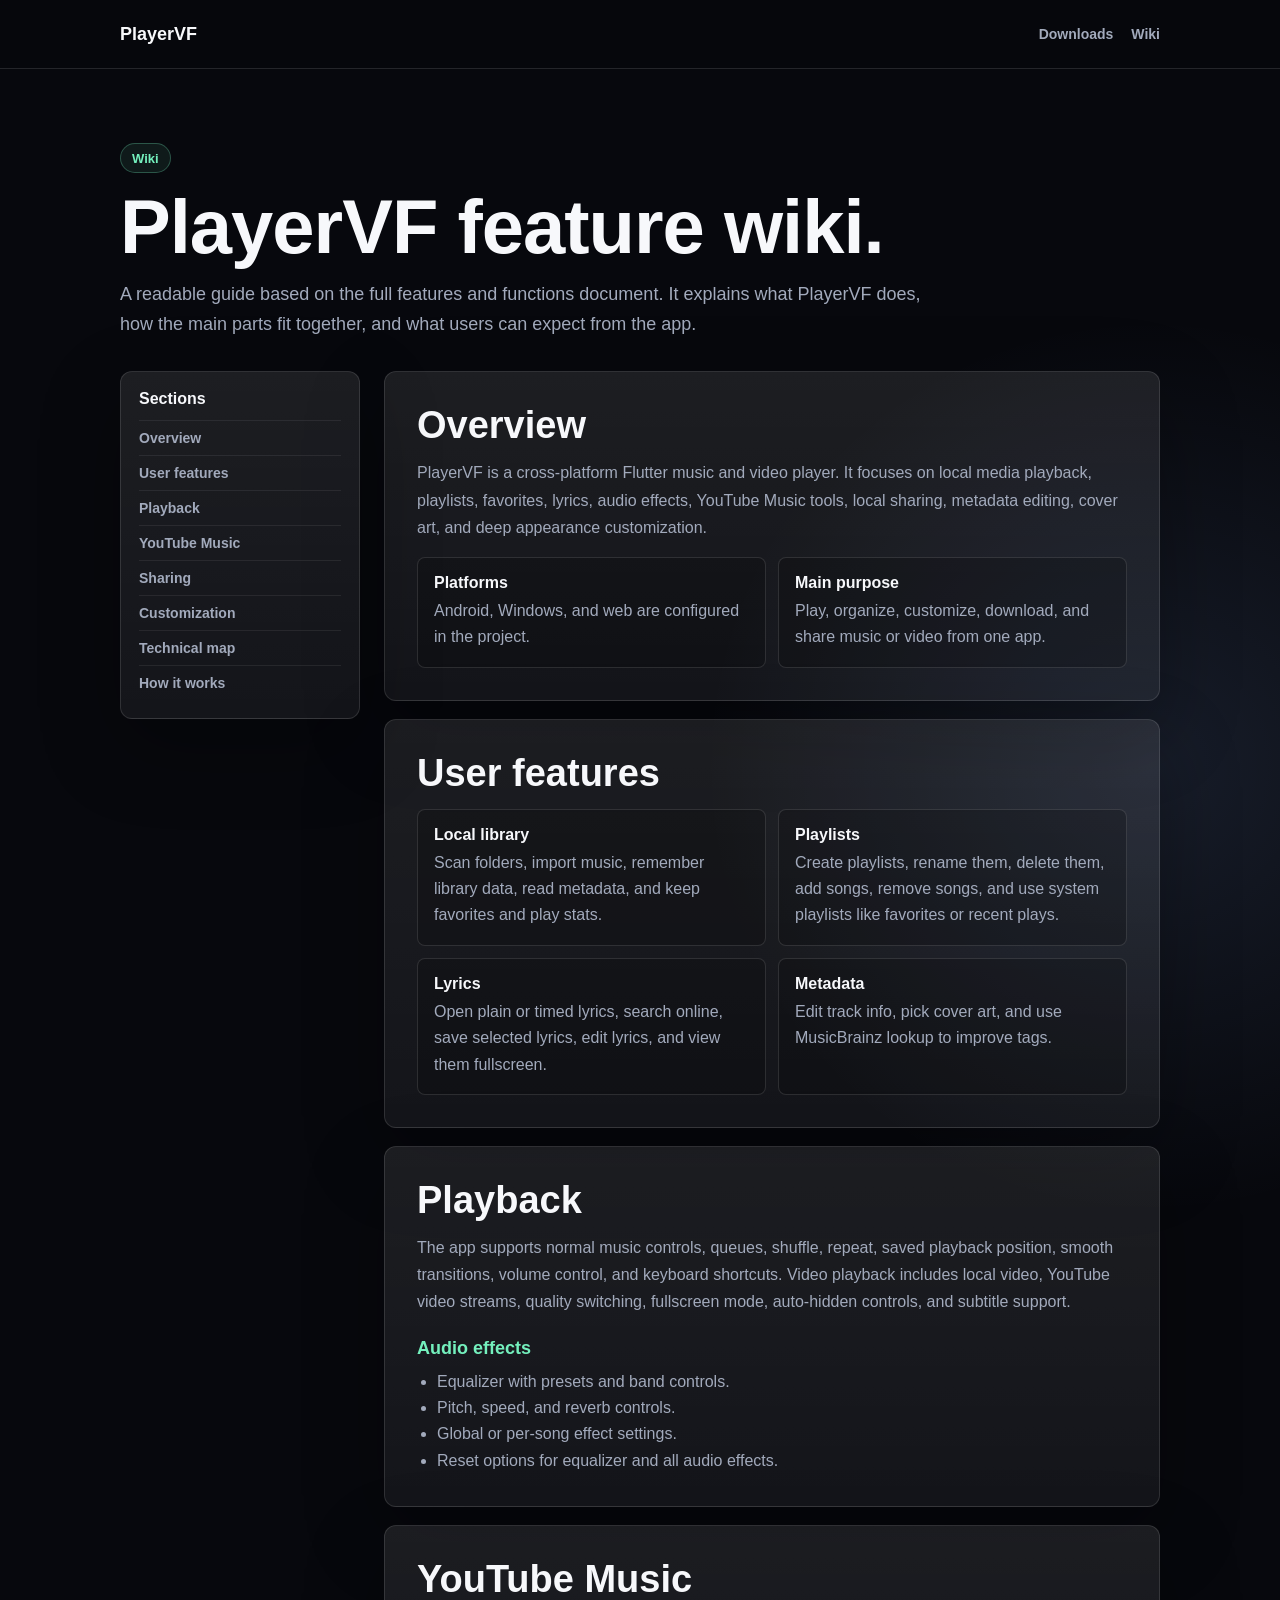
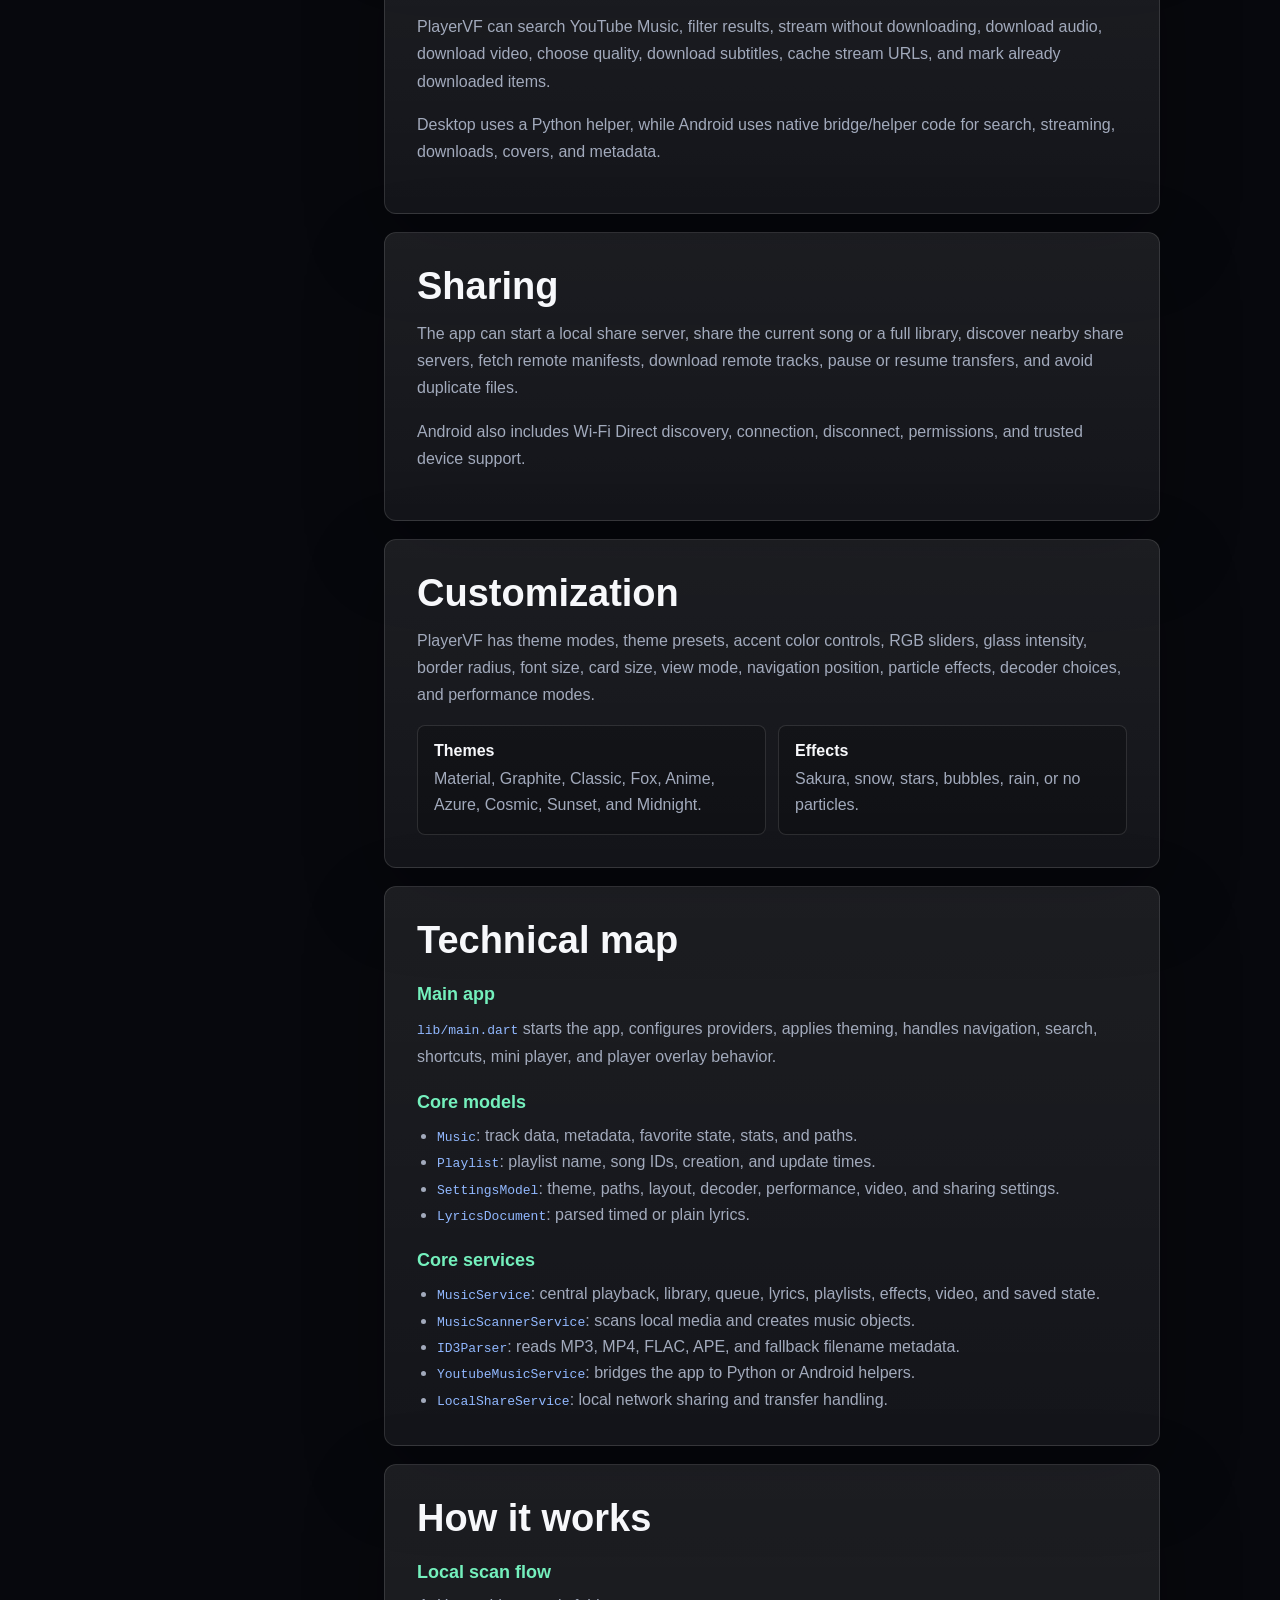
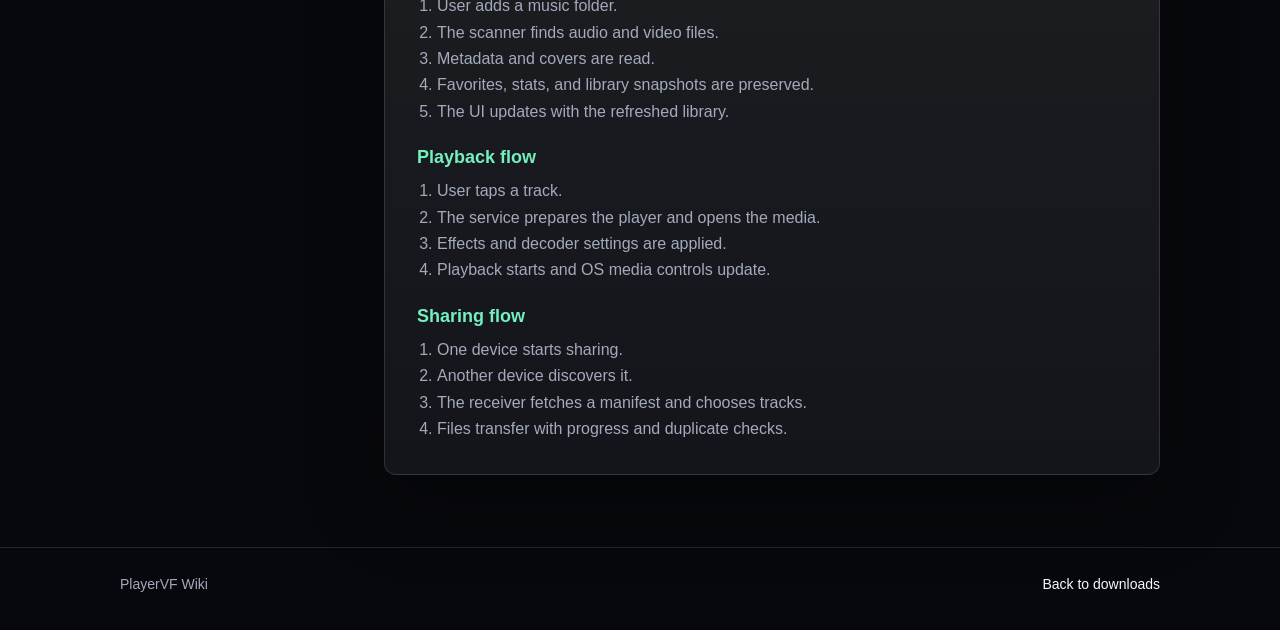
==== wiki.html @ b801ca3d "." ====
<!doctype html>
<html lang="en">
<head>
  <meta charset="utf-8">
  <meta name="viewport" content="width=device-width, initial-scale=1">
  <title>PlayerVF Wiki</title>
  <meta name="description" content="PlayerVF wiki with features, app areas, platform support, and project notes.">
  <meta name="theme-color" content="#07080d">
  <style>
    :root {
      color-scheme: dark;
      --bg: #07080d;
      --panel: rgba(255, 255, 255, .055);
      --panel-strong: rgba(255, 255, 255, .09);
      --text: #f7f8fb;
      --muted: #a2aabc;
      --line: rgba(255, 255, 255, .12);
      --accent: #74f0bd;
      --accent-2: #91b8ff;
      --shadow: 0 28px 80px rgba(0, 0, 0, .3);
      --radius: 8px;
      font-family: Arial, Helvetica, sans-serif;
    }

    * {
      box-sizing: border-box;
    }

    html {
      scroll-behavior: smooth;
    }

    body {
      margin: 0;
      min-height: 100vh;
      background:
        radial-gradient(circle at 50% -18%, rgba(116, 240, 189, .16), transparent 34rem),
        radial-gradient(circle at 90% 20%, rgba(145, 184, 255, .12), transparent 28rem),
        var(--bg);
      color: var(--text);
    }

    a {
      color: inherit;
      text-decoration: none;
    }

    .wrap {
      width: min(1040px, calc(100% - 32px));
      margin: 0 auto;
    }

    header {
      position: sticky;
      top: 0;
      z-index: 20;
      border-bottom: 1px solid var(--line);
      background: rgba(7, 8, 13, .78);
      backdrop-filter: blur(18px);
    }

    .nav {
      min-height: 68px;
      display: flex;
      align-items: center;
      justify-content: space-between;
      gap: 16px;
    }

    .brand {
      font-size: 18px;
      font-weight: 800;
    }

    .links {
      display: flex;
      gap: 18px;
    }

    .links a {
      color: var(--muted);
      font-size: 14px;
      font-weight: 800;
      transition: color .2s ease;
    }

    .links a:hover {
      color: var(--text);
    }

    main {
      padding: 74px 0 72px;
    }

    .hero {
      max-width: 820px;
      margin-bottom: 32px;
    }

    .label {
      display: inline-flex;
      align-items: center;
      min-height: 30px;
      padding: 0 11px;
      border: 1px solid rgba(116, 240, 189, .28);
      border-radius: 999px;
      background: rgba(116, 240, 189, .08);
      color: var(--accent);
      font-size: 13px;
      font-weight: 800;
    }

    h1,
    h2,
    h3,
    p {
      margin-top: 0;
    }

    h1 {
      margin: 18px 0 16px;
      font-size: clamp(42px, 8vw, 76px);
      line-height: .96;
      letter-spacing: -1px;
    }

    .lead {
      color: var(--muted);
      font-size: 18px;
      line-height: 1.65;
    }

    .layout {
      display: grid;
      grid-template-columns: 240px 1fr;
      gap: 24px;
      align-items: start;
    }

    .toc,
    .card {
      border: 1px solid var(--line);
      border-radius: 12px;
      background: linear-gradient(180deg, var(--panel-strong), var(--panel));
      box-shadow: var(--shadow);
    }

    .toc {
      position: sticky;
      top: 92px;
      padding: 18px;
    }

    .toc strong {
      display: block;
      margin-bottom: 12px;
    }

    .toc a {
      display: block;
      padding: 9px 0;
      color: var(--muted);
      font-size: 14px;
      font-weight: 700;
      border-top: 1px solid rgba(255, 255, 255, .07);
    }

    .toc a:hover {
      color: var(--text);
    }

    .content {
      display: grid;
      gap: 18px;
    }

    .card {
      padding: clamp(22px, 4vw, 32px);
    }

    .card h2 {
      margin-bottom: 12px;
      font-size: clamp(26px, 4vw, 38px);
    }

    .card h3 {
      margin: 22px 0 10px;
      color: var(--accent);
      font-size: 18px;
    }

    .card p {
      color: var(--muted);
      line-height: 1.7;
    }

    .grid {
      display: grid;
      grid-template-columns: repeat(2, 1fr);
      gap: 12px;
      margin-top: 14px;
    }

    .mini {
      padding: 16px;
      border: 1px solid var(--line);
      border-radius: var(--radius);
      background: rgba(0, 0, 0, .2);
    }

    .mini strong {
      display: block;
      margin-bottom: 6px;
    }

    .mini span,
    li {
      color: var(--muted);
      line-height: 1.65;
    }

    ul,
    ol {
      margin: 10px 0 0;
      padding-left: 20px;
    }

    code {
      color: var(--accent-2);
    }

    footer {
      padding: 28px 0 38px;
      border-top: 1px solid var(--line);
      color: var(--muted);
      font-size: 14px;
    }

    .footer-row {
      display: flex;
      justify-content: space-between;
      gap: 16px;
      flex-wrap: wrap;
    }

    .footer-row a {
      color: var(--text);
    }

    @media (max-width: 900px) {
      .layout,
      .grid {
        grid-template-columns: 1fr;
      }

      .toc {
        position: static;
      }
    }

    @media (max-width: 560px) {
      .wrap {
        width: min(100% - 28px, 1040px);
      }

      .links {
        gap: 12px;
      }
    }
  </style>
</head>
<body>
  <header>
    <div class="wrap nav">
      <a class="brand" href="index.html">PlayerVF</a>
      <nav class="links" aria-label="Main navigation">
        <a href="index.html">Downloads</a>
        <a href="wiki.html">Wiki</a>
      </nav>
    </div>
  </header>

  <main class="wrap">
    <section class="hero">
      <span class="label">Wiki</span>
      <h1>PlayerVF feature wiki.</h1>
      <p class="lead">A readable guide based on the full features and functions document. It explains what PlayerVF does, how the main parts fit together, and what users can expect from the app.</p>
    </section>

    <div class="layout">
      <aside class="toc" aria-label="Wiki sections">
        <strong>Sections</strong>
        <a href="#overview">Overview</a>
        <a href="#features">User features</a>
        <a href="#playback">Playback</a>
        <a href="#youtube">YouTube Music</a>
        <a href="#sharing">Sharing</a>
        <a href="#customization">Customization</a>
        <a href="#technical">Technical map</a>
        <a href="#flows">How it works</a>
      </aside>

      <div class="content">
        <section id="overview" class="card">
          <h2>Overview</h2>
          <p>PlayerVF is a cross-platform Flutter music and video player. It focuses on local media playback, playlists, favorites, lyrics, audio effects, YouTube Music tools, local sharing, metadata editing, cover art, and deep appearance customization.</p>
          <div class="grid">
            <div class="mini"><strong>Platforms</strong><span>Android, Windows, and web are configured in the project.</span></div>
            <div class="mini"><strong>Main purpose</strong><span>Play, organize, customize, download, and share music or video from one app.</span></div>
          </div>
        </section>

        <section id="features" class="card">
          <h2>User features</h2>
          <div class="grid">
            <div class="mini"><strong>Local library</strong><span>Scan folders, import music, remember library data, read metadata, and keep favorites and play stats.</span></div>
            <div class="mini"><strong>Playlists</strong><span>Create playlists, rename them, delete them, add songs, remove songs, and use system playlists like favorites or recent plays.</span></div>
            <div class="mini"><strong>Lyrics</strong><span>Open plain or timed lyrics, search online, save selected lyrics, edit lyrics, and view them fullscreen.</span></div>
            <div class="mini"><strong>Metadata</strong><span>Edit track info, pick cover art, and use MusicBrainz lookup to improve tags.</span></div>
          </div>
        </section>

        <section id="playback" class="card">
          <h2>Playback</h2>
          <p>The app supports normal music controls, queues, shuffle, repeat, saved playback position, smooth transitions, volume control, and keyboard shortcuts. Video playback includes local video, YouTube video streams, quality switching, fullscreen mode, auto-hidden controls, and subtitle support.</p>
          <h3>Audio effects</h3>
          <ul>
            <li>Equalizer with presets and band controls.</li>
            <li>Pitch, speed, and reverb controls.</li>
            <li>Global or per-song effect settings.</li>
            <li>Reset options for equalizer and all audio effects.</li>
          </ul>
        </section>

        <section id="youtube" class="card">
          <h2>YouTube Music</h2>
          <p>PlayerVF can search YouTube Music, filter results, stream without downloading, download audio, download video, choose quality, download subtitles, cache stream URLs, and mark already downloaded items.</p>
          <p>Desktop uses a Python helper, while Android uses native bridge/helper code for search, streaming, downloads, covers, and metadata.</p>
        </section>

        <section id="sharing" class="card">
          <h2>Sharing</h2>
          <p>The app can start a local share server, share the current song or a full library, discover nearby share servers, fetch remote manifests, download remote tracks, pause or resume transfers, and avoid duplicate files.</p>
          <p>Android also includes Wi-Fi Direct discovery, connection, disconnect, permissions, and trusted device support.</p>
        </section>

        <section id="customization" class="card">
          <h2>Customization</h2>
          <p>PlayerVF has theme modes, theme presets, accent color controls, RGB sliders, glass intensity, border radius, font size, card size, view mode, navigation position, particle effects, decoder choices, and performance modes.</p>
          <div class="grid">
            <div class="mini"><strong>Themes</strong><span>Material, Graphite, Classic, Fox, Anime, Azure, Cosmic, Sunset, and Midnight.</span></div>
            <div class="mini"><strong>Effects</strong><span>Sakura, snow, stars, bubbles, rain, or no particles.</span></div>
          </div>
        </section>

        <section id="technical" class="card">
          <h2>Technical map</h2>
          <h3>Main app</h3>
          <p><code>lib/main.dart</code> starts the app, configures providers, applies theming, handles navigation, search, shortcuts, mini player, and player overlay behavior.</p>
          <h3>Core models</h3>
          <ul>
            <li><code>Music</code>: track data, metadata, favorite state, stats, and paths.</li>
            <li><code>Playlist</code>: playlist name, song IDs, creation, and update times.</li>
            <li><code>SettingsModel</code>: theme, paths, layout, decoder, performance, video, and sharing settings.</li>
            <li><code>LyricsDocument</code>: parsed timed or plain lyrics.</li>
          </ul>
          <h3>Core services</h3>
          <ul>
            <li><code>MusicService</code>: central playback, library, queue, lyrics, playlists, effects, video, and saved state.</li>
            <li><code>MusicScannerService</code>: scans local media and creates music objects.</li>
            <li><code>ID3Parser</code>: reads MP3, MP4, FLAC, APE, and fallback filename metadata.</li>
            <li><code>YoutubeMusicService</code>: bridges the app to Python or Android helpers.</li>
            <li><code>LocalShareService</code>: local network sharing and transfer handling.</li>
          </ul>
        </section>

        <section id="flows" class="card">
          <h2>How it works</h2>
          <h3>Local scan flow</h3>
          <ol>
            <li>User adds a music folder.</li>
            <li>The scanner finds audio and video files.</li>
            <li>Metadata and covers are read.</li>
            <li>Favorites, stats, and library snapshots are preserved.</li>
            <li>The UI updates with the refreshed library.</li>
          </ol>
          <h3>Playback flow</h3>
          <ol>
            <li>User taps a track.</li>
            <li>The service prepares the player and opens the media.</li>
            <li>Effects and decoder settings are applied.</li>
            <li>Playback starts and OS media controls update.</li>
          </ol>
          <h3>Sharing flow</h3>
          <ol>
            <li>One device starts sharing.</li>
            <li>Another device discovers it.</li>
            <li>The receiver fetches a manifest and chooses tracks.</li>
            <li>Files transfer with progress and duplicate checks.</li>
          </ol>
        </section>
      </div>
    </div>
  </main>

  <footer>
    <div class="wrap footer-row">
      <span>PlayerVF Wiki</span>
      <a href="index.html">Back to downloads</a>
    </div>
  </footer>
</body>
</html>
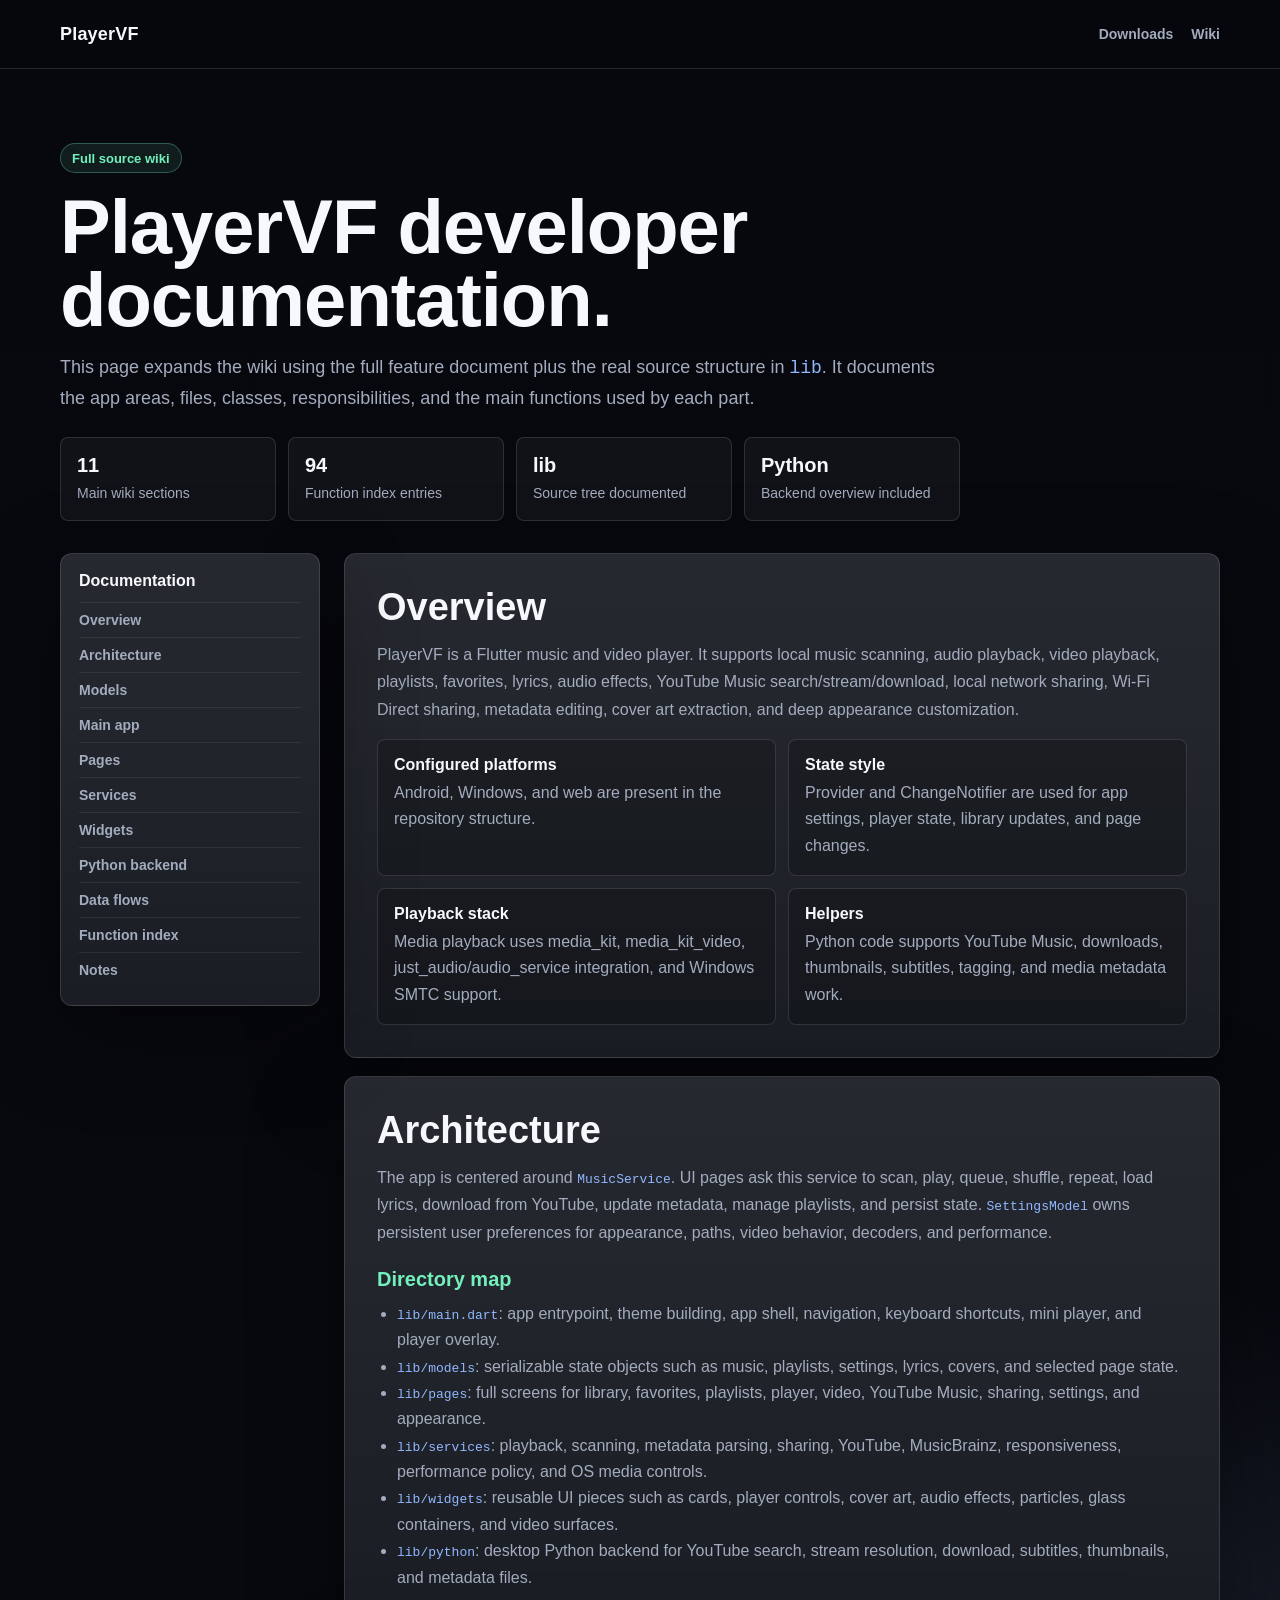
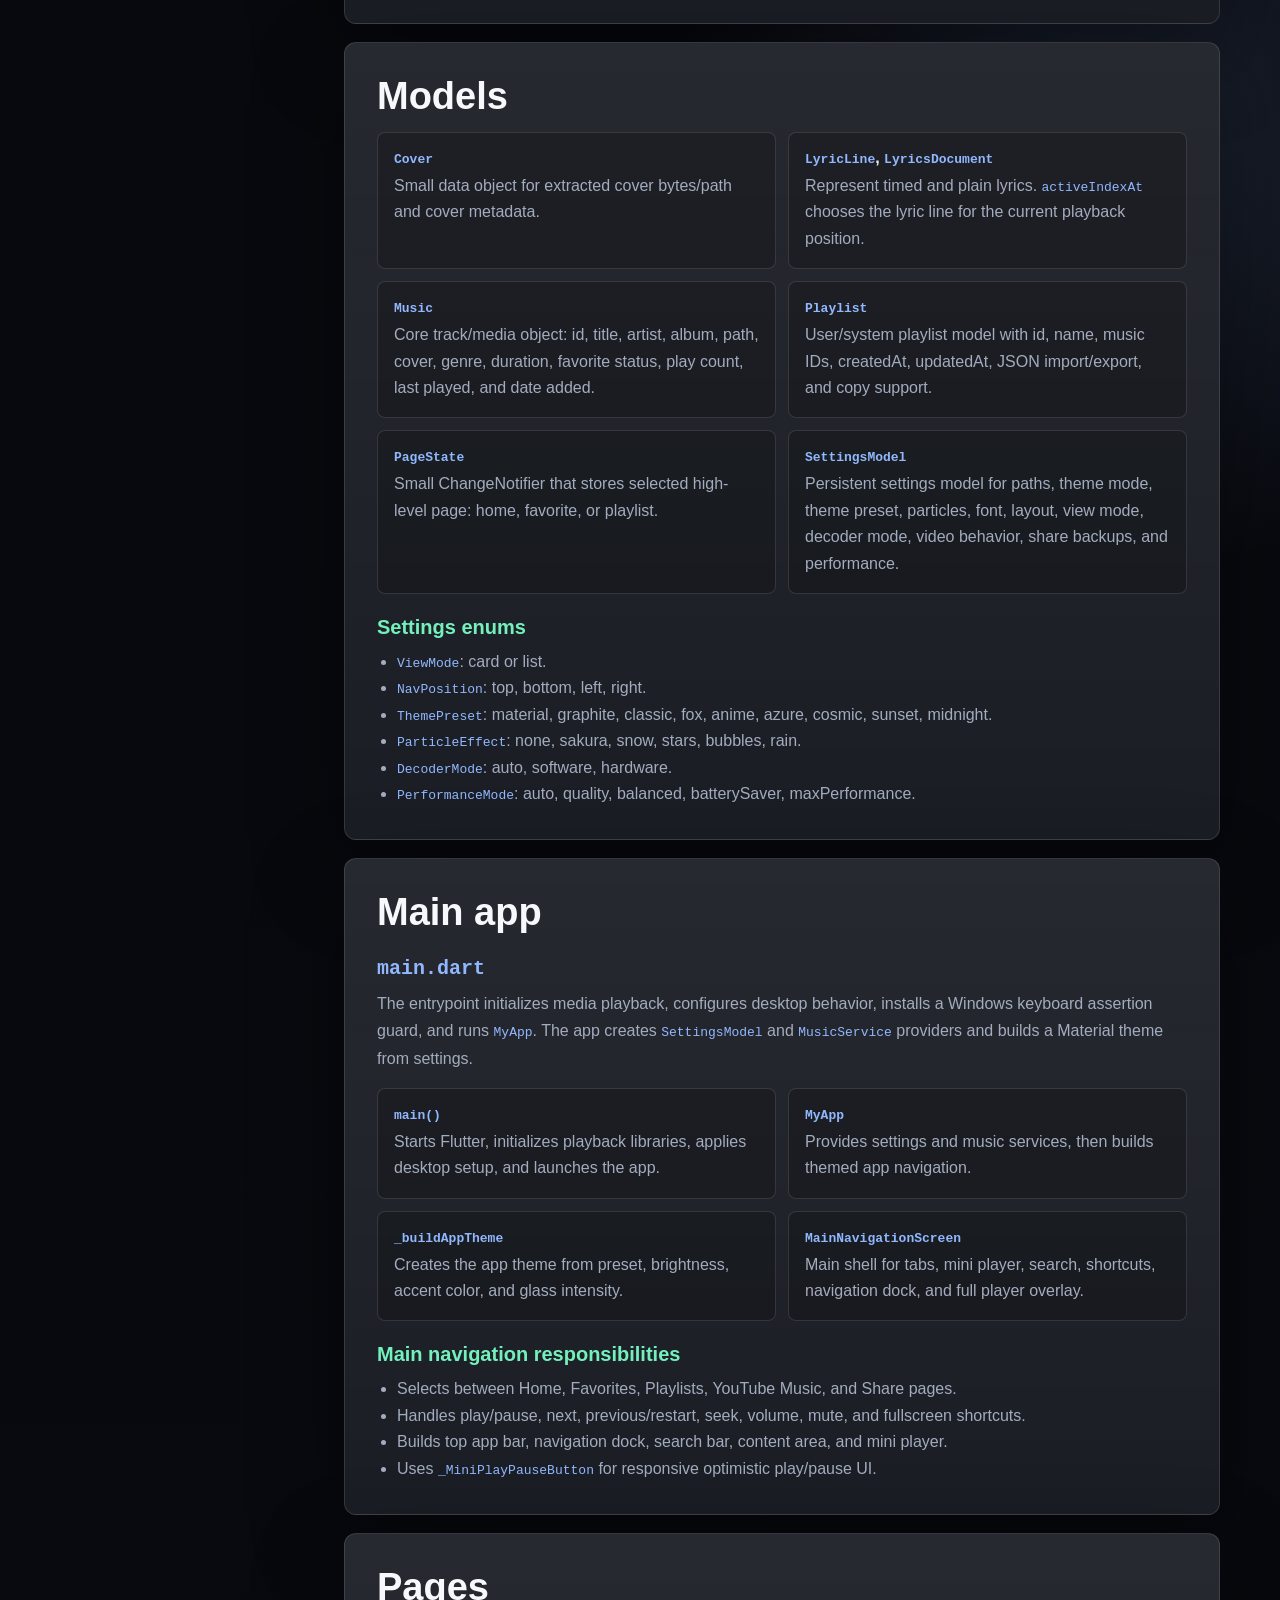
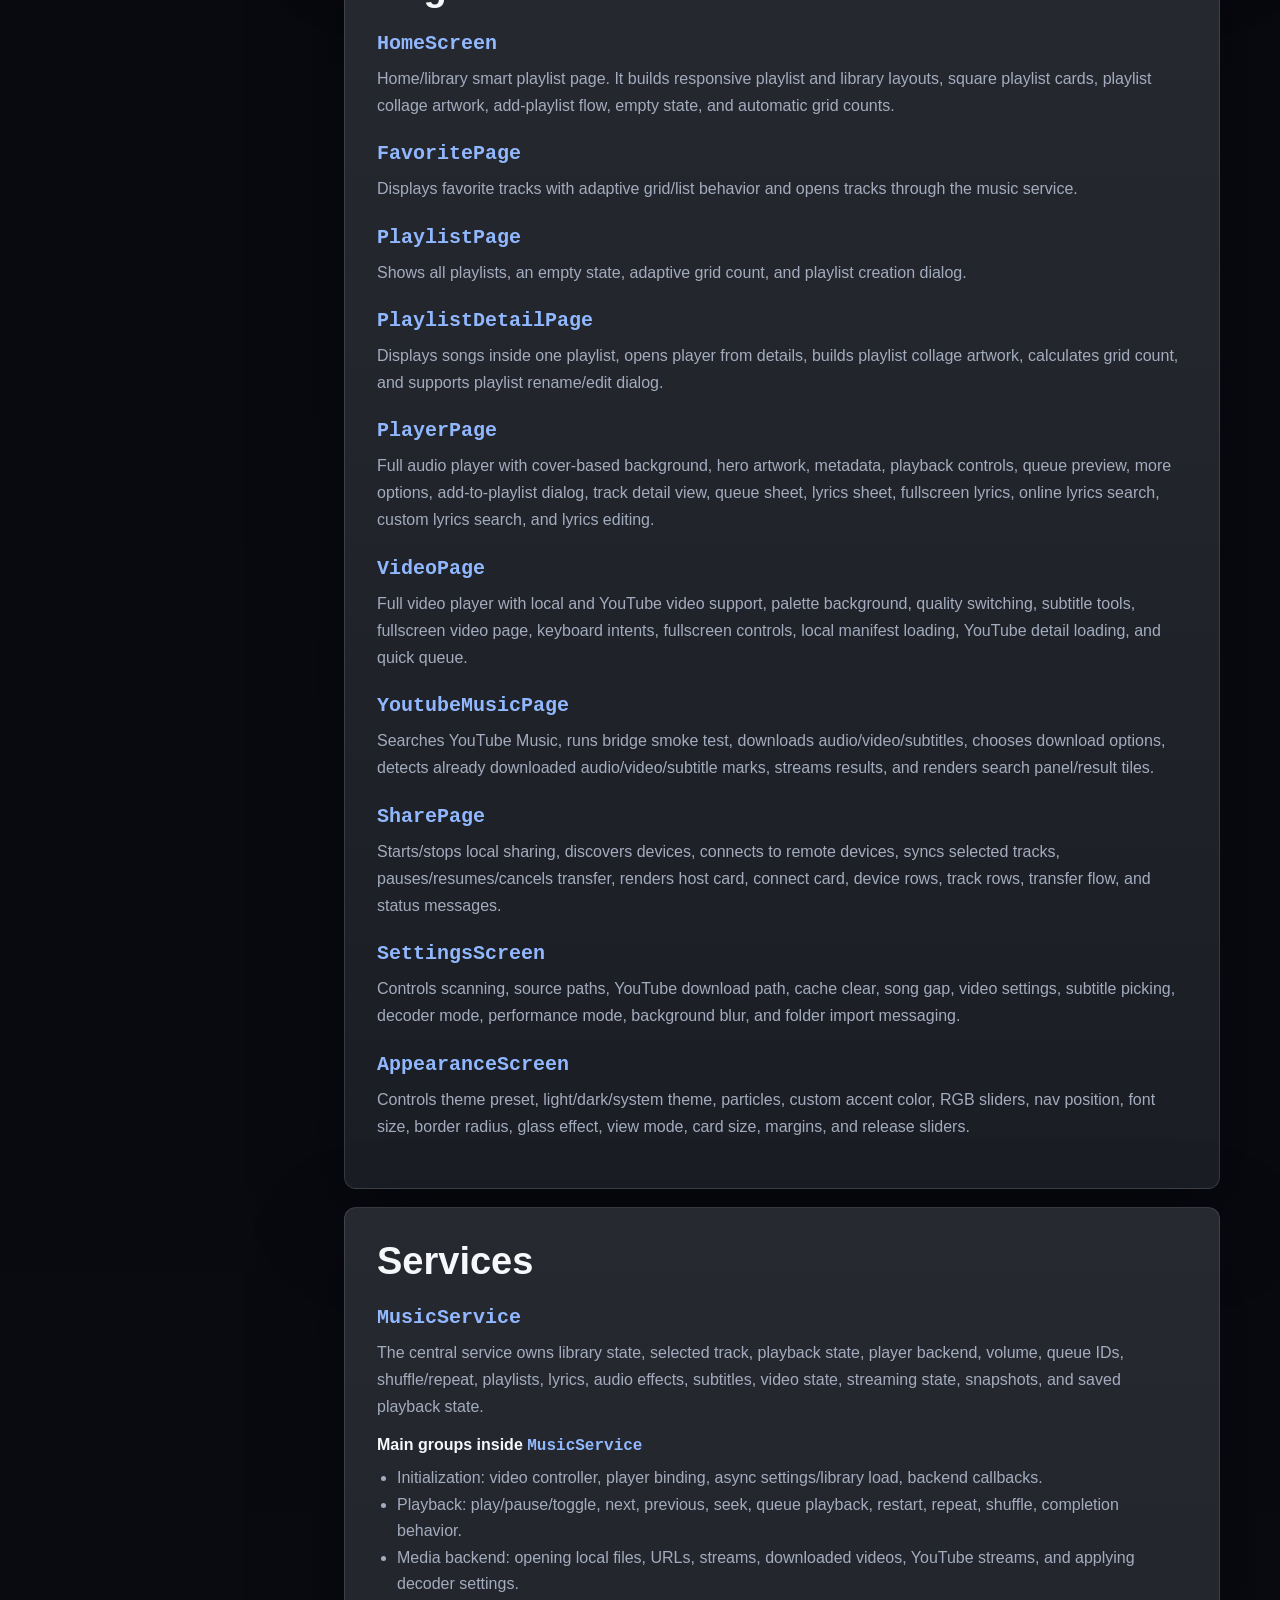
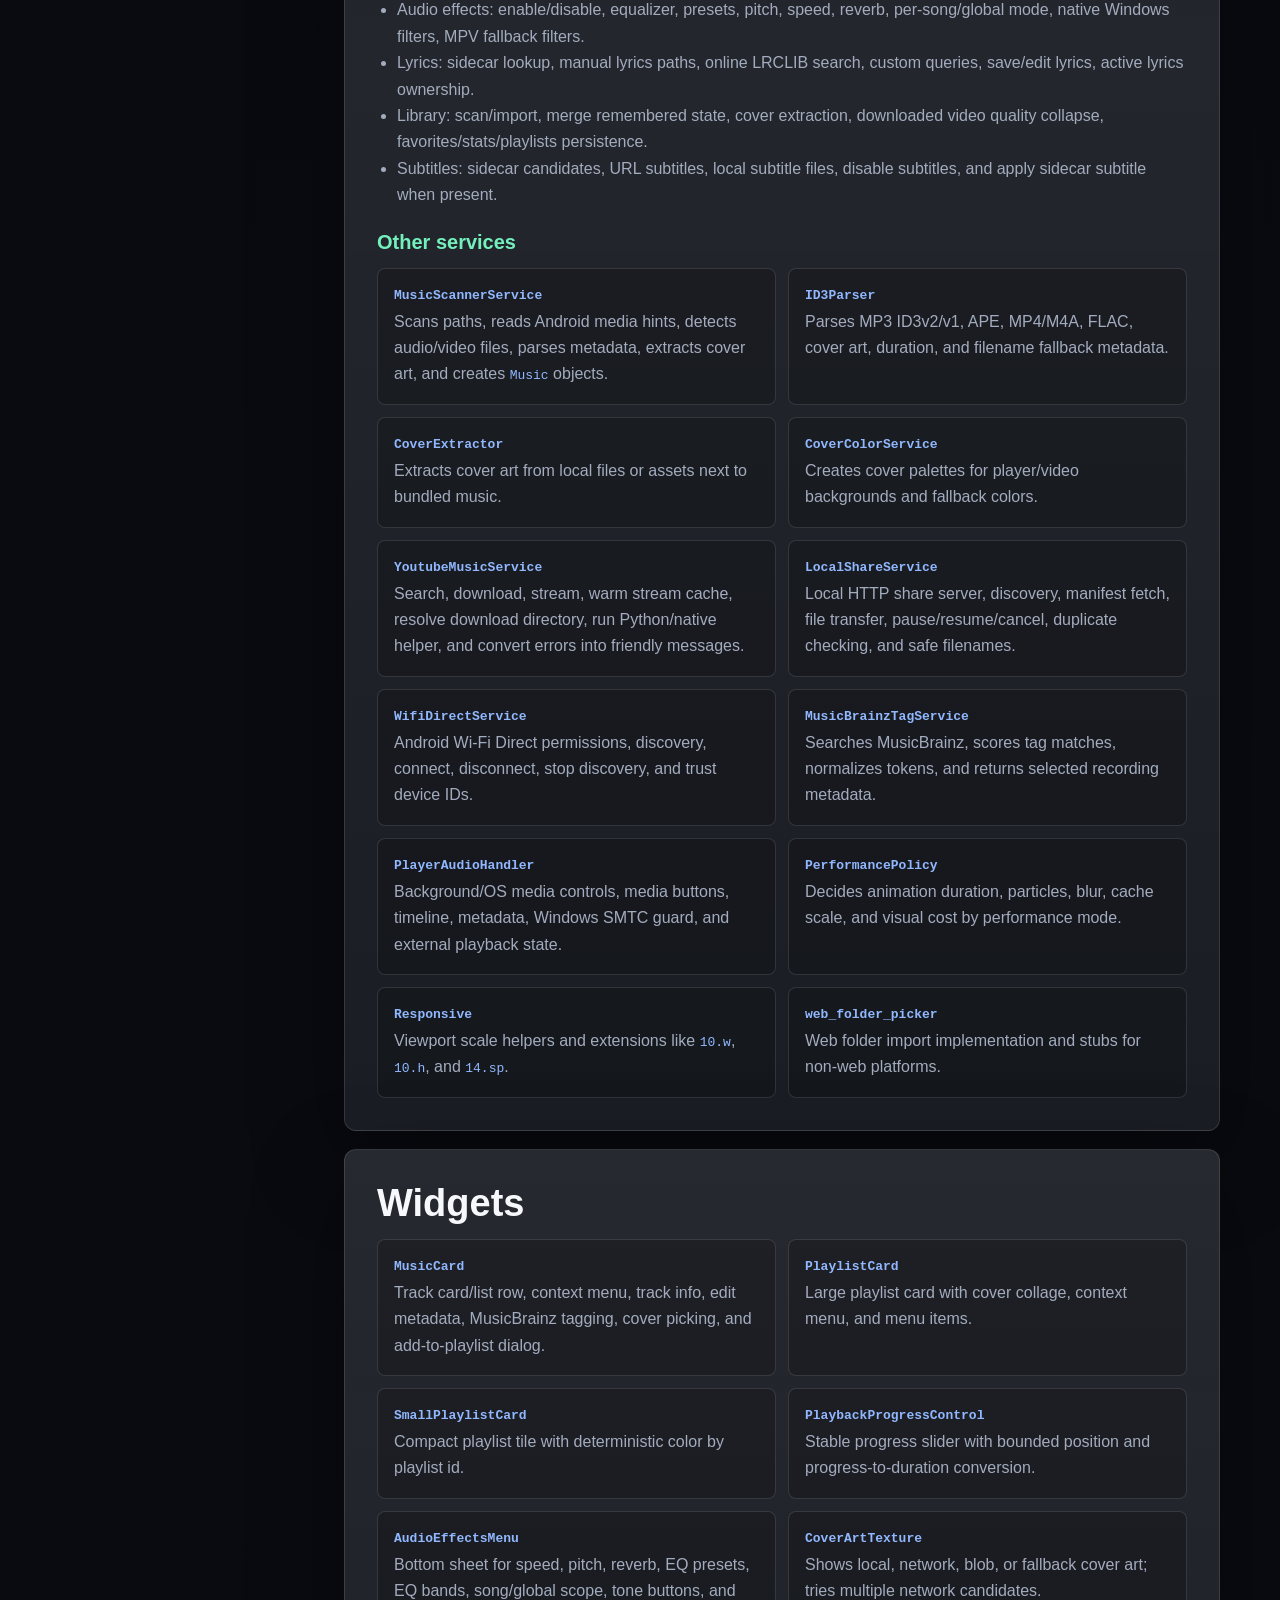
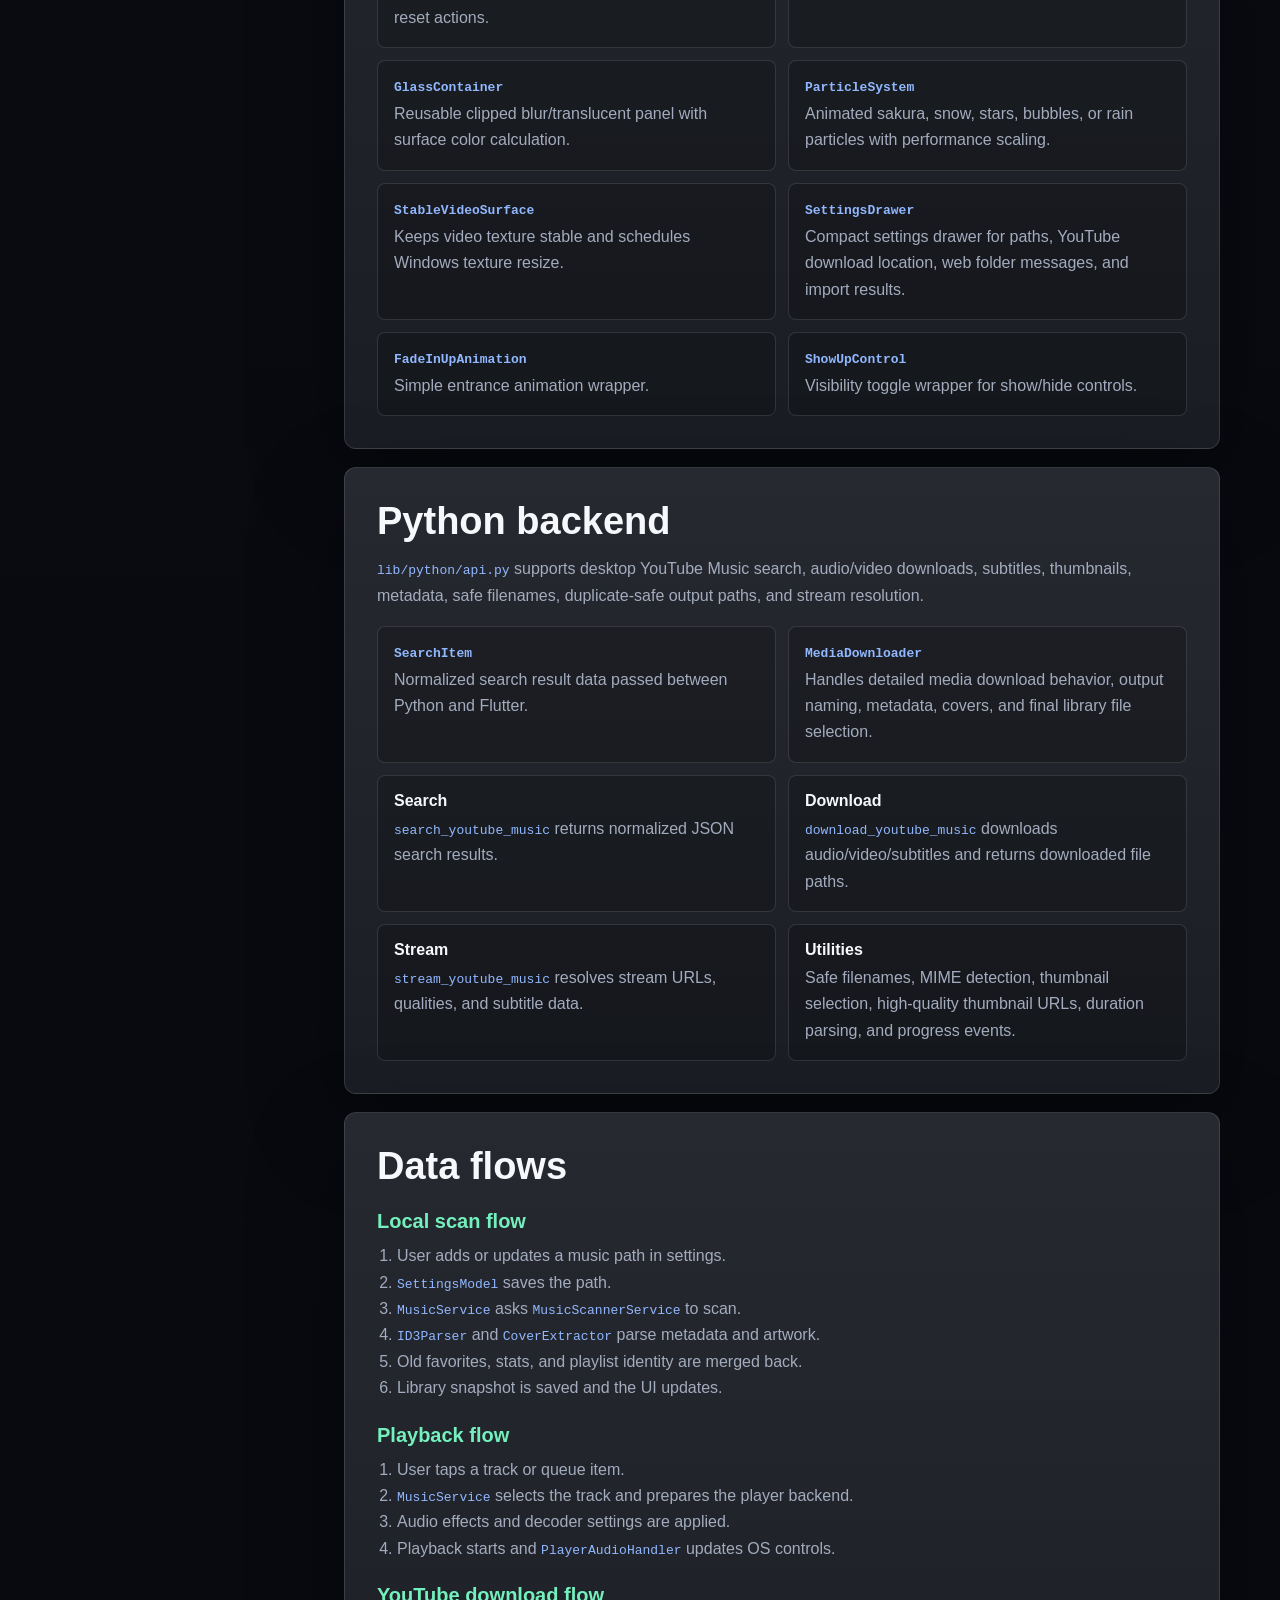
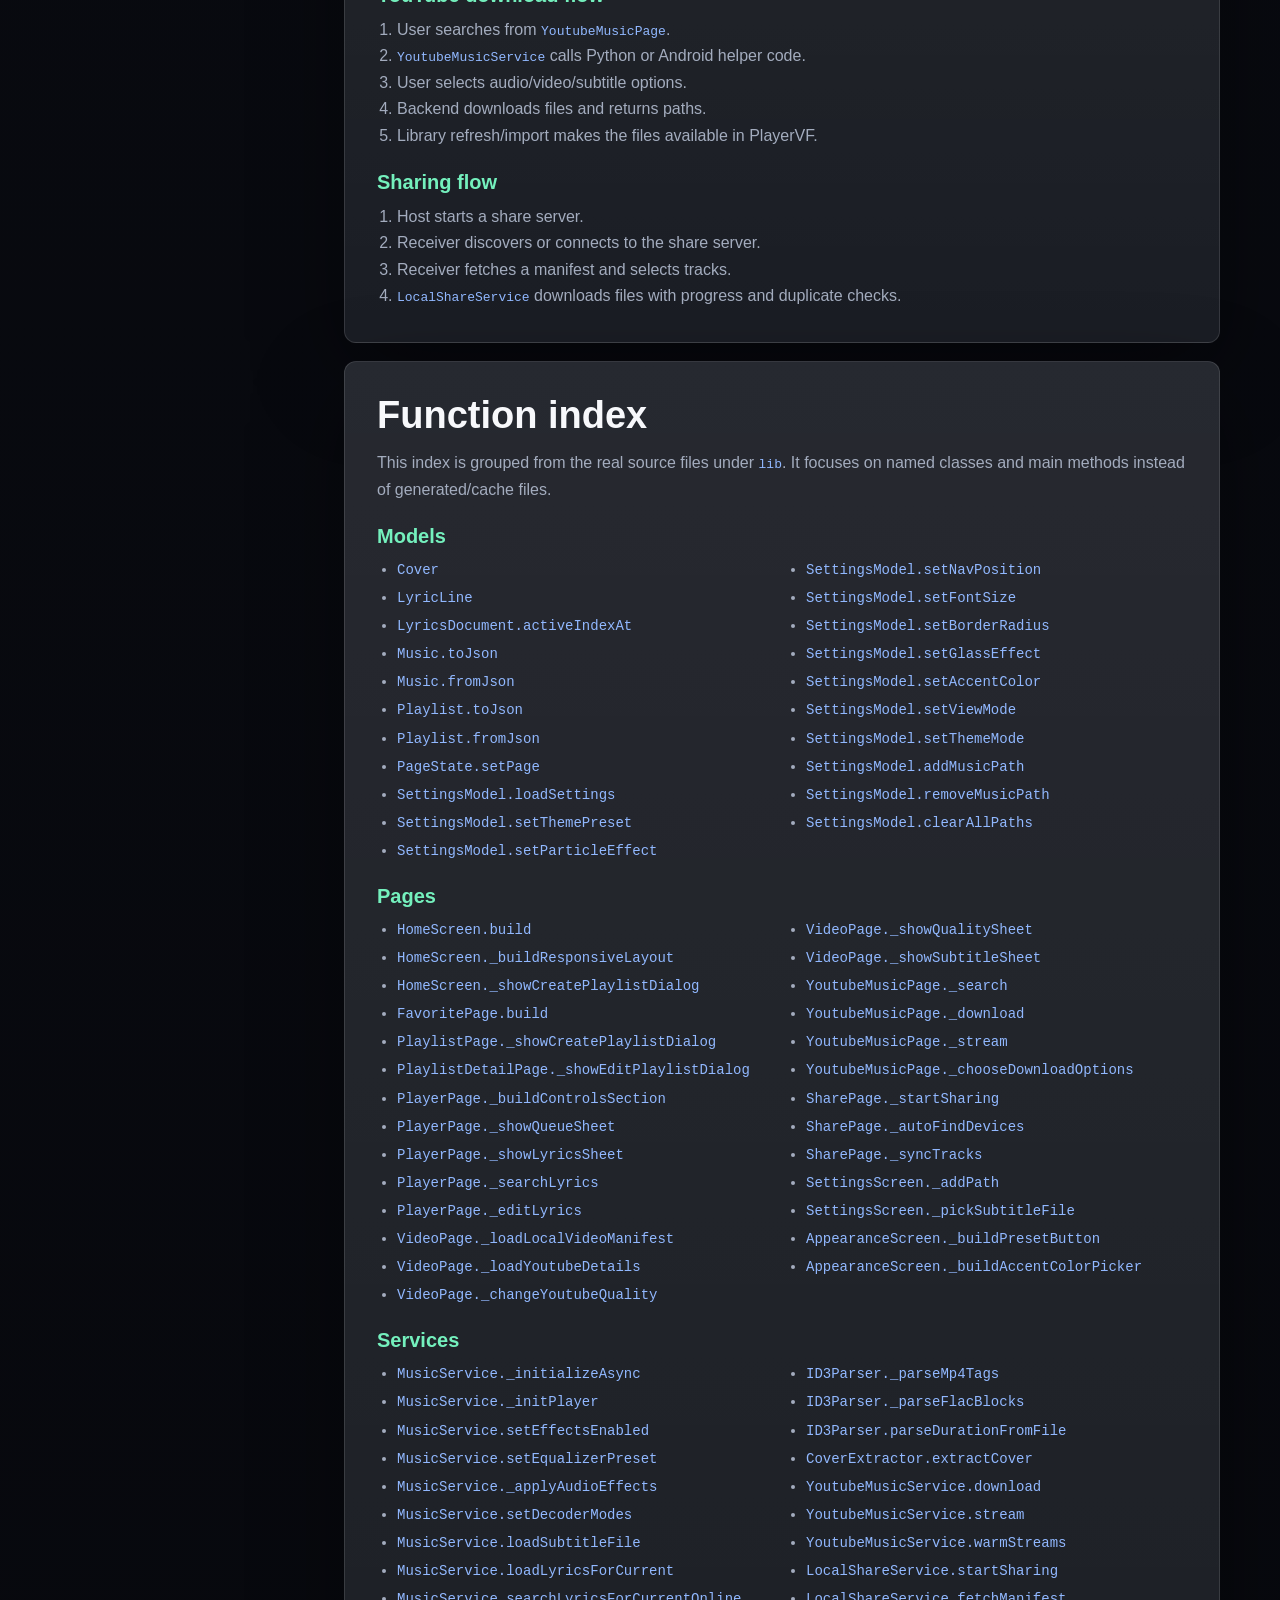
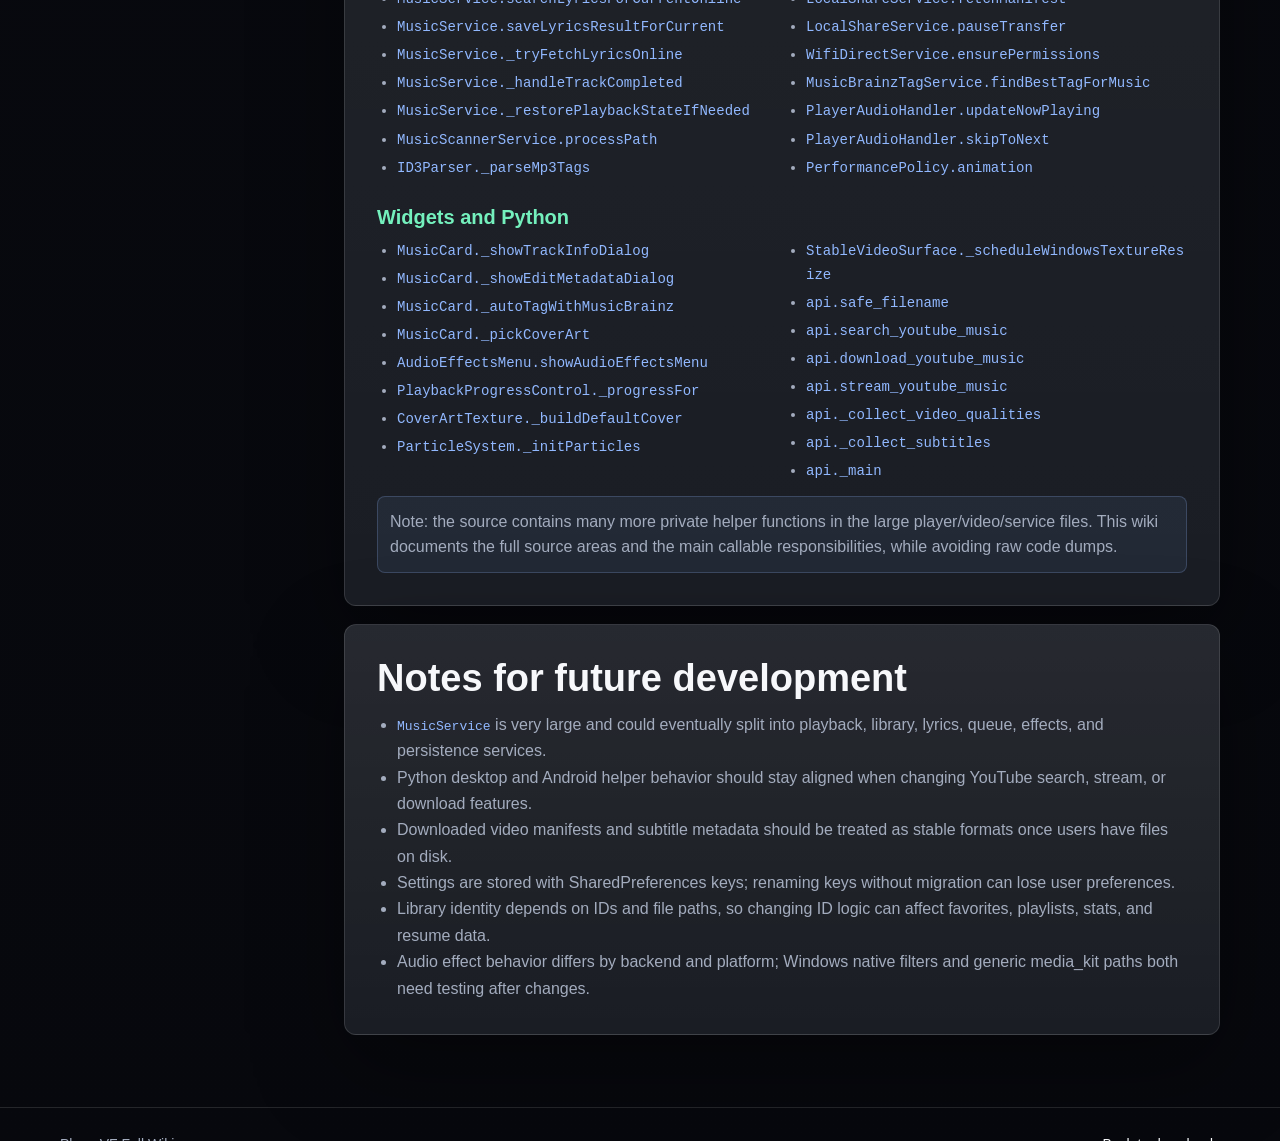
==== commit ecd45035: "." ====
--- a/wiki.html
+++ b/wiki.html
@@ -3,275 +3,15 @@
 <head>
   <meta charset="utf-8">
   <meta name="viewport" content="width=device-width, initial-scale=1">
-  <title>PlayerVF Wiki</title>
-  <meta name="description" content="PlayerVF wiki with features, app areas, platform support, and project notes.">
+  <title>PlayerVF Full Wiki</title>
+  <meta name="description" content="Full PlayerVF documentation generated from the feature document and lib source tree.">
   <meta name="theme-color" content="#07080d">
-  <style>
-    :root {
-      color-scheme: dark;
-      --bg: #07080d;
-      --panel: rgba(255, 255, 255, .055);
-      --panel-strong: rgba(255, 255, 255, .09);
-      --text: #f7f8fb;
-      --muted: #a2aabc;
-      --line: rgba(255, 255, 255, .12);
-      --accent: #74f0bd;
-      --accent-2: #91b8ff;
-      --shadow: 0 28px 80px rgba(0, 0, 0, .3);
-      --radius: 8px;
-      font-family: Arial, Helvetica, sans-serif;
-    }
-
-    * {
-      box-sizing: border-box;
-    }
-
-    html {
-      scroll-behavior: smooth;
-    }
-
-    body {
-      margin: 0;
-      min-height: 100vh;
-      background:
-        radial-gradient(circle at 50% -18%, rgba(116, 240, 189, .16), transparent 34rem),
-        radial-gradient(circle at 90% 20%, rgba(145, 184, 255, .12), transparent 28rem),
-        var(--bg);
-      color: var(--text);
-    }
-
-    a {
-      color: inherit;
-      text-decoration: none;
-    }
-
-    .wrap {
-      width: min(1040px, calc(100% - 32px));
-      margin: 0 auto;
-    }
-
-    header {
-      position: sticky;
-      top: 0;
-      z-index: 20;
-      border-bottom: 1px solid var(--line);
-      background: rgba(7, 8, 13, .78);
-      backdrop-filter: blur(18px);
-    }
-
-    .nav {
-      min-height: 68px;
-      display: flex;
-      align-items: center;
-      justify-content: space-between;
-      gap: 16px;
-    }
-
-    .brand {
-      font-size: 18px;
-      font-weight: 800;
-    }
-
-    .links {
-      display: flex;
-      gap: 18px;
-    }
-
-    .links a {
-      color: var(--muted);
-      font-size: 14px;
-      font-weight: 800;
-      transition: color .2s ease;
-    }
-
-    .links a:hover {
-      color: var(--text);
-    }
-
-    main {
-      padding: 74px 0 72px;
-    }
-
-    .hero {
-      max-width: 820px;
-      margin-bottom: 32px;
-    }
-
-    .label {
-      display: inline-flex;
-      align-items: center;
-      min-height: 30px;
-      padding: 0 11px;
-      border: 1px solid rgba(116, 240, 189, .28);
-      border-radius: 999px;
-      background: rgba(116, 240, 189, .08);
-      color: var(--accent);
-      font-size: 13px;
-      font-weight: 800;
-    }
-
-    h1,
-    h2,
-    h3,
-    p {
-      margin-top: 0;
-    }
-
-    h1 {
-      margin: 18px 0 16px;
-      font-size: clamp(42px, 8vw, 76px);
-      line-height: .96;
-      letter-spacing: -1px;
-    }
-
-    .lead {
-      color: var(--muted);
-      font-size: 18px;
-      line-height: 1.65;
-    }
-
-    .layout {
-      display: grid;
-      grid-template-columns: 240px 1fr;
-      gap: 24px;
-      align-items: start;
-    }
-
-    .toc,
-    .card {
-      border: 1px solid var(--line);
-      border-radius: 12px;
-      background: linear-gradient(180deg, var(--panel-strong), var(--panel));
-      box-shadow: var(--shadow);
-    }
-
-    .toc {
-      position: sticky;
-      top: 92px;
-      padding: 18px;
-    }
-
-    .toc strong {
-      display: block;
-      margin-bottom: 12px;
-    }
-
-    .toc a {
-      display: block;
-      padding: 9px 0;
-      color: var(--muted);
-      font-size: 14px;
-      font-weight: 700;
-      border-top: 1px solid rgba(255, 255, 255, .07);
-    }
-
-    .toc a:hover {
-      color: var(--text);
-    }
-
-    .content {
-      display: grid;
-      gap: 18px;
-    }
-
-    .card {
-      padding: clamp(22px, 4vw, 32px);
-    }
-
-    .card h2 {
-      margin-bottom: 12px;
-      font-size: clamp(26px, 4vw, 38px);
-    }
-
-    .card h3 {
-      margin: 22px 0 10px;
-      color: var(--accent);
-      font-size: 18px;
-    }
-
-    .card p {
-      color: var(--muted);
-      line-height: 1.7;
-    }
-
-    .grid {
-      display: grid;
-      grid-template-columns: repeat(2, 1fr);
-      gap: 12px;
-      margin-top: 14px;
-    }
-
-    .mini {
-      padding: 16px;
-      border: 1px solid var(--line);
-      border-radius: var(--radius);
-      background: rgba(0, 0, 0, .2);
-    }
-
-    .mini strong {
-      display: block;
-      margin-bottom: 6px;
-    }
-
-    .mini span,
-    li {
-      color: var(--muted);
-      line-height: 1.65;
-    }
-
-    ul,
-    ol {
-      margin: 10px 0 0;
-      padding-left: 20px;
-    }
-
-    code {
-      color: var(--accent-2);
-    }
-
-    footer {
-      padding: 28px 0 38px;
-      border-top: 1px solid var(--line);
-      color: var(--muted);
-      font-size: 14px;
-    }
-
-    .footer-row {
-      display: flex;
-      justify-content: space-between;
-      gap: 16px;
-      flex-wrap: wrap;
-    }
-
-    .footer-row a {
-      color: var(--text);
-    }
-
-    @media (max-width: 900px) {
-      .layout,
-      .grid {
-        grid-template-columns: 1fr;
-      }
-
-      .toc {
-        position: static;
-      }
-    }
-
-    @media (max-width: 560px) {
-      .wrap {
-        width: min(100% - 28px, 1040px);
-      }
-
-      .links {
-        gap: 12px;
-      }
-    }
-  </style>
+  <link rel="stylesheet" href="assets/css/base.css">
+  <link rel="stylesheet" href="assets/css/wiki.css">
 </head>
 <body>
-  <header>
-    <div class="wrap nav">
+  <header class="site-header">
+    <div class="wide-wrap nav">
       <a class="brand" href="index.html">PlayerVF</a>
       <nav class="links" aria-label="Main navigation">
         <a href="index.html">Downloads</a>
@@ -280,132 +20,367 @@
     </div>
   </header>
 
-  <main class="wrap">
+  <main class="wide-wrap">
     <section class="hero">
-      <span class="label">Wiki</span>
-      <h1>PlayerVF feature wiki.</h1>
-      <p class="lead">A readable guide based on the full features and functions document. It explains what PlayerVF does, how the main parts fit together, and what users can expect from the app.</p>
+      <span class="label">Full source wiki</span>
+      <h1>PlayerVF developer documentation.</h1>
+      <p class="lead">This page expands the wiki using the full feature document plus the real source structure in <code>lib</code>. It documents the app areas, files, classes, responsibilities, and the main functions used by each part.</p>
+      <div class="doc-stats" aria-label="Documentation summary">
+        <div class="doc-stat">
+          <strong>11</strong>
+          <span>Main wiki sections</span>
+        </div>
+        <div class="doc-stat">
+          <strong>94</strong>
+          <span>Function index entries</span>
+        </div>
+        <div class="doc-stat">
+          <strong>lib</strong>
+          <span>Source tree documented</span>
+        </div>
+        <div class="doc-stat">
+          <strong>Python</strong>
+          <span>Backend overview included</span>
+        </div>
+      </div>
     </section>
 
     <div class="layout">
       <aside class="toc" aria-label="Wiki sections">
-        <strong>Sections</strong>
+        <strong>Documentation</strong>
         <a href="#overview">Overview</a>
-        <a href="#features">User features</a>
-        <a href="#playback">Playback</a>
-        <a href="#youtube">YouTube Music</a>
-        <a href="#sharing">Sharing</a>
-        <a href="#customization">Customization</a>
-        <a href="#technical">Technical map</a>
-        <a href="#flows">How it works</a>
+        <a href="#architecture">Architecture</a>
+        <a href="#models">Models</a>
+        <a href="#main">Main app</a>
+        <a href="#pages">Pages</a>
+        <a href="#services">Services</a>
+        <a href="#widgets">Widgets</a>
+        <a href="#python">Python backend</a>
+        <a href="#flows">Data flows</a>
+        <a href="#function-index">Function index</a>
+        <a href="#future">Notes</a>
       </aside>
 
       <div class="content">
         <section id="overview" class="card">
           <h2>Overview</h2>
-          <p>PlayerVF is a cross-platform Flutter music and video player. It focuses on local media playback, playlists, favorites, lyrics, audio effects, YouTube Music tools, local sharing, metadata editing, cover art, and deep appearance customization.</p>
-          <div class="grid">
-            <div class="mini"><strong>Platforms</strong><span>Android, Windows, and web are configured in the project.</span></div>
-            <div class="mini"><strong>Main purpose</strong><span>Play, organize, customize, download, and share music or video from one app.</span></div>
-          </div>
-        </section>
-
-        <section id="features" class="card">
-          <h2>User features</h2>
-          <div class="grid">
-            <div class="mini"><strong>Local library</strong><span>Scan folders, import music, remember library data, read metadata, and keep favorites and play stats.</span></div>
-            <div class="mini"><strong>Playlists</strong><span>Create playlists, rename them, delete them, add songs, remove songs, and use system playlists like favorites or recent plays.</span></div>
-            <div class="mini"><strong>Lyrics</strong><span>Open plain or timed lyrics, search online, save selected lyrics, edit lyrics, and view them fullscreen.</span></div>
-            <div class="mini"><strong>Metadata</strong><span>Edit track info, pick cover art, and use MusicBrainz lookup to improve tags.</span></div>
-          </div>
-        </section>
-
-        <section id="playback" class="card">
-          <h2>Playback</h2>
-          <p>The app supports normal music controls, queues, shuffle, repeat, saved playback position, smooth transitions, volume control, and keyboard shortcuts. Video playback includes local video, YouTube video streams, quality switching, fullscreen mode, auto-hidden controls, and subtitle support.</p>
-          <h3>Audio effects</h3>
-          <ul>
-            <li>Equalizer with presets and band controls.</li>
-            <li>Pitch, speed, and reverb controls.</li>
-            <li>Global or per-song effect settings.</li>
-            <li>Reset options for equalizer and all audio effects.</li>
-          </ul>
-        </section>
-
-        <section id="youtube" class="card">
-          <h2>YouTube Music</h2>
-          <p>PlayerVF can search YouTube Music, filter results, stream without downloading, download audio, download video, choose quality, download subtitles, cache stream URLs, and mark already downloaded items.</p>
-          <p>Desktop uses a Python helper, while Android uses native bridge/helper code for search, streaming, downloads, covers, and metadata.</p>
-        </section>
-
-        <section id="sharing" class="card">
-          <h2>Sharing</h2>
-          <p>The app can start a local share server, share the current song or a full library, discover nearby share servers, fetch remote manifests, download remote tracks, pause or resume transfers, and avoid duplicate files.</p>
-          <p>Android also includes Wi-Fi Direct discovery, connection, disconnect, permissions, and trusted device support.</p>
-        </section>
-
-        <section id="customization" class="card">
-          <h2>Customization</h2>
-          <p>PlayerVF has theme modes, theme presets, accent color controls, RGB sliders, glass intensity, border radius, font size, card size, view mode, navigation position, particle effects, decoder choices, and performance modes.</p>
-          <div class="grid">
-            <div class="mini"><strong>Themes</strong><span>Material, Graphite, Classic, Fox, Anime, Azure, Cosmic, Sunset, and Midnight.</span></div>
-            <div class="mini"><strong>Effects</strong><span>Sakura, snow, stars, bubbles, rain, or no particles.</span></div>
-          </div>
-        </section>
-
-        <section id="technical" class="card">
-          <h2>Technical map</h2>
-          <h3>Main app</h3>
-          <p><code>lib/main.dart</code> starts the app, configures providers, applies theming, handles navigation, search, shortcuts, mini player, and player overlay behavior.</p>
-          <h3>Core models</h3>
-          <ul>
-            <li><code>Music</code>: track data, metadata, favorite state, stats, and paths.</li>
-            <li><code>Playlist</code>: playlist name, song IDs, creation, and update times.</li>
-            <li><code>SettingsModel</code>: theme, paths, layout, decoder, performance, video, and sharing settings.</li>
-            <li><code>LyricsDocument</code>: parsed timed or plain lyrics.</li>
-          </ul>
-          <h3>Core services</h3>
-          <ul>
-            <li><code>MusicService</code>: central playback, library, queue, lyrics, playlists, effects, video, and saved state.</li>
-            <li><code>MusicScannerService</code>: scans local media and creates music objects.</li>
-            <li><code>ID3Parser</code>: reads MP3, MP4, FLAC, APE, and fallback filename metadata.</li>
-            <li><code>YoutubeMusicService</code>: bridges the app to Python or Android helpers.</li>
-            <li><code>LocalShareService</code>: local network sharing and transfer handling.</li>
-          </ul>
+          <p>PlayerVF is a Flutter music and video player. It supports local music scanning, audio playback, video playback, playlists, favorites, lyrics, audio effects, YouTube Music search/stream/download, local network sharing, Wi-Fi Direct sharing, metadata editing, cover art extraction, and deep appearance customization.</p>
+          <div class="grid">
+            <div class="mini"><strong>Configured platforms</strong><span>Android, Windows, and web are present in the repository structure.</span></div>
+            <div class="mini"><strong>State style</strong><span>Provider and ChangeNotifier are used for app settings, player state, library updates, and page changes.</span></div>
+            <div class="mini"><strong>Playback stack</strong><span>Media playback uses media_kit, media_kit_video, just_audio/audio_service integration, and Windows SMTC support.</span></div>
+            <div class="mini"><strong>Helpers</strong><span>Python code supports YouTube Music, downloads, thumbnails, subtitles, tagging, and media metadata work.</span></div>
+          </div>
+        </section>
+
+        <section id="architecture" class="card">
+          <h2>Architecture</h2>
+          <p>The app is centered around <code>MusicService</code>. UI pages ask this service to scan, play, queue, shuffle, repeat, load lyrics, download from YouTube, update metadata, manage playlists, and persist state. <code>SettingsModel</code> owns persistent user preferences for appearance, paths, video behavior, decoders, and performance.</p>
+          <h3>Directory map</h3>
+          <ul>
+            <li><code>lib/main.dart</code>: app entrypoint, theme building, app shell, navigation, keyboard shortcuts, mini player, and player overlay.</li>
+            <li><code>lib/models</code>: serializable state objects such as music, playlists, settings, lyrics, covers, and selected page state.</li>
+            <li><code>lib/pages</code>: full screens for library, favorites, playlists, player, video, YouTube Music, sharing, settings, and appearance.</li>
+            <li><code>lib/services</code>: playback, scanning, metadata parsing, sharing, YouTube, MusicBrainz, responsiveness, performance policy, and OS media controls.</li>
+            <li><code>lib/widgets</code>: reusable UI pieces such as cards, player controls, cover art, audio effects, particles, glass containers, and video surfaces.</li>
+            <li><code>lib/python</code>: desktop Python backend for YouTube search, stream resolution, download, subtitles, thumbnails, and metadata files.</li>
+          </ul>
+        </section>
+
+        <section id="models" class="card">
+          <h2>Models</h2>
+          <div class="grid">
+            <div class="mini"><strong><code>Cover</code></strong><span>Small data object for extracted cover bytes/path and cover metadata.</span></div>
+            <div class="mini"><strong><code>LyricLine</code>, <code>LyricsDocument</code></strong><span>Represent timed and plain lyrics. <code>activeIndexAt</code> chooses the lyric line for the current playback position.</span></div>
+            <div class="mini"><strong><code>Music</code></strong><span>Core track/media object: id, title, artist, album, path, cover, genre, duration, favorite status, play count, last played, and date added.</span></div>
+            <div class="mini"><strong><code>Playlist</code></strong><span>User/system playlist model with id, name, music IDs, createdAt, updatedAt, JSON import/export, and copy support.</span></div>
+            <div class="mini"><strong><code>PageState</code></strong><span>Small ChangeNotifier that stores selected high-level page: home, favorite, or playlist.</span></div>
+            <div class="mini"><strong><code>SettingsModel</code></strong><span>Persistent settings model for paths, theme mode, theme preset, particles, font, layout, view mode, decoder mode, video behavior, share backups, and performance.</span></div>
+          </div>
+          <h3>Settings enums</h3>
+          <ul>
+            <li><code>ViewMode</code>: card or list.</li>
+            <li><code>NavPosition</code>: top, bottom, left, right.</li>
+            <li><code>ThemePreset</code>: material, graphite, classic, fox, anime, azure, cosmic, sunset, midnight.</li>
+            <li><code>ParticleEffect</code>: none, sakura, snow, stars, bubbles, rain.</li>
+            <li><code>DecoderMode</code>: auto, software, hardware.</li>
+            <li><code>PerformanceMode</code>: auto, quality, balanced, batterySaver, maxPerformance.</li>
+          </ul>
+        </section>
+
+        <section id="main" class="card">
+          <h2>Main app</h2>
+          <h3><code>main.dart</code></h3>
+          <p>The entrypoint initializes media playback, configures desktop behavior, installs a Windows keyboard assertion guard, and runs <code>MyApp</code>. The app creates <code>SettingsModel</code> and <code>MusicService</code> providers and builds a Material theme from settings.</p>
+          <div class="grid">
+            <div class="mini"><strong><code>main()</code></strong><span>Starts Flutter, initializes playback libraries, applies desktop setup, and launches the app.</span></div>
+            <div class="mini"><strong><code>MyApp</code></strong><span>Provides settings and music services, then builds themed app navigation.</span></div>
+            <div class="mini"><strong><code>_buildAppTheme</code></strong><span>Creates the app theme from preset, brightness, accent color, and glass intensity.</span></div>
+            <div class="mini"><strong><code>MainNavigationScreen</code></strong><span>Main shell for tabs, mini player, search, shortcuts, navigation dock, and full player overlay.</span></div>
+          </div>
+          <h3>Main navigation responsibilities</h3>
+          <ul>
+            <li>Selects between Home, Favorites, Playlists, YouTube Music, and Share pages.</li>
+            <li>Handles play/pause, next, previous/restart, seek, volume, mute, and fullscreen shortcuts.</li>
+            <li>Builds top app bar, navigation dock, search bar, content area, and mini player.</li>
+            <li>Uses <code>_MiniPlayPauseButton</code> for responsive optimistic play/pause UI.</li>
+          </ul>
+        </section>
+
+        <section id="pages" class="card">
+          <h2>Pages</h2>
+          <h3><code>HomeScreen</code></h3>
+          <p>Home/library smart playlist page. It builds responsive playlist and library layouts, square playlist cards, playlist collage artwork, add-playlist flow, empty state, and automatic grid counts.</p>
+          <h3><code>FavoritePage</code></h3>
+          <p>Displays favorite tracks with adaptive grid/list behavior and opens tracks through the music service.</p>
+          <h3><code>PlaylistPage</code></h3>
+          <p>Shows all playlists, an empty state, adaptive grid count, and playlist creation dialog.</p>
+          <h3><code>PlaylistDetailPage</code></h3>
+          <p>Displays songs inside one playlist, opens player from details, builds playlist collage artwork, calculates grid count, and supports playlist rename/edit dialog.</p>
+          <h3><code>PlayerPage</code></h3>
+          <p>Full audio player with cover-based background, hero artwork, metadata, playback controls, queue preview, more options, add-to-playlist dialog, track detail view, queue sheet, lyrics sheet, fullscreen lyrics, online lyrics search, custom lyrics search, and lyrics editing.</p>
+          <h3><code>VideoPage</code></h3>
+          <p>Full video player with local and YouTube video support, palette background, quality switching, subtitle tools, fullscreen video page, keyboard intents, fullscreen controls, local manifest loading, YouTube detail loading, and quick queue.</p>
+          <h3><code>YoutubeMusicPage</code></h3>
+          <p>Searches YouTube Music, runs bridge smoke test, downloads audio/video/subtitles, chooses download options, detects already downloaded audio/video/subtitle marks, streams results, and renders search panel/result tiles.</p>
+          <h3><code>SharePage</code></h3>
+          <p>Starts/stops local sharing, discovers devices, connects to remote devices, syncs selected tracks, pauses/resumes/cancels transfer, renders host card, connect card, device rows, track rows, transfer flow, and status messages.</p>
+          <h3><code>SettingsScreen</code></h3>
+          <p>Controls scanning, source paths, YouTube download path, cache clear, song gap, video settings, subtitle picking, decoder mode, performance mode, background blur, and folder import messaging.</p>
+          <h3><code>AppearanceScreen</code></h3>
+          <p>Controls theme preset, light/dark/system theme, particles, custom accent color, RGB sliders, nav position, font size, border radius, glass effect, view mode, card size, margins, and release sliders.</p>
+        </section>
+
+        <section id="services" class="card">
+          <h2>Services</h2>
+          <h3><code>MusicService</code></h3>
+          <p>The central service owns library state, selected track, playback state, player backend, volume, queue IDs, shuffle/repeat, playlists, lyrics, audio effects, subtitles, video state, streaming state, snapshots, and saved playback state.</p>
+          <h4>Main groups inside <code>MusicService</code></h4>
+          <ul>
+            <li>Initialization: video controller, player binding, async settings/library load, backend callbacks.</li>
+            <li>Playback: play/pause/toggle, next, previous, seek, queue playback, restart, repeat, shuffle, completion behavior.</li>
+            <li>Media backend: opening local files, URLs, streams, downloaded videos, YouTube streams, and applying decoder settings.</li>
+            <li>Audio effects: enable/disable, equalizer, presets, pitch, speed, reverb, per-song/global mode, native Windows filters, MPV fallback filters.</li>
+            <li>Lyrics: sidecar lookup, manual lyrics paths, online LRCLIB search, custom queries, save/edit lyrics, active lyrics ownership.</li>
+            <li>Library: scan/import, merge remembered state, cover extraction, downloaded video quality collapse, favorites/stats/playlists persistence.</li>
+            <li>Subtitles: sidecar candidates, URL subtitles, local subtitle files, disable subtitles, and apply sidecar subtitle when present.</li>
+          </ul>
+          <h3>Other services</h3>
+          <div class="grid">
+            <div class="mini"><strong><code>MusicScannerService</code></strong><span>Scans paths, reads Android media hints, detects audio/video files, parses metadata, extracts cover art, and creates <code>Music</code> objects.</span></div>
+            <div class="mini"><strong><code>ID3Parser</code></strong><span>Parses MP3 ID3v2/v1, APE, MP4/M4A, FLAC, cover art, duration, and filename fallback metadata.</span></div>
+            <div class="mini"><strong><code>CoverExtractor</code></strong><span>Extracts cover art from local files or assets next to bundled music.</span></div>
+            <div class="mini"><strong><code>CoverColorService</code></strong><span>Creates cover palettes for player/video backgrounds and fallback colors.</span></div>
+            <div class="mini"><strong><code>YoutubeMusicService</code></strong><span>Search, download, stream, warm stream cache, resolve download directory, run Python/native helper, and convert errors into friendly messages.</span></div>
+            <div class="mini"><strong><code>LocalShareService</code></strong><span>Local HTTP share server, discovery, manifest fetch, file transfer, pause/resume/cancel, duplicate checking, and safe filenames.</span></div>
+            <div class="mini"><strong><code>WifiDirectService</code></strong><span>Android Wi-Fi Direct permissions, discovery, connect, disconnect, stop discovery, and trust device IDs.</span></div>
+            <div class="mini"><strong><code>MusicBrainzTagService</code></strong><span>Searches MusicBrainz, scores tag matches, normalizes tokens, and returns selected recording metadata.</span></div>
+            <div class="mini"><strong><code>PlayerAudioHandler</code></strong><span>Background/OS media controls, media buttons, timeline, metadata, Windows SMTC guard, and external playback state.</span></div>
+            <div class="mini"><strong><code>PerformancePolicy</code></strong><span>Decides animation duration, particles, blur, cache scale, and visual cost by performance mode.</span></div>
+            <div class="mini"><strong><code>Responsive</code></strong><span>Viewport scale helpers and extensions like <code>10.w</code>, <code>10.h</code>, and <code>14.sp</code>.</span></div>
+            <div class="mini"><strong><code>web_folder_picker</code></strong><span>Web folder import implementation and stubs for non-web platforms.</span></div>
+          </div>
+        </section>
+
+        <section id="widgets" class="card">
+          <h2>Widgets</h2>
+          <div class="grid">
+            <div class="mini"><strong><code>MusicCard</code></strong><span>Track card/list row, context menu, track info, edit metadata, MusicBrainz tagging, cover picking, and add-to-playlist dialog.</span></div>
+            <div class="mini"><strong><code>PlaylistCard</code></strong><span>Large playlist card with cover collage, context menu, and menu items.</span></div>
+            <div class="mini"><strong><code>SmallPlaylistCard</code></strong><span>Compact playlist tile with deterministic color by playlist id.</span></div>
+            <div class="mini"><strong><code>PlaybackProgressControl</code></strong><span>Stable progress slider with bounded position and progress-to-duration conversion.</span></div>
+            <div class="mini"><strong><code>AudioEffectsMenu</code></strong><span>Bottom sheet for speed, pitch, reverb, EQ presets, EQ bands, song/global scope, tone buttons, and reset actions.</span></div>
+            <div class="mini"><strong><code>CoverArtTexture</code></strong><span>Shows local, network, blob, or fallback cover art; tries multiple network candidates.</span></div>
+            <div class="mini"><strong><code>GlassContainer</code></strong><span>Reusable clipped blur/translucent panel with surface color calculation.</span></div>
+            <div class="mini"><strong><code>ParticleSystem</code></strong><span>Animated sakura, snow, stars, bubbles, or rain particles with performance scaling.</span></div>
+            <div class="mini"><strong><code>StableVideoSurface</code></strong><span>Keeps video texture stable and schedules Windows texture resize.</span></div>
+            <div class="mini"><strong><code>SettingsDrawer</code></strong><span>Compact settings drawer for paths, YouTube download location, web folder messages, and import results.</span></div>
+            <div class="mini"><strong><code>FadeInUpAnimation</code></strong><span>Simple entrance animation wrapper.</span></div>
+            <div class="mini"><strong><code>ShowUpControl</code></strong><span>Visibility toggle wrapper for show/hide controls.</span></div>
+          </div>
+        </section>
+
+        <section id="python" class="card">
+          <h2>Python backend</h2>
+          <p><code>lib/python/api.py</code> supports desktop YouTube Music search, audio/video downloads, subtitles, thumbnails, metadata, safe filenames, duplicate-safe output paths, and stream resolution.</p>
+          <div class="grid">
+            <div class="mini"><strong><code>SearchItem</code></strong><span>Normalized search result data passed between Python and Flutter.</span></div>
+            <div class="mini"><strong><code>MediaDownloader</code></strong><span>Handles detailed media download behavior, output naming, metadata, covers, and final library file selection.</span></div>
+            <div class="mini"><strong>Search</strong><span><code>search_youtube_music</code> returns normalized JSON search results.</span></div>
+            <div class="mini"><strong>Download</strong><span><code>download_youtube_music</code> downloads audio/video/subtitles and returns downloaded file paths.</span></div>
+            <div class="mini"><strong>Stream</strong><span><code>stream_youtube_music</code> resolves stream URLs, qualities, and subtitle data.</span></div>
+            <div class="mini"><strong>Utilities</strong><span>Safe filenames, MIME detection, thumbnail selection, high-quality thumbnail URLs, duration parsing, and progress events.</span></div>
+          </div>
         </section>
 
         <section id="flows" class="card">
-          <h2>How it works</h2>
+          <h2>Data flows</h2>
           <h3>Local scan flow</h3>
           <ol>
-            <li>User adds a music folder.</li>
-            <li>The scanner finds audio and video files.</li>
-            <li>Metadata and covers are read.</li>
-            <li>Favorites, stats, and library snapshots are preserved.</li>
-            <li>The UI updates with the refreshed library.</li>
+            <li>User adds or updates a music path in settings.</li>
+            <li><code>SettingsModel</code> saves the path.</li>
+            <li><code>MusicService</code> asks <code>MusicScannerService</code> to scan.</li>
+            <li><code>ID3Parser</code> and <code>CoverExtractor</code> parse metadata and artwork.</li>
+            <li>Old favorites, stats, and playlist identity are merged back.</li>
+            <li>Library snapshot is saved and the UI updates.</li>
           </ol>
           <h3>Playback flow</h3>
           <ol>
-            <li>User taps a track.</li>
-            <li>The service prepares the player and opens the media.</li>
-            <li>Effects and decoder settings are applied.</li>
-            <li>Playback starts and OS media controls update.</li>
+            <li>User taps a track or queue item.</li>
+            <li><code>MusicService</code> selects the track and prepares the player backend.</li>
+            <li>Audio effects and decoder settings are applied.</li>
+            <li>Playback starts and <code>PlayerAudioHandler</code> updates OS controls.</li>
+          </ol>
+          <h3>YouTube download flow</h3>
+          <ol>
+            <li>User searches from <code>YoutubeMusicPage</code>.</li>
+            <li><code>YoutubeMusicService</code> calls Python or Android helper code.</li>
+            <li>User selects audio/video/subtitle options.</li>
+            <li>Backend downloads files and returns paths.</li>
+            <li>Library refresh/import makes the files available in PlayerVF.</li>
           </ol>
           <h3>Sharing flow</h3>
           <ol>
-            <li>One device starts sharing.</li>
-            <li>Another device discovers it.</li>
-            <li>The receiver fetches a manifest and chooses tracks.</li>
-            <li>Files transfer with progress and duplicate checks.</li>
+            <li>Host starts a share server.</li>
+            <li>Receiver discovers or connects to the share server.</li>
+            <li>Receiver fetches a manifest and selects tracks.</li>
+            <li><code>LocalShareService</code> downloads files with progress and duplicate checks.</li>
           </ol>
+        </section>
+
+        <section id="function-index" class="card">
+          <h2>Function index</h2>
+          <p>This index is grouped from the real source files under <code>lib</code>. It focuses on named classes and main methods instead of generated/cache files.</p>
+          <h3>Models</h3>
+          <ul class="function-list">
+            <li><code>Cover</code></li>
+            <li><code>LyricLine</code></li>
+            <li><code>LyricsDocument.activeIndexAt</code></li>
+            <li><code>Music.toJson</code></li>
+            <li><code>Music.fromJson</code></li>
+            <li><code>Playlist.toJson</code></li>
+            <li><code>Playlist.fromJson</code></li>
+            <li><code>PageState.setPage</code></li>
+            <li><code>SettingsModel.loadSettings</code></li>
+            <li><code>SettingsModel.setThemePreset</code></li>
+            <li><code>SettingsModel.setParticleEffect</code></li>
+            <li><code>SettingsModel.setNavPosition</code></li>
+            <li><code>SettingsModel.setFontSize</code></li>
+            <li><code>SettingsModel.setBorderRadius</code></li>
+            <li><code>SettingsModel.setGlassEffect</code></li>
+            <li><code>SettingsModel.setAccentColor</code></li>
+            <li><code>SettingsModel.setViewMode</code></li>
+            <li><code>SettingsModel.setThemeMode</code></li>
+            <li><code>SettingsModel.addMusicPath</code></li>
+            <li><code>SettingsModel.removeMusicPath</code></li>
+            <li><code>SettingsModel.clearAllPaths</code></li>
+          </ul>
+
+          <h3>Pages</h3>
+          <ul class="function-list">
+            <li><code>HomeScreen.build</code></li>
+            <li><code>HomeScreen._buildResponsiveLayout</code></li>
+            <li><code>HomeScreen._showCreatePlaylistDialog</code></li>
+            <li><code>FavoritePage.build</code></li>
+            <li><code>PlaylistPage._showCreatePlaylistDialog</code></li>
+            <li><code>PlaylistDetailPage._showEditPlaylistDialog</code></li>
+            <li><code>PlayerPage._buildControlsSection</code></li>
+            <li><code>PlayerPage._showQueueSheet</code></li>
+            <li><code>PlayerPage._showLyricsSheet</code></li>
+            <li><code>PlayerPage._searchLyrics</code></li>
+            <li><code>PlayerPage._editLyrics</code></li>
+            <li><code>VideoPage._loadLocalVideoManifest</code></li>
+            <li><code>VideoPage._loadYoutubeDetails</code></li>
+            <li><code>VideoPage._changeYoutubeQuality</code></li>
+            <li><code>VideoPage._showQualitySheet</code></li>
+            <li><code>VideoPage._showSubtitleSheet</code></li>
+            <li><code>YoutubeMusicPage._search</code></li>
+            <li><code>YoutubeMusicPage._download</code></li>
+            <li><code>YoutubeMusicPage._stream</code></li>
+            <li><code>YoutubeMusicPage._chooseDownloadOptions</code></li>
+            <li><code>SharePage._startSharing</code></li>
+            <li><code>SharePage._autoFindDevices</code></li>
+            <li><code>SharePage._syncTracks</code></li>
+            <li><code>SettingsScreen._addPath</code></li>
+            <li><code>SettingsScreen._pickSubtitleFile</code></li>
+            <li><code>AppearanceScreen._buildPresetButton</code></li>
+            <li><code>AppearanceScreen._buildAccentColorPicker</code></li>
+          </ul>
+
+          <h3>Services</h3>
+          <ul class="function-list">
+            <li><code>MusicService._initializeAsync</code></li>
+            <li><code>MusicService._initPlayer</code></li>
+            <li><code>MusicService.setEffectsEnabled</code></li>
+            <li><code>MusicService.setEqualizerPreset</code></li>
+            <li><code>MusicService._applyAudioEffects</code></li>
+            <li><code>MusicService.setDecoderModes</code></li>
+            <li><code>MusicService.loadSubtitleFile</code></li>
+            <li><code>MusicService.loadLyricsForCurrent</code></li>
+            <li><code>MusicService.searchLyricsForCurrentOnline</code></li>
+            <li><code>MusicService.saveLyricsResultForCurrent</code></li>
+            <li><code>MusicService._tryFetchLyricsOnline</code></li>
+            <li><code>MusicService._handleTrackCompleted</code></li>
+            <li><code>MusicService._restorePlaybackStateIfNeeded</code></li>
+            <li><code>MusicScannerService.processPath</code></li>
+            <li><code>ID3Parser._parseMp3Tags</code></li>
+            <li><code>ID3Parser._parseMp4Tags</code></li>
+            <li><code>ID3Parser._parseFlacBlocks</code></li>
+            <li><code>ID3Parser.parseDurationFromFile</code></li>
+            <li><code>CoverExtractor.extractCover</code></li>
+            <li><code>YoutubeMusicService.download</code></li>
+            <li><code>YoutubeMusicService.stream</code></li>
+            <li><code>YoutubeMusicService.warmStreams</code></li>
+            <li><code>LocalShareService.startSharing</code></li>
+            <li><code>LocalShareService.fetchManifest</code></li>
+            <li><code>LocalShareService.pauseTransfer</code></li>
+            <li><code>WifiDirectService.ensurePermissions</code></li>
+            <li><code>MusicBrainzTagService.findBestTagForMusic</code></li>
+            <li><code>PlayerAudioHandler.updateNowPlaying</code></li>
+            <li><code>PlayerAudioHandler.skipToNext</code></li>
+            <li><code>PerformancePolicy.animation</code></li>
+          </ul>
+
+          <h3>Widgets and Python</h3>
+          <ul class="function-list">
+            <li><code>MusicCard._showTrackInfoDialog</code></li>
+            <li><code>MusicCard._showEditMetadataDialog</code></li>
+            <li><code>MusicCard._autoTagWithMusicBrainz</code></li>
+            <li><code>MusicCard._pickCoverArt</code></li>
+            <li><code>AudioEffectsMenu.showAudioEffectsMenu</code></li>
+            <li><code>PlaybackProgressControl._progressFor</code></li>
+            <li><code>CoverArtTexture._buildDefaultCover</code></li>
+            <li><code>ParticleSystem._initParticles</code></li>
+            <li><code>StableVideoSurface._scheduleWindowsTextureResize</code></li>
+            <li><code>api.safe_filename</code></li>
+            <li><code>api.search_youtube_music</code></li>
+            <li><code>api.download_youtube_music</code></li>
+            <li><code>api.stream_youtube_music</code></li>
+            <li><code>api._collect_video_qualities</code></li>
+            <li><code>api._collect_subtitles</code></li>
+            <li><code>api._main</code></li>
+          </ul>
+          <div class="file-note">Note: the source contains many more private helper functions in the large player/video/service files. This wiki documents the full source areas and the main callable responsibilities, while avoiding raw code dumps.</div>
+        </section>
+
+        <section id="future" class="card">
+          <h2>Notes for future development</h2>
+          <ul>
+            <li><code>MusicService</code> is very large and could eventually split into playback, library, lyrics, queue, effects, and persistence services.</li>
+            <li>Python desktop and Android helper behavior should stay aligned when changing YouTube search, stream, or download features.</li>
+            <li>Downloaded video manifests and subtitle metadata should be treated as stable formats once users have files on disk.</li>
+            <li>Settings are stored with SharedPreferences keys; renaming keys without migration can lose user preferences.</li>
+            <li>Library identity depends on IDs and file paths, so changing ID logic can affect favorites, playlists, stats, and resume data.</li>
+            <li>Audio effect behavior differs by backend and platform; Windows native filters and generic media_kit paths both need testing after changes.</li>
+          </ul>
         </section>
       </div>
     </div>
   </main>
 
   <footer>
-    <div class="wrap footer-row">
-      <span>PlayerVF Wiki</span>
+    <div class="wide-wrap footer-row">
+      <span>PlayerVF Full Wiki</span>
       <a href="index.html">Back to downloads</a>
     </div>
   </footer>
--- a/assets/css/base.css
+++ b/assets/css/base.css
@@ -0,0 +1,193 @@
+:root {
+  color-scheme: dark;
+  --bg: #07080d;
+  --surface: #10131a;
+  --surface-2: #151924;
+  --text: #f7f8fb;
+  --muted: #a3acbe;
+  --line: rgba(255, 255, 255, .12);
+  --line-strong: rgba(255, 255, 255, .22);
+  --accent: #74f0bd;
+  --accent-2: #91b8ff;
+  --shadow: 0 30px 90px rgba(0, 0, 0, .38);
+  --radius: 8px;
+  font-family: Arial, Helvetica, sans-serif;
+}
+
+* {
+  box-sizing: border-box;
+}
+
+html {
+  scroll-behavior: smooth;
+}
+
+body {
+  margin: 0;
+  min-height: 100vh;
+  background:
+    radial-gradient(circle at 50% -20%, rgba(116, 240, 189, .2), transparent 33rem),
+    radial-gradient(circle at 88% 16%, rgba(145, 184, 255, .14), transparent 28rem),
+    linear-gradient(180deg, #07080d 0%, #090b11 54%, #07080d 100%);
+  color: var(--text);
+}
+
+a {
+  color: inherit;
+  text-decoration: none;
+}
+
+a:focus-visible,
+.button:focus-visible {
+  outline: 2px solid var(--accent);
+  outline-offset: 4px;
+}
+
+.wrap {
+  width: min(1040px, calc(100% - 32px));
+  margin: 0 auto;
+}
+
+.wide-wrap {
+  width: min(1160px, calc(100% - 32px));
+  margin: 0 auto;
+}
+
+.site-header {
+  position: sticky;
+  top: 0;
+  z-index: 20;
+  border-bottom: 1px solid var(--line);
+  background: rgba(7, 8, 13, .82);
+  backdrop-filter: blur(18px);
+}
+
+.nav {
+  min-height: 68px;
+  display: flex;
+  align-items: center;
+  justify-content: space-between;
+  gap: 18px;
+}
+
+.brand {
+  font-size: 18px;
+  font-weight: 800;
+  letter-spacing: .2px;
+}
+
+.links {
+  display: flex;
+  align-items: center;
+  gap: 18px;
+}
+
+.links a {
+  color: var(--muted);
+  font-size: 14px;
+  font-weight: 800;
+  transition: color .2s ease;
+}
+
+.links a:hover {
+  color: var(--text);
+}
+
+.button {
+  min-height: 50px;
+  display: inline-flex;
+  align-items: center;
+  justify-content: center;
+  padding: 0 18px;
+  border: 1px solid transparent;
+  border-radius: var(--radius);
+  background: var(--text);
+  color: var(--bg);
+  font-weight: 800;
+  white-space: nowrap;
+  transition: transform .2s ease, box-shadow .2s ease, background .2s ease, border-color .2s ease;
+}
+
+.button:hover {
+  transform: translateY(-2px);
+  box-shadow: 0 16px 34px rgba(116, 240, 189, .16);
+}
+
+.button.secondary {
+  background: transparent;
+  border-color: var(--line);
+  color: var(--text);
+}
+
+.button.secondary:hover {
+  background: rgba(255, 255, 255, .07);
+  border-color: var(--line-strong);
+}
+
+.panel {
+  border: 1px solid var(--line);
+  border-radius: 12px;
+  background:
+    linear-gradient(180deg, rgba(255, 255, 255, .095), rgba(255, 255, 255, .045)),
+    var(--surface);
+  box-shadow: var(--shadow);
+}
+
+.label {
+  display: inline-flex;
+  align-items: center;
+  min-height: 30px;
+  padding: 0 11px;
+  border: 1px solid rgba(116, 240, 189, .3);
+  border-radius: 999px;
+  background: rgba(116, 240, 189, .09);
+  color: var(--accent);
+  font-size: 13px;
+  font-weight: 800;
+}
+
+h1,
+h2,
+h3,
+h4,
+p {
+  margin-top: 0;
+}
+
+footer {
+  padding: 28px 0 38px;
+  border-top: 1px solid var(--line);
+  color: var(--muted);
+  font-size: 14px;
+}
+
+.footer-row {
+  display: flex;
+  justify-content: space-between;
+  gap: 16px;
+  flex-wrap: wrap;
+}
+
+.footer-row a {
+  color: var(--text);
+}
+
+@media (prefers-reduced-motion: reduce) {
+  *,
+  *::before,
+  *::after {
+    scroll-behavior: auto !important;
+    transition-duration: .001ms !important;
+  }
+}
+
+@media (max-width: 560px) {
+  .wrap,
+  .wide-wrap {
+    width: min(100% - 28px, 1160px);
+  }
+
+  .links {
+    gap: 12px;
+  }
+}
--- a/assets/css/wiki.css
+++ b/assets/css/wiki.css
@@ -0,0 +1,215 @@
+main {
+  padding: 74px 0 72px;
+}
+
+.hero {
+  max-width: 900px;
+  margin-bottom: 32px;
+}
+
+h1 {
+  margin: 18px 0 16px;
+  font-size: clamp(42px, 8vw, 76px);
+  line-height: .96;
+  letter-spacing: -1px;
+}
+
+.lead {
+  color: var(--muted);
+  font-size: 18px;
+  line-height: 1.65;
+}
+
+.doc-stats {
+  display: grid;
+  grid-template-columns: repeat(4, 1fr);
+  gap: 12px;
+  margin-top: 24px;
+}
+
+.doc-stat {
+  padding: 16px;
+  border: 1px solid var(--line);
+  border-radius: var(--radius);
+  background: rgba(255, 255, 255, .045);
+}
+
+.doc-stat strong {
+  display: block;
+  margin-bottom: 6px;
+  color: var(--text);
+  font-size: 20px;
+}
+
+.doc-stat span {
+  color: var(--muted);
+  font-size: 14px;
+  line-height: 1.5;
+}
+
+.layout {
+  display: grid;
+  grid-template-columns: 260px 1fr;
+  gap: 24px;
+  align-items: start;
+}
+
+.toc,
+.card {
+  border: 1px solid var(--line);
+  border-radius: 12px;
+  background:
+    linear-gradient(180deg, rgba(255, 255, 255, .095), rgba(255, 255, 255, .045)),
+    var(--surface);
+  box-shadow: var(--shadow);
+}
+
+.toc {
+  position: sticky;
+  top: 92px;
+  max-height: calc(100vh - 116px);
+  overflow: auto;
+  padding: 18px;
+}
+
+.toc strong {
+  display: block;
+  margin-bottom: 12px;
+}
+
+.toc a {
+  display: block;
+  padding: 9px 0;
+  color: var(--muted);
+  font-size: 14px;
+  font-weight: 700;
+  border-top: 1px solid rgba(255, 255, 255, .07);
+  transition: color .2s ease, padding-left .2s ease;
+}
+
+.toc a:hover {
+  color: var(--text);
+  padding-left: 4px;
+}
+
+.content {
+  display: grid;
+  gap: 18px;
+  min-width: 0;
+}
+
+.card {
+  padding: clamp(22px, 4vw, 32px);
+  overflow: hidden;
+  transition: border-color .2s ease, background .2s ease;
+  scroll-margin-top: 92px;
+}
+
+.card:hover {
+  border-color: var(--line-strong);
+  background: linear-gradient(180deg, rgba(255, 255, 255, .105), rgba(255, 255, 255, .055));
+}
+
+.card h2 {
+  margin-bottom: 12px;
+  font-size: clamp(26px, 4vw, 38px);
+}
+
+.card h3 {
+  margin: 22px 0 10px;
+  color: var(--accent);
+  font-size: 20px;
+}
+
+.card h4 {
+  margin: 16px 0 8px;
+  color: var(--text);
+  font-size: 16px;
+}
+
+.card p {
+  color: var(--muted);
+  line-height: 1.7;
+}
+
+.grid {
+  display: grid;
+  grid-template-columns: repeat(2, 1fr);
+  gap: 12px;
+  margin-top: 14px;
+}
+
+.mini {
+  padding: 16px;
+  border: 1px solid var(--line);
+  border-radius: var(--radius);
+  background: rgba(0, 0, 0, .2);
+  transition: border-color .2s ease, background .2s ease;
+}
+
+.mini:hover {
+  border-color: var(--line-strong);
+  background: rgba(255, 255, 255, .05);
+}
+
+.mini strong {
+  display: block;
+  margin-bottom: 6px;
+}
+
+.mini span,
+li {
+  color: var(--muted);
+  line-height: 1.65;
+}
+
+ul,
+ol {
+  margin: 10px 0 0;
+  padding-left: 20px;
+}
+
+code {
+  color: var(--accent-2);
+  overflow-wrap: anywhere;
+}
+
+.function-list {
+  columns: 2;
+  column-gap: 28px;
+}
+
+.function-list li {
+  break-inside: avoid;
+  margin-bottom: 4px;
+  font-size: 14px;
+}
+
+.file-note {
+  margin-top: 12px;
+  padding: 12px;
+  border: 1px solid rgba(145, 184, 255, .22);
+  border-radius: var(--radius);
+  background: rgba(145, 184, 255, .08);
+  color: var(--muted);
+  line-height: 1.6;
+}
+
+@media (max-width: 980px) {
+  .layout,
+  .grid,
+  .doc-stats {
+    grid-template-columns: 1fr;
+  }
+
+  .toc {
+    position: static;
+    max-height: none;
+  }
+}
+
+@media (max-width: 640px) {
+  .function-list {
+    columns: 1;
+  }
+}
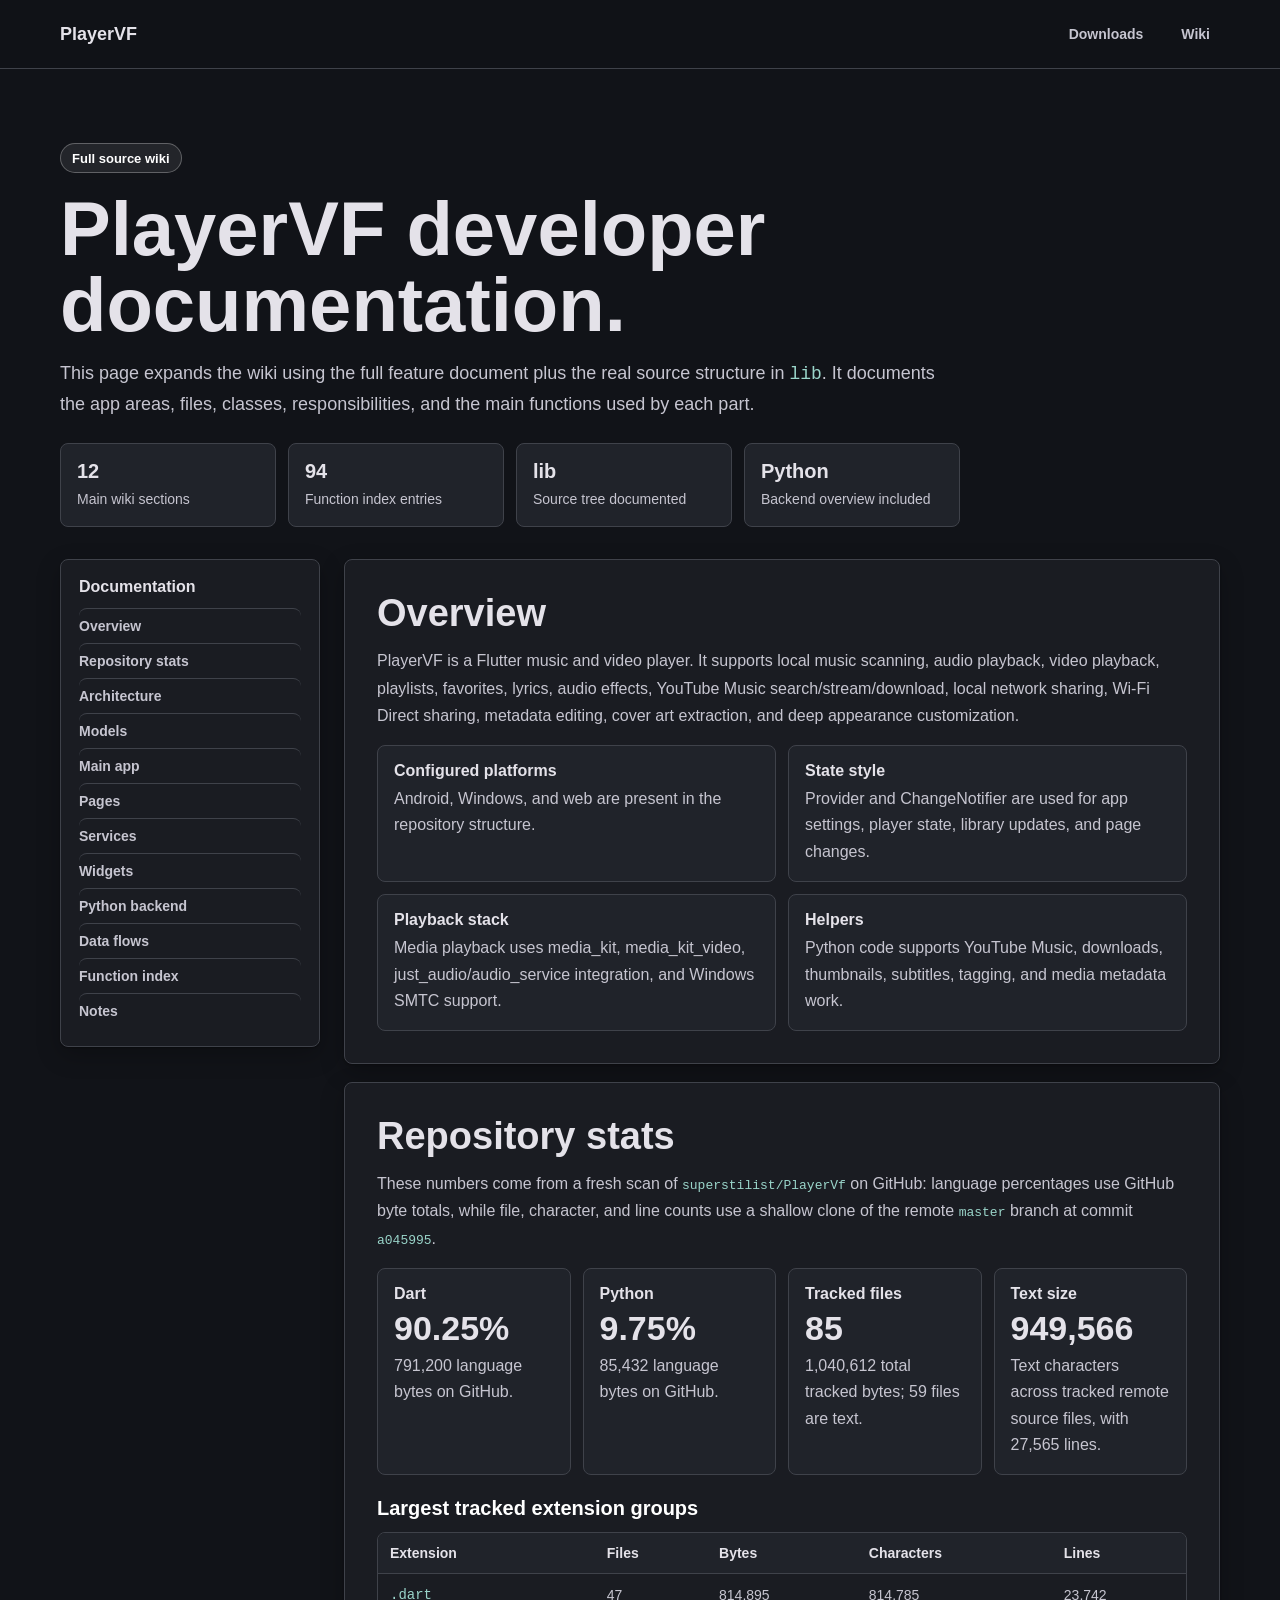
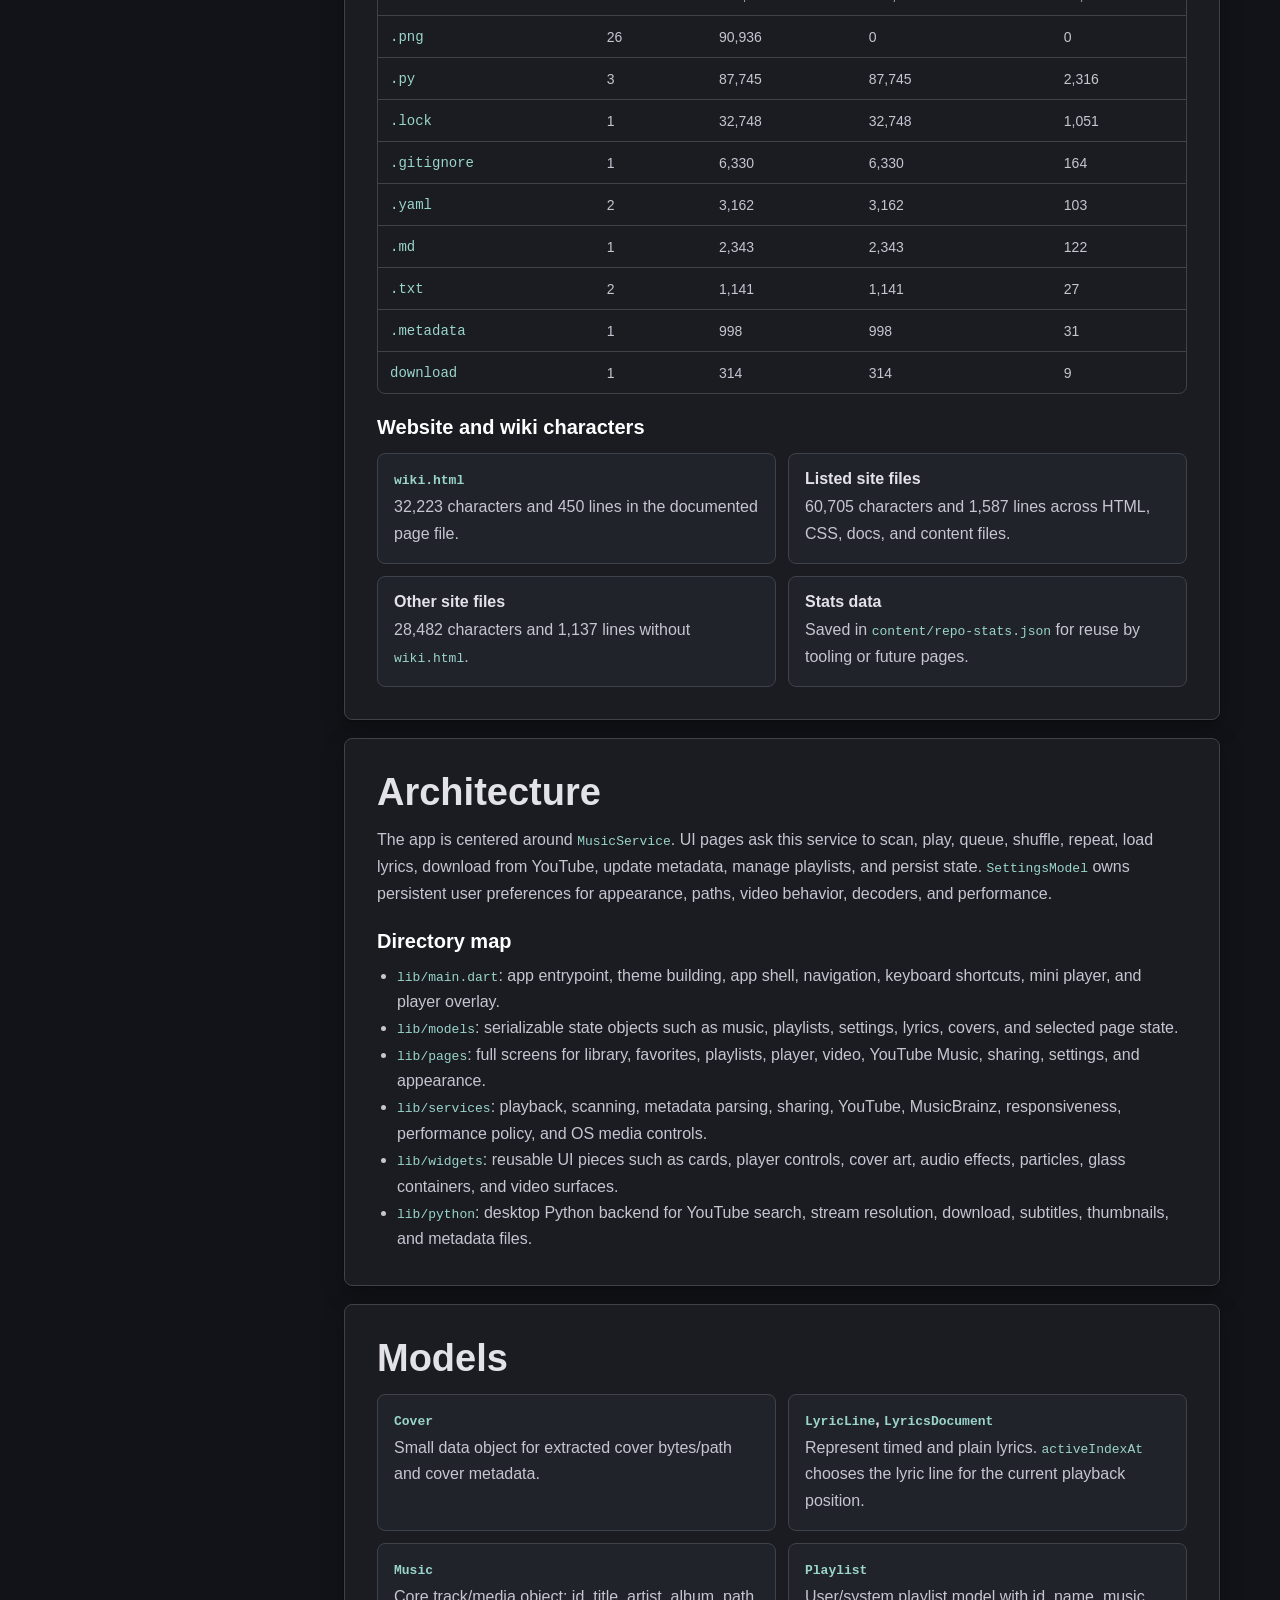
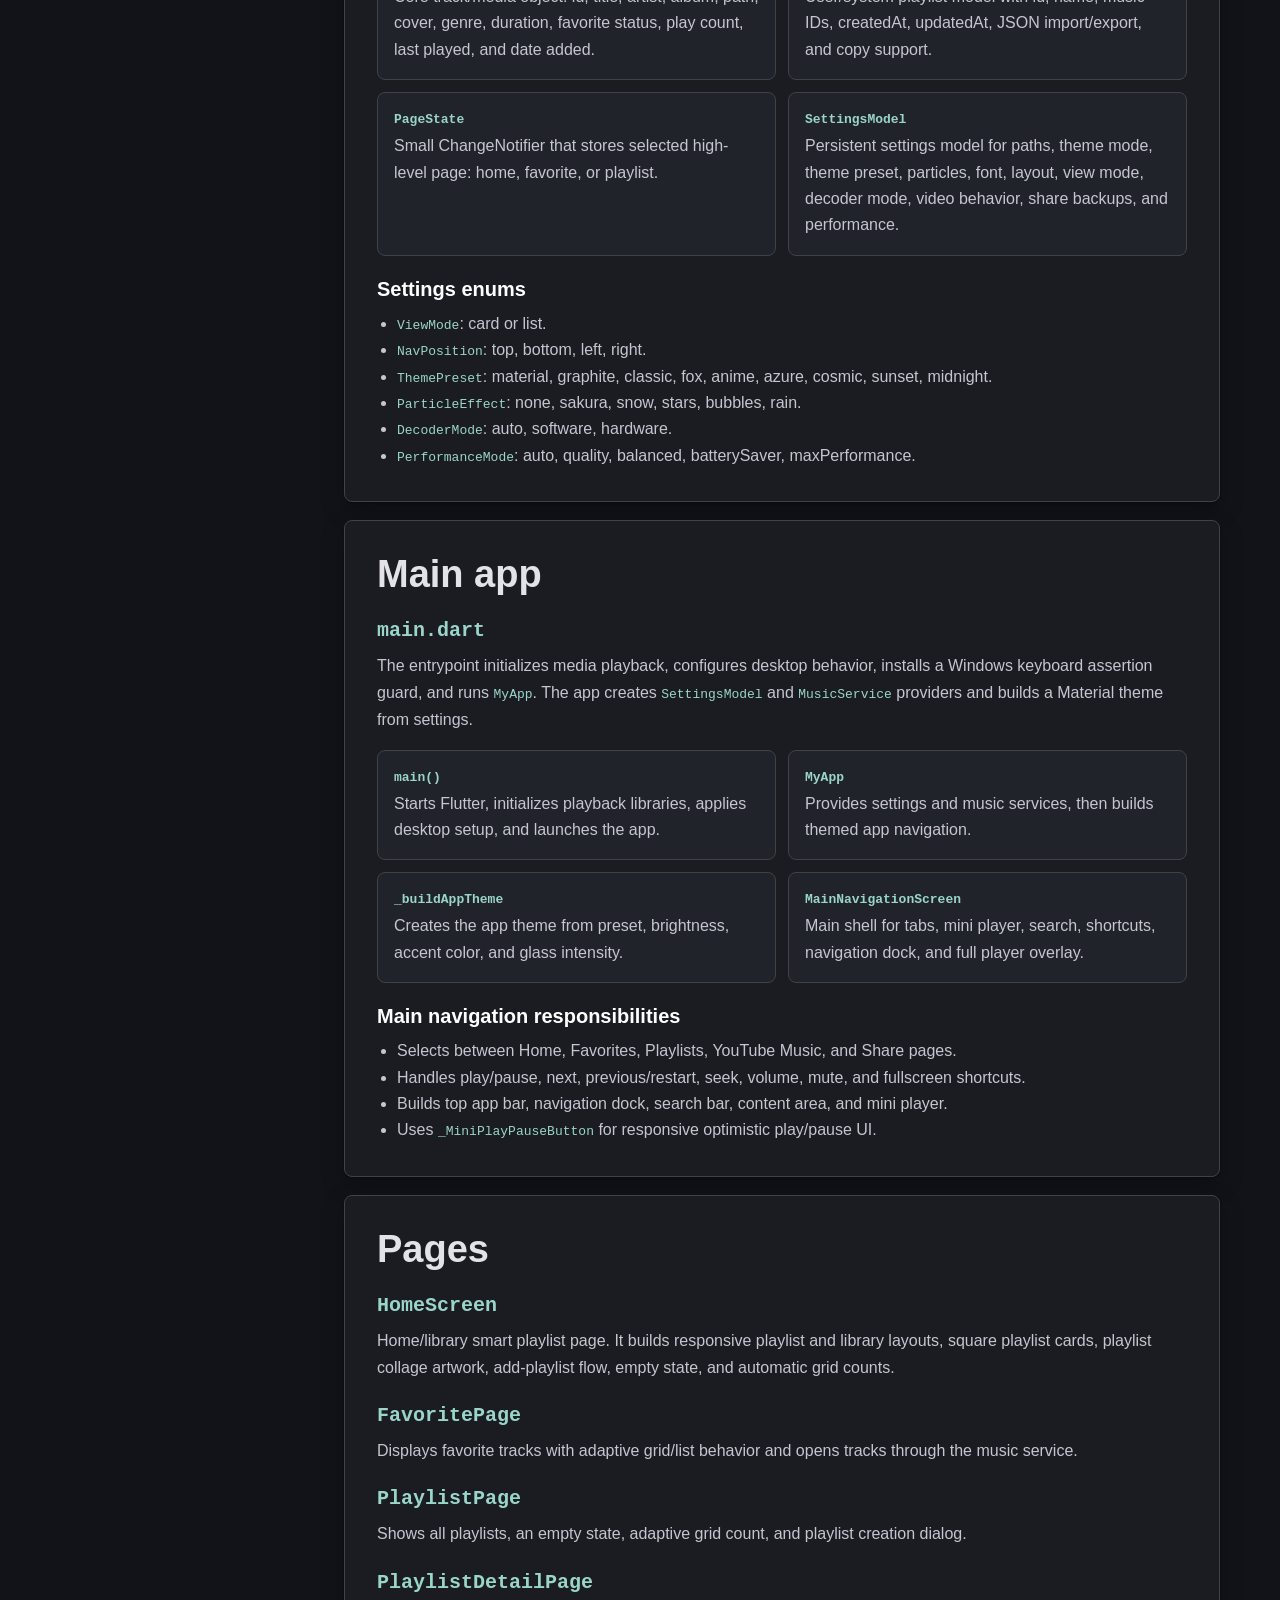
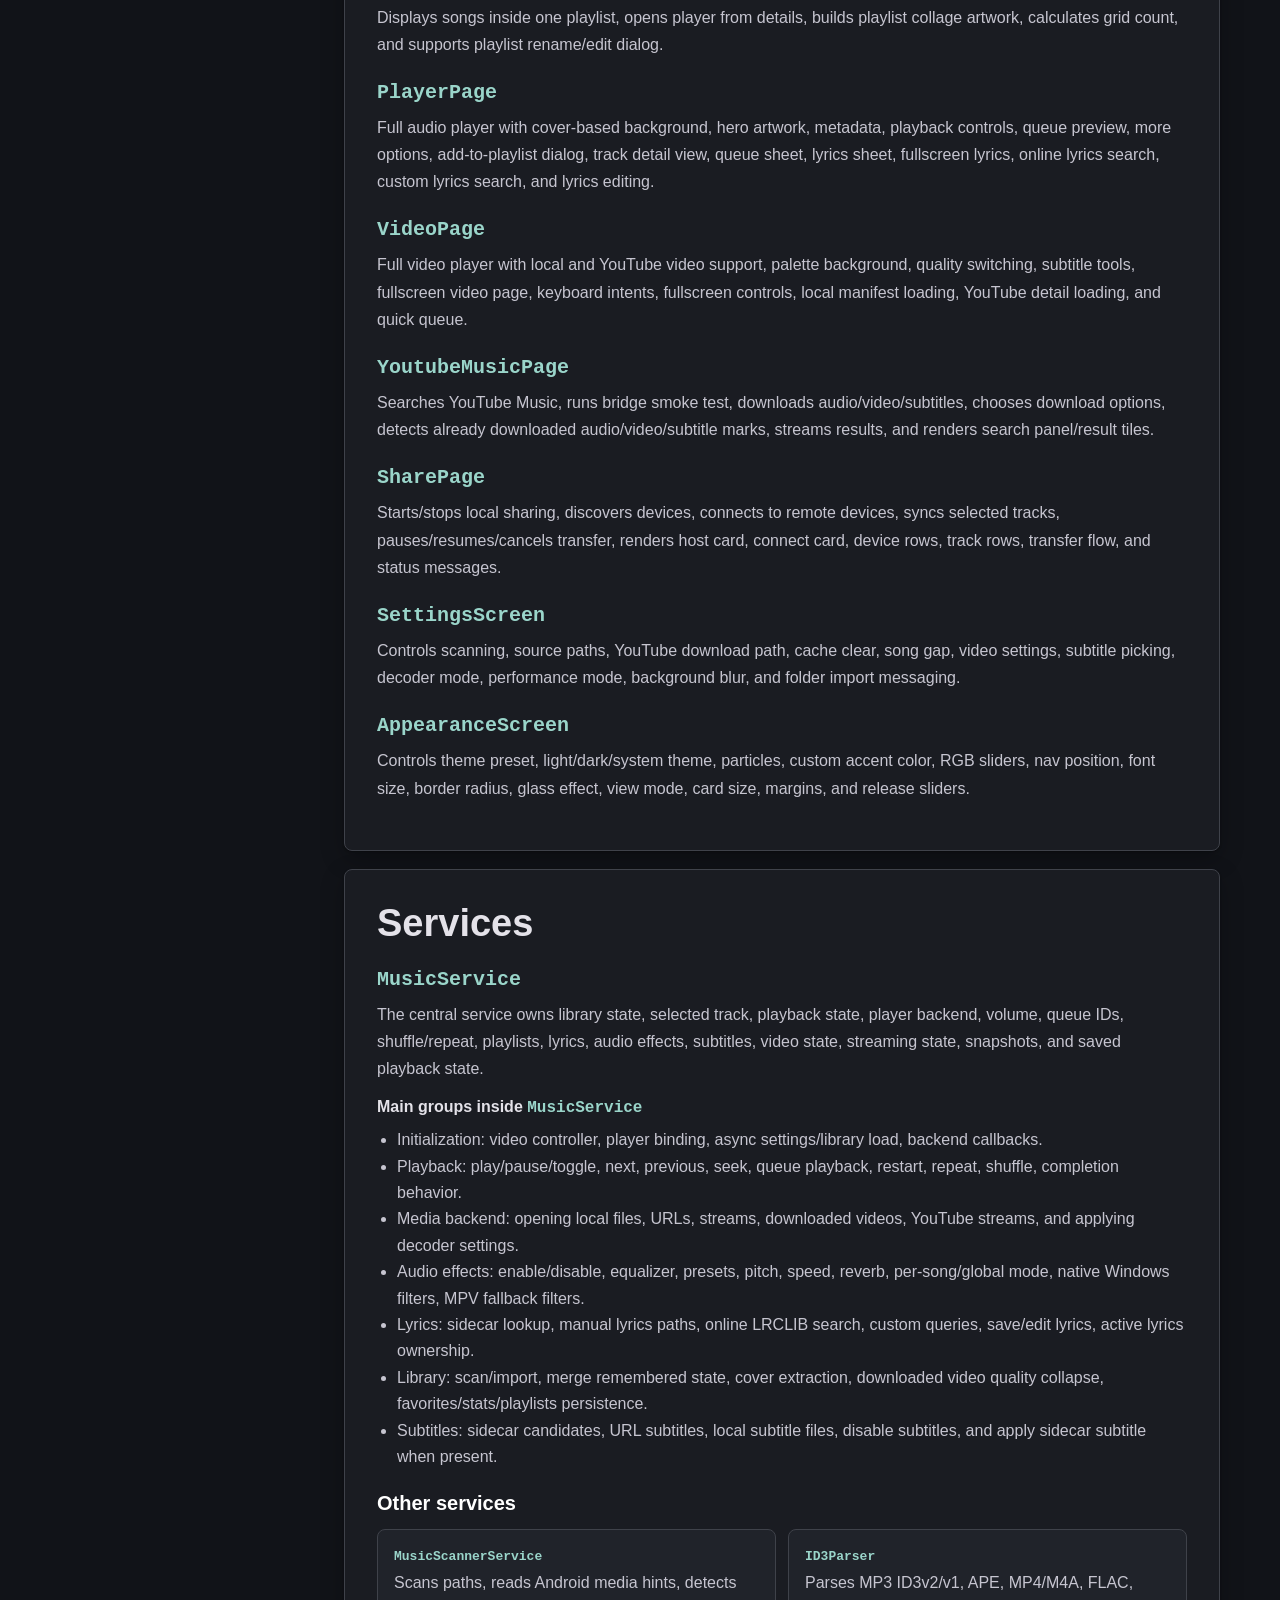
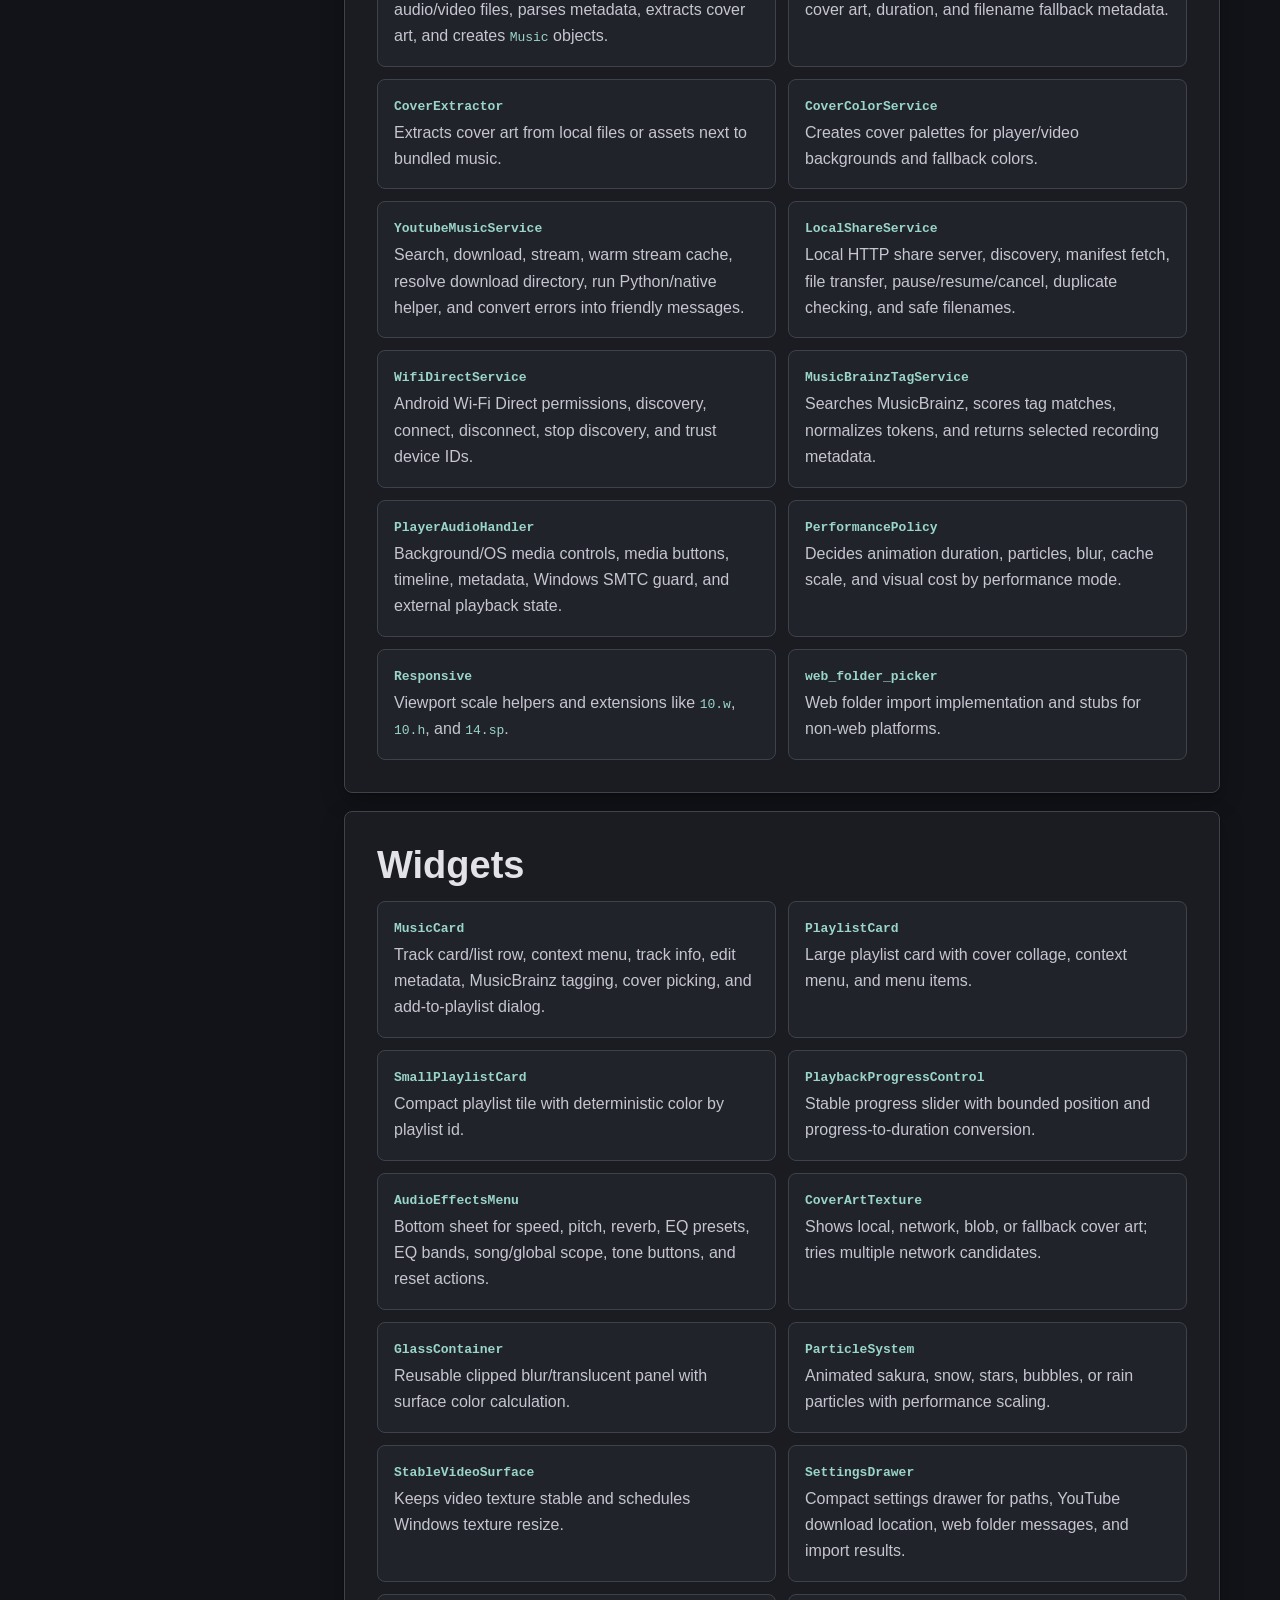
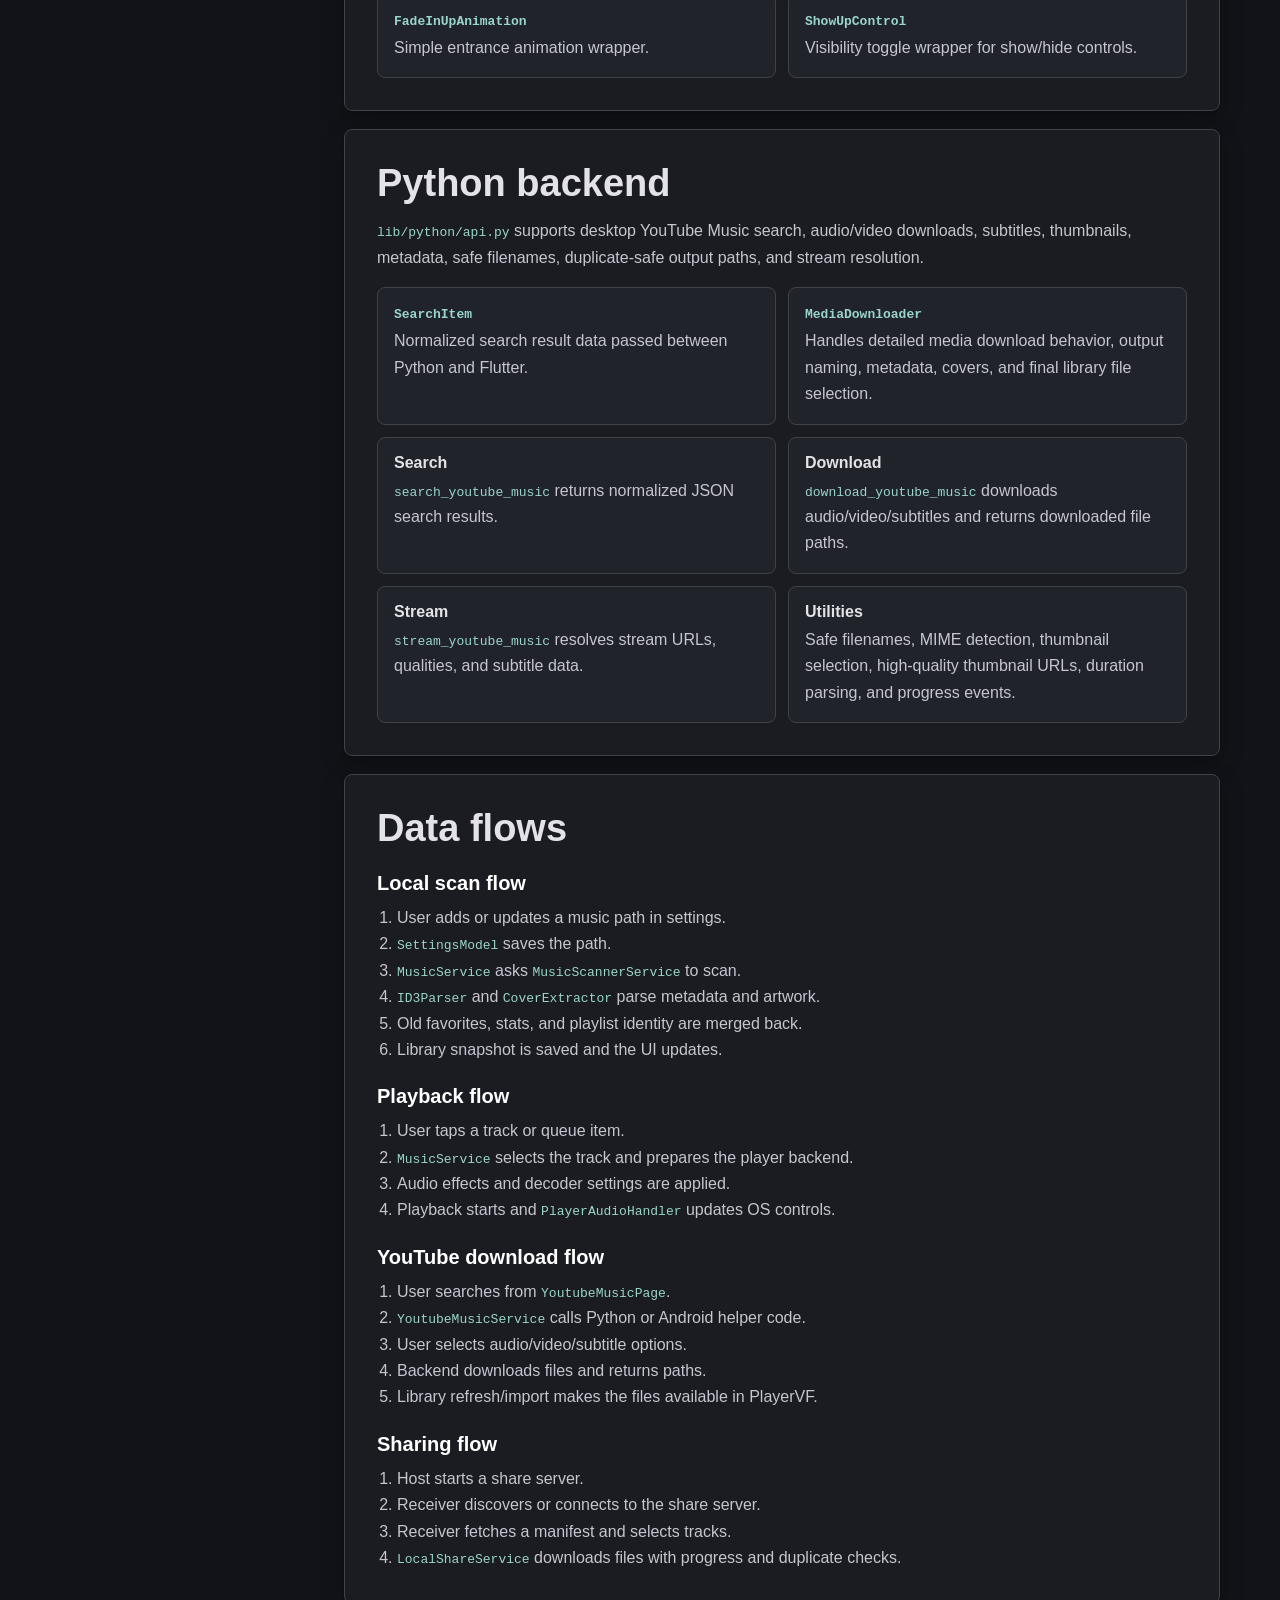
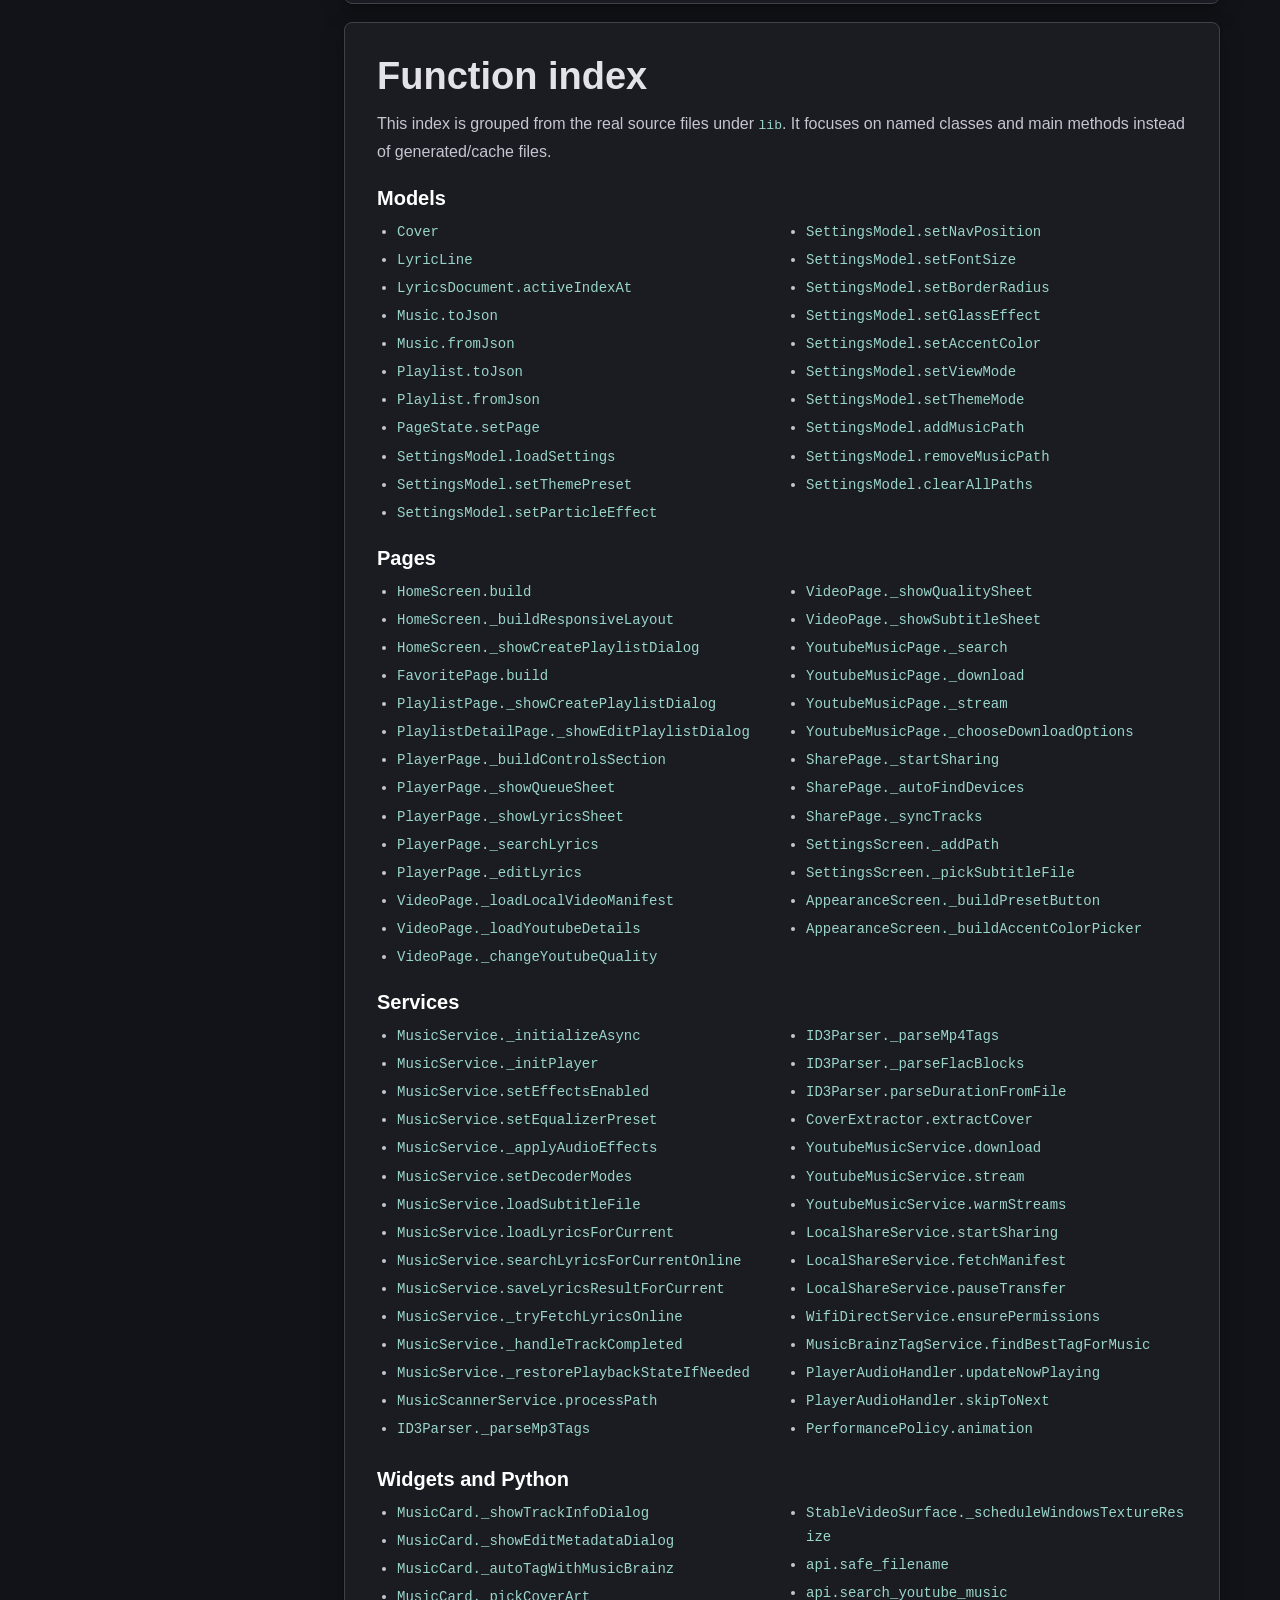
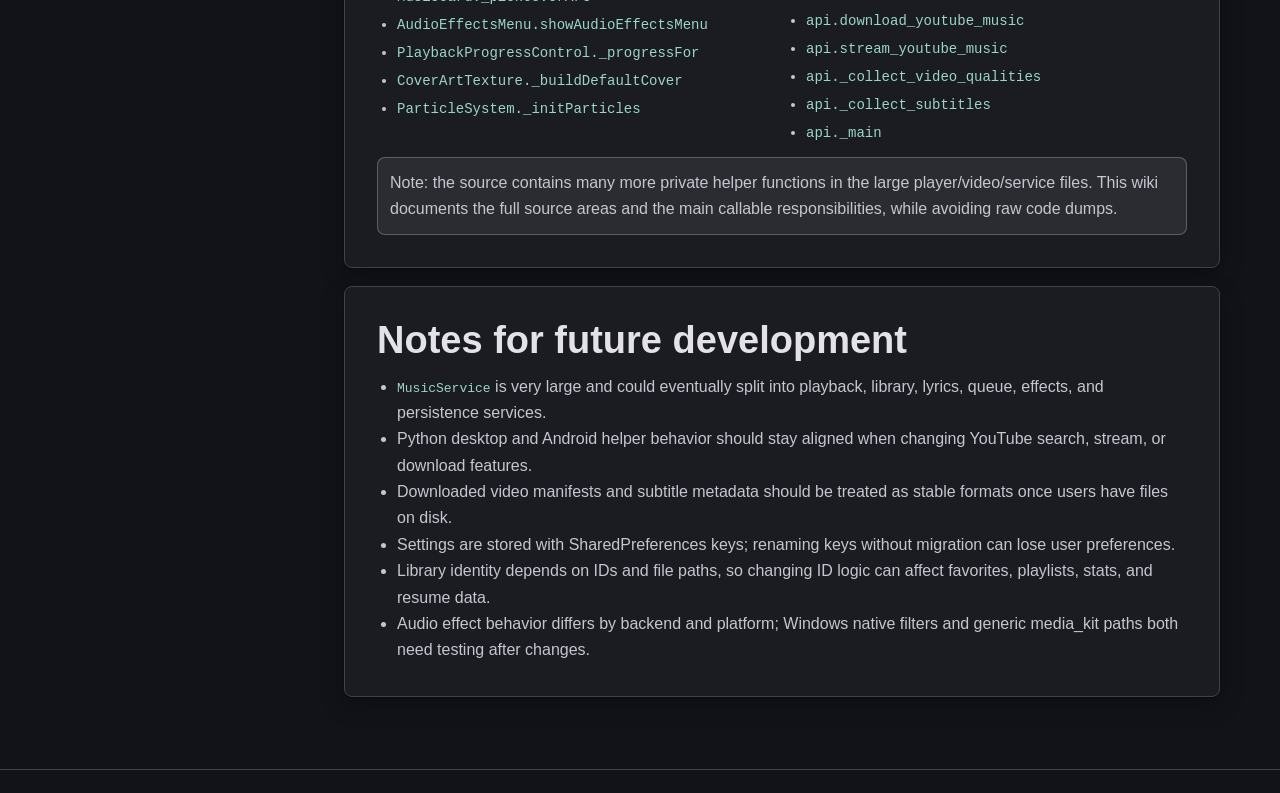
==== commit 0bc4c299: "." ====
--- a/wiki.html
+++ b/wiki.html
@@ -27,7 +27,7 @@
       <p class="lead">This page expands the wiki using the full feature document plus the real source structure in <code>lib</code>. It documents the app areas, files, classes, responsibilities, and the main functions used by each part.</p>
       <div class="doc-stats" aria-label="Documentation summary">
         <div class="doc-stat">
-          <strong>11</strong>
+          <strong>12</strong>
           <span>Main wiki sections</span>
         </div>
         <div class="doc-stat">
@@ -49,6 +49,7 @@
       <aside class="toc" aria-label="Wiki sections">
         <strong>Documentation</strong>
         <a href="#overview">Overview</a>
+        <a href="#repo-stats">Repository stats</a>
         <a href="#architecture">Architecture</a>
         <a href="#models">Models</a>
         <a href="#main">Main app</a>
@@ -70,6 +71,66 @@
             <div class="mini"><strong>State style</strong><span>Provider and ChangeNotifier are used for app settings, player state, library updates, and page changes.</span></div>
             <div class="mini"><strong>Playback stack</strong><span>Media playback uses media_kit, media_kit_video, just_audio/audio_service integration, and Windows SMTC support.</span></div>
             <div class="mini"><strong>Helpers</strong><span>Python code supports YouTube Music, downloads, thumbnails, subtitles, tagging, and media metadata work.</span></div>
+          </div>
+        </section>
+
+        <section id="repo-stats" class="card">
+          <h2>Repository stats</h2>
+          <p>These numbers come from a fresh scan of <code>superstilist/PlayerVf</code> on GitHub: language percentages use GitHub byte totals, while file, character, and line counts use a shallow clone of the remote <code>master</code> branch at commit <code>a045995</code>.</p>
+          <div class="grid stats-grid">
+            <div class="mini stat-tile">
+              <strong>Dart</strong>
+              <span class="stat-number">90.25%</span>
+              <span>791,200 language bytes on GitHub.</span>
+            </div>
+            <div class="mini stat-tile">
+              <strong>Python</strong>
+              <span class="stat-number">9.75%</span>
+              <span>85,432 language bytes on GitHub.</span>
+            </div>
+            <div class="mini stat-tile">
+              <strong>Tracked files</strong>
+              <span class="stat-number">85</span>
+              <span>1,040,612 total tracked bytes; 59 files are text.</span>
+            </div>
+            <div class="mini stat-tile">
+              <strong>Text size</strong>
+              <span class="stat-number">949,566</span>
+              <span>Text characters across tracked remote source files, with 27,565 lines.</span>
+            </div>
+          </div>
+          <h3>Largest tracked extension groups</h3>
+          <div class="table-wrap">
+            <table>
+              <thead>
+                <tr>
+                  <th>Extension</th>
+                  <th>Files</th>
+                  <th>Bytes</th>
+                  <th>Characters</th>
+                  <th>Lines</th>
+                </tr>
+              </thead>
+              <tbody>
+                <tr><td><code>.dart</code></td><td>47</td><td>814,895</td><td>814,785</td><td>23,742</td></tr>
+                <tr><td><code>.png</code></td><td>26</td><td>90,936</td><td>0</td><td>0</td></tr>
+                <tr><td><code>.py</code></td><td>3</td><td>87,745</td><td>87,745</td><td>2,316</td></tr>
+                <tr><td><code>.lock</code></td><td>1</td><td>32,748</td><td>32,748</td><td>1,051</td></tr>
+                <tr><td><code>.gitignore</code></td><td>1</td><td>6,330</td><td>6,330</td><td>164</td></tr>
+                <tr><td><code>.yaml</code></td><td>2</td><td>3,162</td><td>3,162</td><td>103</td></tr>
+                <tr><td><code>.md</code></td><td>1</td><td>2,343</td><td>2,343</td><td>122</td></tr>
+                <tr><td><code>.txt</code></td><td>2</td><td>1,141</td><td>1,141</td><td>27</td></tr>
+                <tr><td><code>.metadata</code></td><td>1</td><td>998</td><td>998</td><td>31</td></tr>
+                <tr><td><code>download</code></td><td>1</td><td>314</td><td>314</td><td>9</td></tr>
+              </tbody>
+            </table>
+          </div>
+          <h3>Website and wiki characters</h3>
+          <div class="grid">
+            <div class="mini"><strong><code>wiki.html</code></strong><span>32,223 characters and 450 lines in the documented page file.</span></div>
+            <div class="mini"><strong>Listed site files</strong><span>60,705 characters and 1,587 lines across HTML, CSS, docs, and content files.</span></div>
+            <div class="mini"><strong>Other site files</strong><span>28,482 characters and 1,137 lines without <code>wiki.html</code>.</span></div>
+            <div class="mini"><strong>Stats data</strong><span>Saved in <code>content/repo-stats.json</code> for reuse by tooling or future pages.</span></div>
           </div>
         </section>
 
--- a/assets/css/base.css
+++ b/assets/css/base.css
@@ -1,17 +1,21 @@
 :root {
   color-scheme: dark;
-  --bg: #07080d;
-  --surface: #10131a;
-  --surface-2: #151924;
-  --text: #f7f8fb;
-  --muted: #a3acbe;
-  --line: rgba(255, 255, 255, .12);
-  --line-strong: rgba(255, 255, 255, .22);
-  --accent: #74f0bd;
-  --accent-2: #91b8ff;
-  --shadow: 0 30px 90px rgba(0, 0, 0, .38);
+  --bg: #111318;
+  --surface: #1a1c22;
+  --surface-2: #20232a;
+  --surface-3: #2a2d35;
+  --text: #e4e2e9;
+  --muted: #c6c5d0;
+  --muted-2: #9294a0;
+  --line: #3f424a;
+  --line-strong: #5b5f6a;
+  --accent: #ffffff;
+  --accent-on: #111318;
+  --accent-2: #9ad5ca;
+  --danger: #ffb4ab;
+  --shadow: 0 1px 2px rgba(0, 0, 0, .32), 0 8px 24px rgba(0, 0, 0, .24);
   --radius: 8px;
-  font-family: Arial, Helvetica, sans-serif;
+  font-family: Inter, "Segoe UI", Roboto, Arial, Helvetica, sans-serif;
 }
 
 * {
@@ -25,11 +29,9 @@
 body {
   margin: 0;
   min-height: 100vh;
-  background:
-    radial-gradient(circle at 50% -20%, rgba(116, 240, 189, .2), transparent 33rem),
-    radial-gradient(circle at 88% 16%, rgba(145, 184, 255, .14), transparent 28rem),
-    linear-gradient(180deg, #07080d 0%, #090b11 54%, #07080d 100%);
+  background: var(--bg);
   color: var(--text);
+  text-rendering: optimizeLegibility;
 }
 
 a {
@@ -39,8 +41,8 @@
 
 a:focus-visible,
 .button:focus-visible {
-  outline: 2px solid var(--accent);
-  outline-offset: 4px;
+  outline: 3px solid rgba(255, 255, 255, .58);
+  outline-offset: 3px;
 }
 
 .wrap {
@@ -58,8 +60,8 @@
   top: 0;
   z-index: 20;
   border-bottom: 1px solid var(--line);
-  background: rgba(7, 8, 13, .82);
-  backdrop-filter: blur(18px);
+  background: rgba(17, 19, 24, .92);
+  backdrop-filter: blur(14px);
 }
 
 .nav {
@@ -72,8 +74,8 @@
 
 .brand {
   font-size: 18px;
-  font-weight: 800;
-  letter-spacing: .2px;
+  font-weight: 750;
+  letter-spacing: 0;
 }
 
 .links {
@@ -85,51 +87,55 @@
 .links a {
   color: var(--muted);
   font-size: 14px;
-  font-weight: 800;
-  transition: color .2s ease;
+  font-weight: 700;
+  transition: color .18s ease, background .18s ease;
+  padding: 9px 10px;
+  border-radius: var(--radius);
 }
 
 .links a:hover {
   color: var(--text);
+  background: var(--surface-2);
 }
 
 .button {
-  min-height: 50px;
+  min-height: 48px;
   display: inline-flex;
   align-items: center;
   justify-content: center;
   padding: 0 18px;
   border: 1px solid transparent;
   border-radius: var(--radius);
-  background: var(--text);
-  color: var(--bg);
-  font-weight: 800;
+  background: var(--accent);
+  color: var(--accent-on);
+  font-weight: 750;
   white-space: nowrap;
-  transition: transform .2s ease, box-shadow .2s ease, background .2s ease, border-color .2s ease;
+  box-shadow: 0 1px 2px rgba(0, 0, 0, .28);
+  transition: transform .18s ease, box-shadow .18s ease, background .18s ease, border-color .18s ease;
 }
 
 .button:hover {
-  transform: translateY(-2px);
-  box-shadow: 0 16px 34px rgba(116, 240, 189, .16);
+  transform: translateY(-1px);
+  box-shadow: 0 3px 10px rgba(0, 0, 0, .32);
+  background: #f3f4f7;
 }
 
 .button.secondary {
-  background: transparent;
+  background: var(--surface-2);
   border-color: var(--line);
   color: var(--text);
+  box-shadow: none;
 }
 
 .button.secondary:hover {
-  background: rgba(255, 255, 255, .07);
+  background: var(--surface-3);
   border-color: var(--line-strong);
 }
 
 .panel {
   border: 1px solid var(--line);
-  border-radius: 12px;
-  background:
-    linear-gradient(180deg, rgba(255, 255, 255, .095), rgba(255, 255, 255, .045)),
-    var(--surface);
+  border-radius: var(--radius);
+  background: var(--surface);
   box-shadow: var(--shadow);
 }
 
@@ -138,12 +144,12 @@
   align-items: center;
   min-height: 30px;
   padding: 0 11px;
-  border: 1px solid rgba(116, 240, 189, .3);
+  border: 1px solid rgba(255, 255, 255, .28);
   border-radius: 999px;
-  background: rgba(116, 240, 189, .09);
+  background: rgba(255, 255, 255, .08);
   color: var(--accent);
   font-size: 13px;
-  font-weight: 800;
+  font-weight: 750;
 }
 
 h1,
--- a/assets/css/wiki.css
+++ b/assets/css/wiki.css
@@ -10,8 +10,8 @@
 h1 {
   margin: 18px 0 16px;
   font-size: clamp(42px, 8vw, 76px);
-  line-height: .96;
-  letter-spacing: -1px;
+  line-height: 1;
+  letter-spacing: 0;
 }
 
 .lead {
@@ -31,7 +31,7 @@
   padding: 16px;
   border: 1px solid var(--line);
   border-radius: var(--radius);
-  background: rgba(255, 255, 255, .045);
+  background: var(--surface-2);
 }
 
 .doc-stat strong {
@@ -57,10 +57,8 @@
 .toc,
 .card {
   border: 1px solid var(--line);
-  border-radius: 12px;
-  background:
-    linear-gradient(180deg, rgba(255, 255, 255, .095), rgba(255, 255, 255, .045)),
-    var(--surface);
+  border-radius: var(--radius);
+  background: var(--surface);
   box-shadow: var(--shadow);
 }
 
@@ -83,12 +81,14 @@
   color: var(--muted);
   font-size: 14px;
   font-weight: 700;
-  border-top: 1px solid rgba(255, 255, 255, .07);
-  transition: color .2s ease, padding-left .2s ease;
+  border-top: 1px solid var(--line);
+  border-radius: var(--radius);
+  transition: color .18s ease, background .18s ease, padding-left .18s ease;
 }
 
 .toc a:hover {
   color: var(--text);
+  background: var(--surface-2);
   padding-left: 4px;
 }
 
@@ -101,13 +101,14 @@
 .card {
   padding: clamp(22px, 4vw, 32px);
   overflow: hidden;
-  transition: border-color .2s ease, background .2s ease;
+  transition: border-color .18s ease, background .18s ease, box-shadow .18s ease;
   scroll-margin-top: 92px;
 }
 
 .card:hover {
   border-color: var(--line-strong);
-  background: linear-gradient(180deg, rgba(255, 255, 255, .105), rgba(255, 255, 255, .055));
+  background: var(--surface-2);
+  box-shadow: 0 2px 4px rgba(0, 0, 0, .3), 0 10px 26px rgba(0, 0, 0, .24);
 }
 
 .card h2 {
@@ -143,13 +144,13 @@
   padding: 16px;
   border: 1px solid var(--line);
   border-radius: var(--radius);
-  background: rgba(0, 0, 0, .2);
-  transition: border-color .2s ease, background .2s ease;
+  background: var(--surface-2);
+  transition: border-color .18s ease, background .18s ease;
 }
 
 .mini:hover {
   border-color: var(--line-strong);
-  background: rgba(255, 255, 255, .05);
+  background: var(--surface-3);
 }
 
 .mini strong {
@@ -161,6 +162,53 @@
 li {
   color: var(--muted);
   line-height: 1.65;
+}
+
+.stats-grid {
+  grid-template-columns: repeat(4, 1fr);
+}
+
+.stat-tile .stat-number {
+  display: block;
+  margin: 8px 0;
+  color: var(--text);
+  font-size: clamp(24px, 4vw, 34px);
+  font-weight: 800;
+  line-height: 1;
+}
+
+.table-wrap {
+  margin-top: 12px;
+  overflow-x: auto;
+  border: 1px solid var(--line);
+  border-radius: var(--radius);
+}
+
+table {
+  width: 100%;
+  min-width: 640px;
+  border-collapse: collapse;
+  font-size: 14px;
+}
+
+th,
+td {
+  padding: 12px;
+  text-align: left;
+  border-bottom: 1px solid var(--line);
+}
+
+th {
+  color: var(--text);
+  background: var(--surface-2);
+}
+
+td {
+  color: var(--muted);
+}
+
+tr:last-child td {
+  border-bottom: 0;
 }
 
 ul,
@@ -188,9 +236,9 @@
 .file-note {
   margin-top: 12px;
   padding: 12px;
-  border: 1px solid rgba(145, 184, 255, .22);
-  border-radius: var(--radius);
-  background: rgba(145, 184, 255, .08);
+  border: 1px solid rgba(255, 255, 255, .24);
+  border-radius: var(--radius);
+  background: rgba(255, 255, 255, .07);
   color: var(--muted);
   line-height: 1.6;
 }
@@ -198,6 +246,7 @@
 @media (max-width: 980px) {
   .layout,
   .grid,
+  .stats-grid,
   .doc-stats {
     grid-template-columns: 1fr;
   }
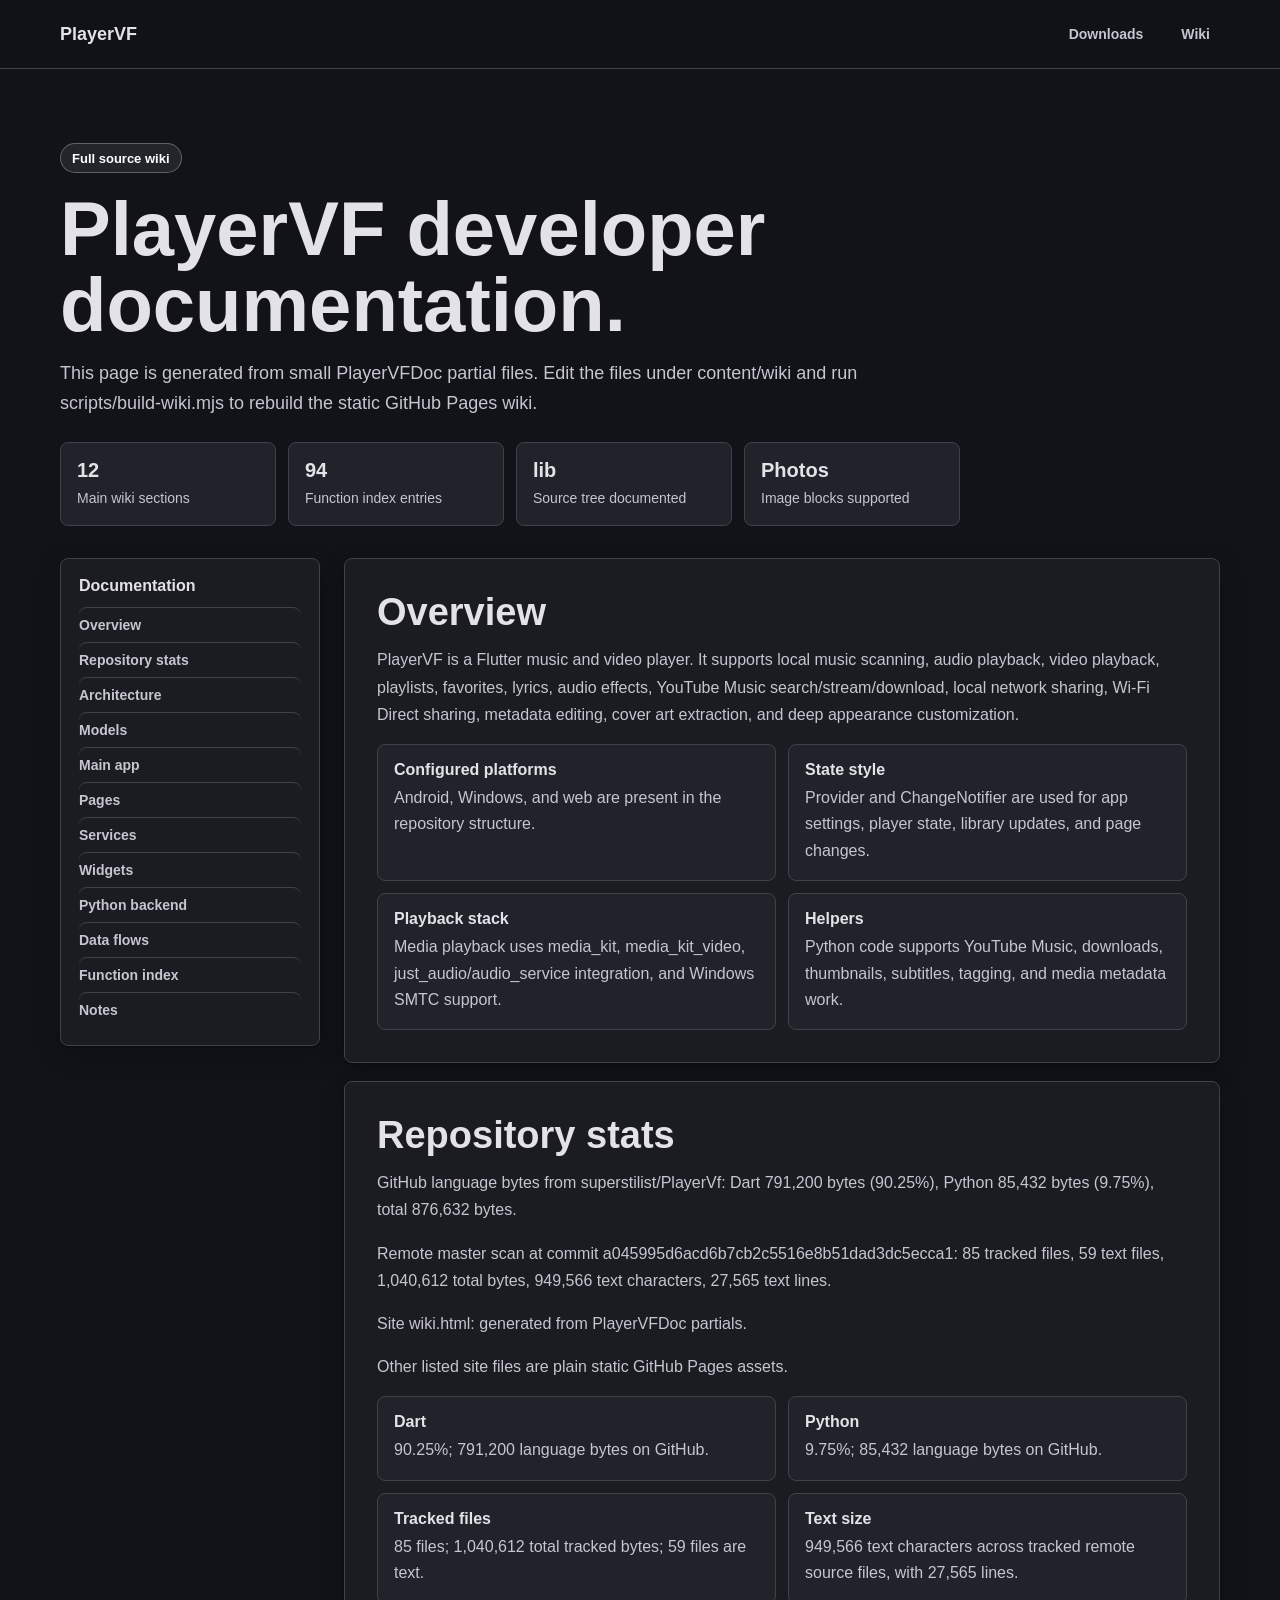
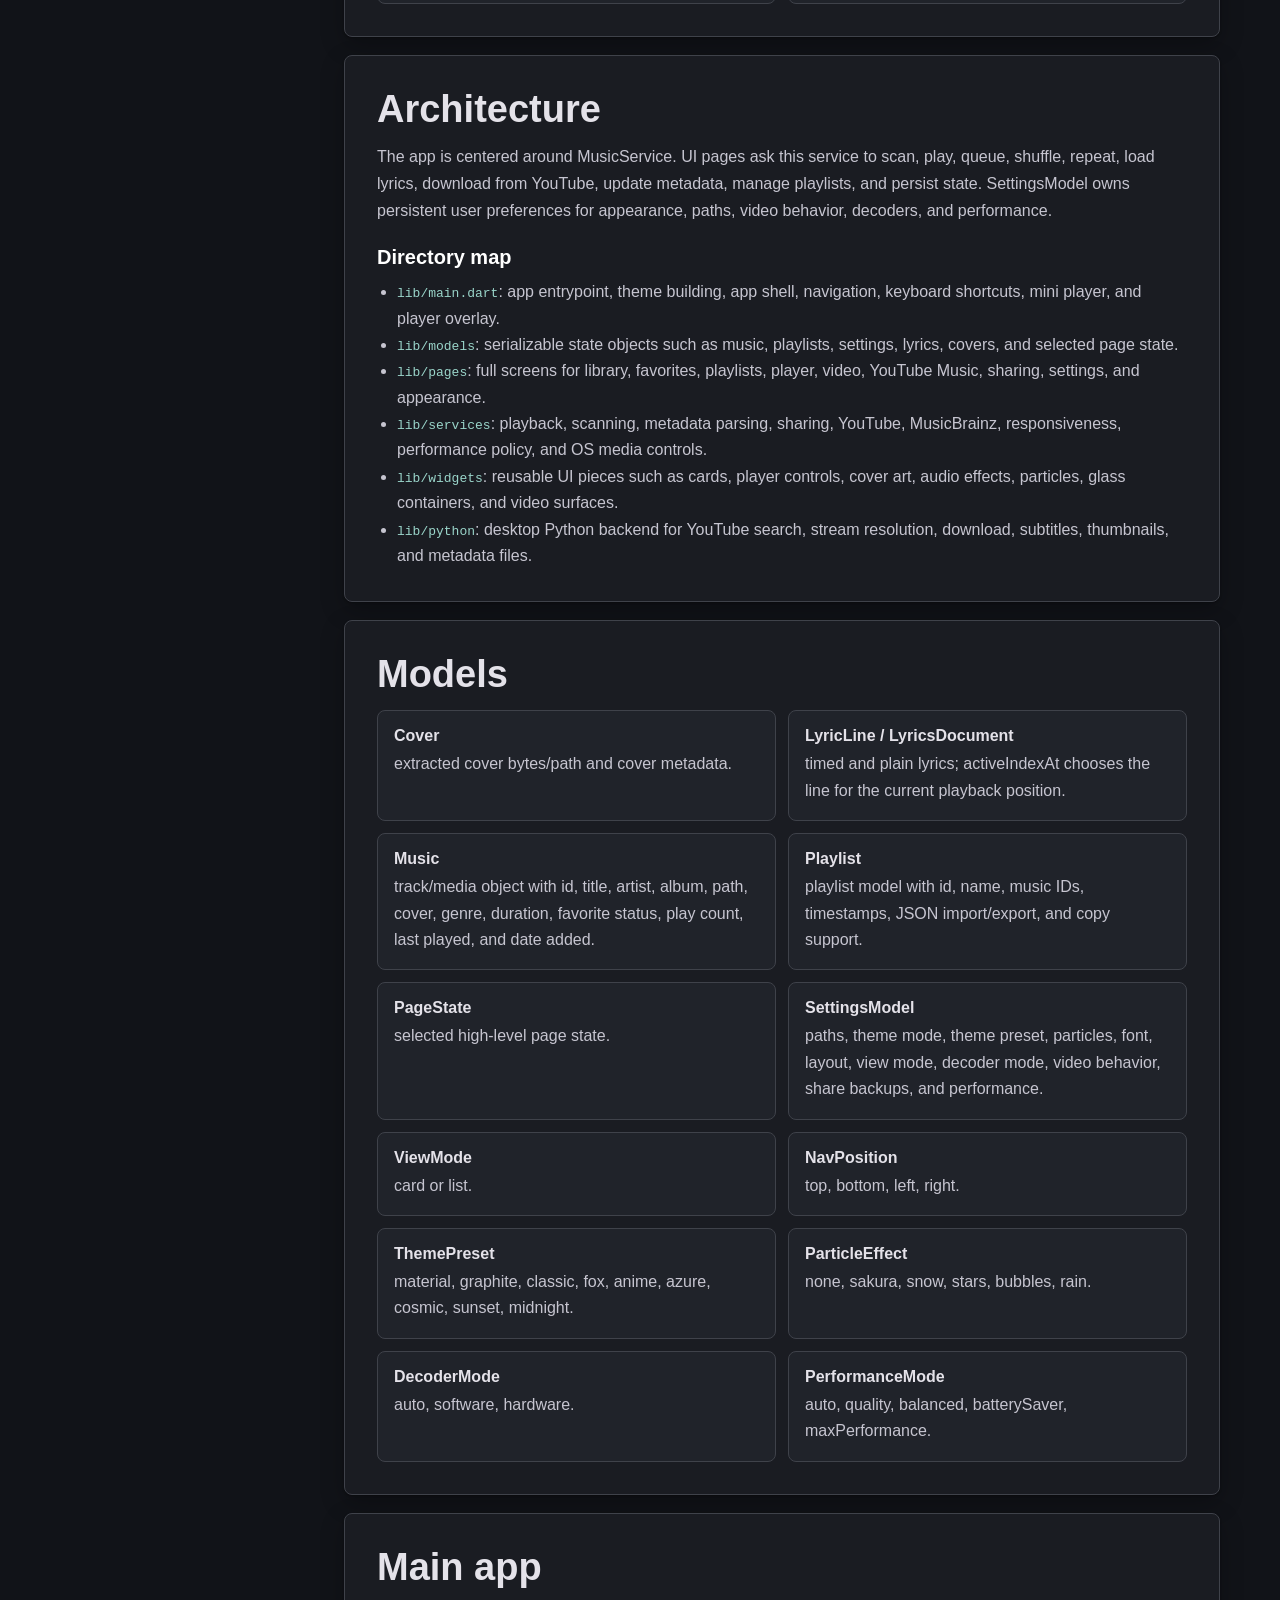
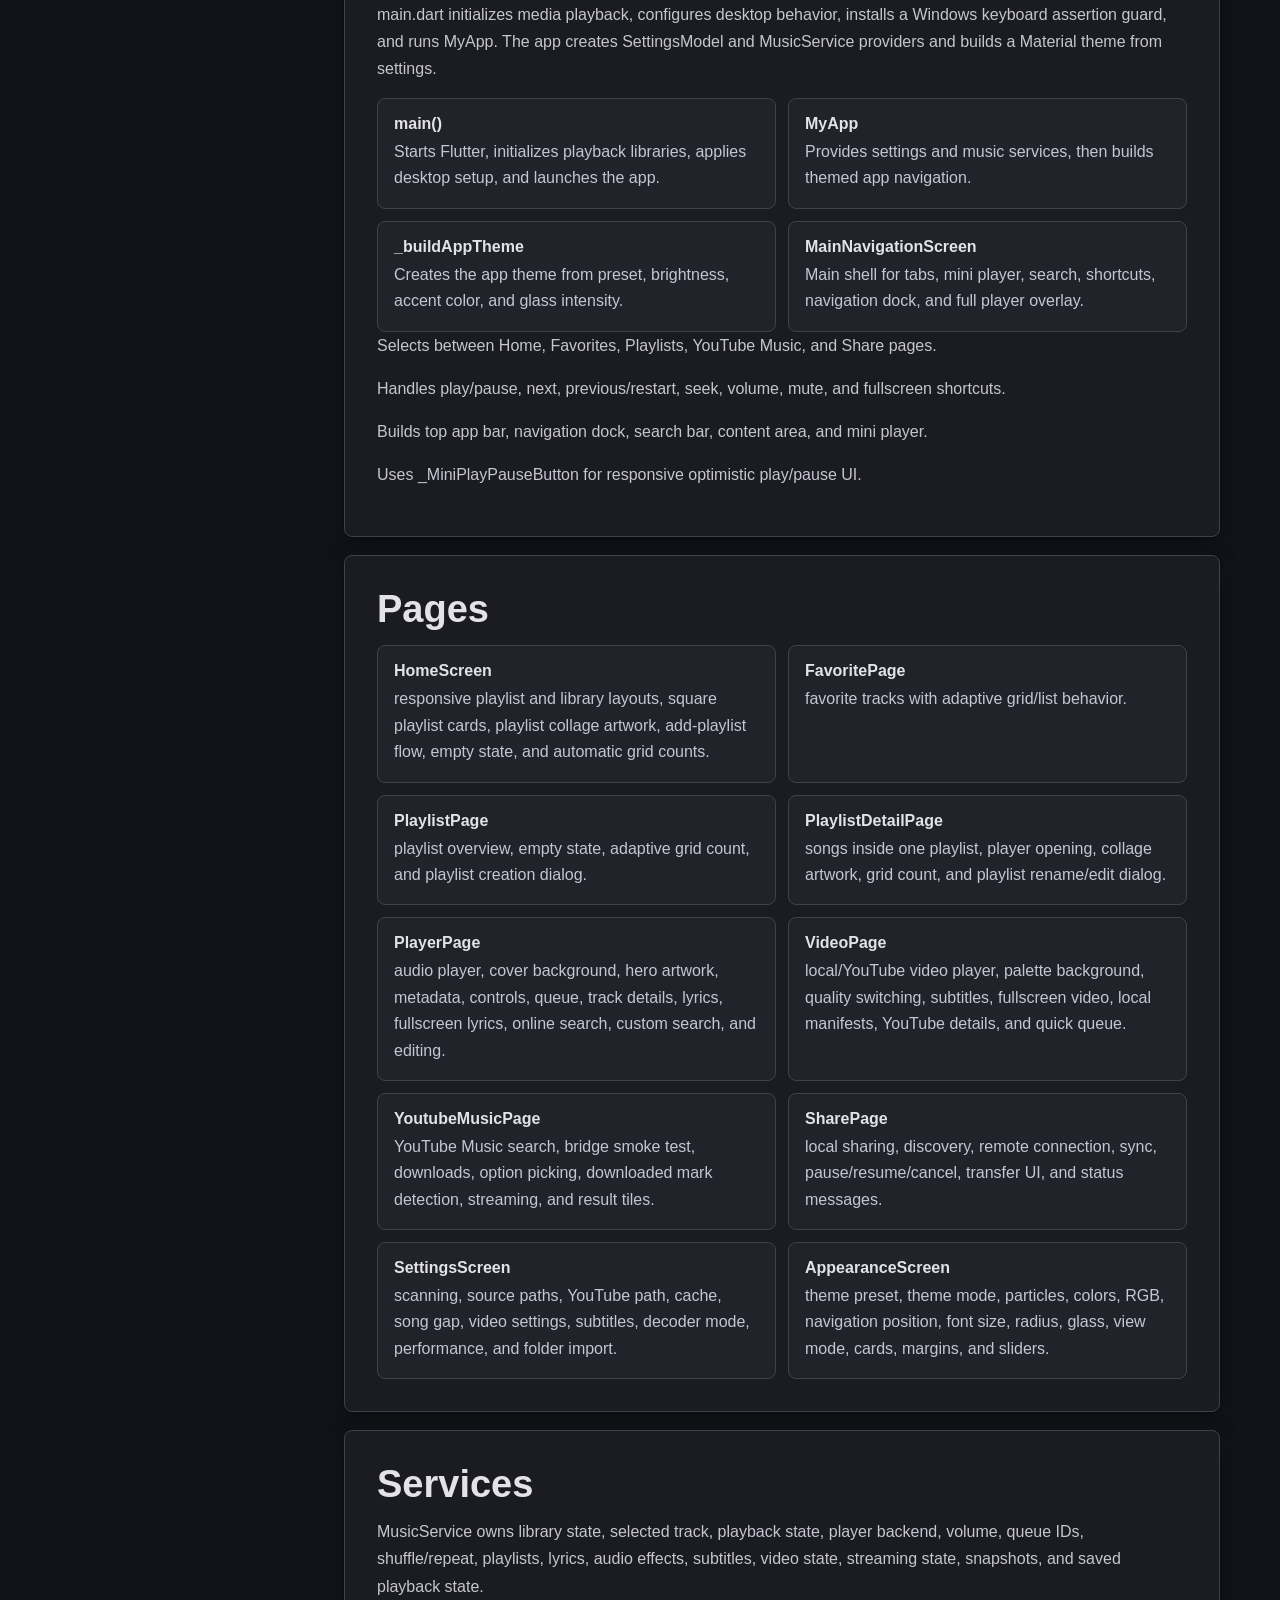
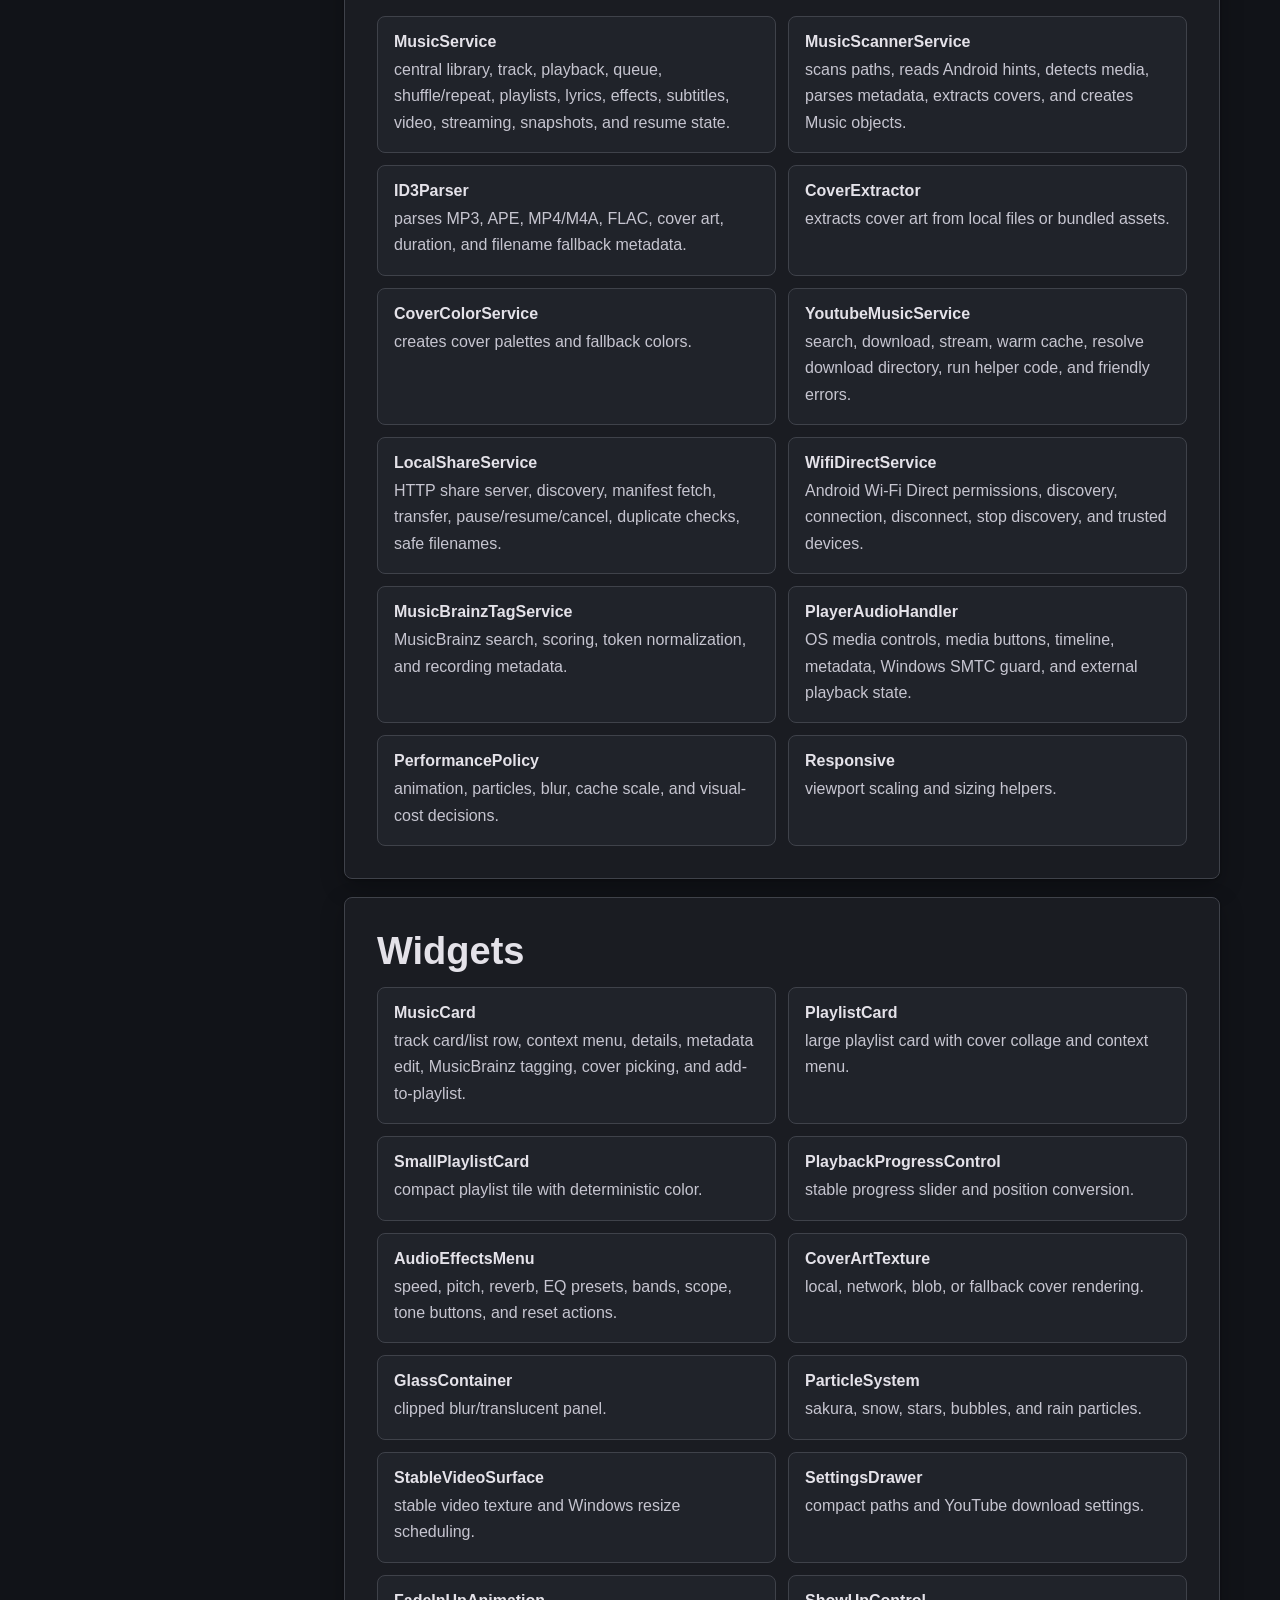
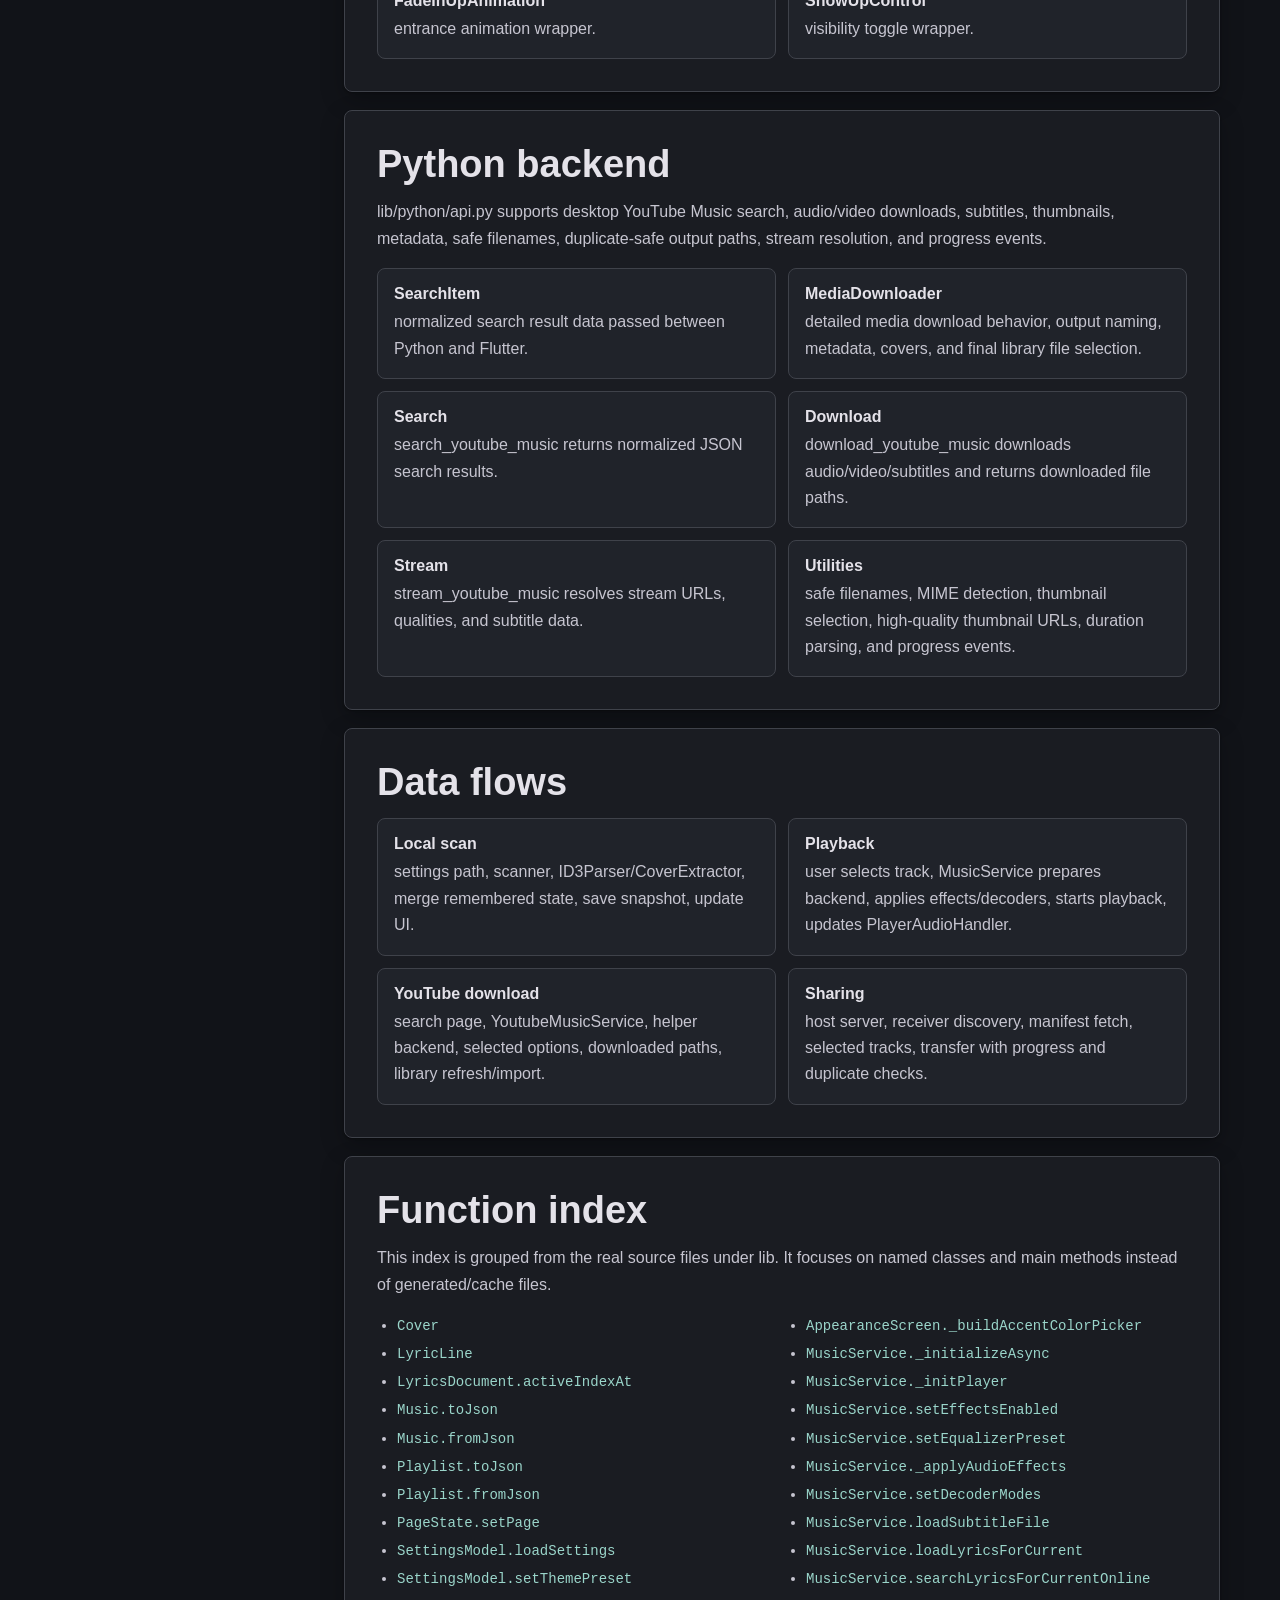
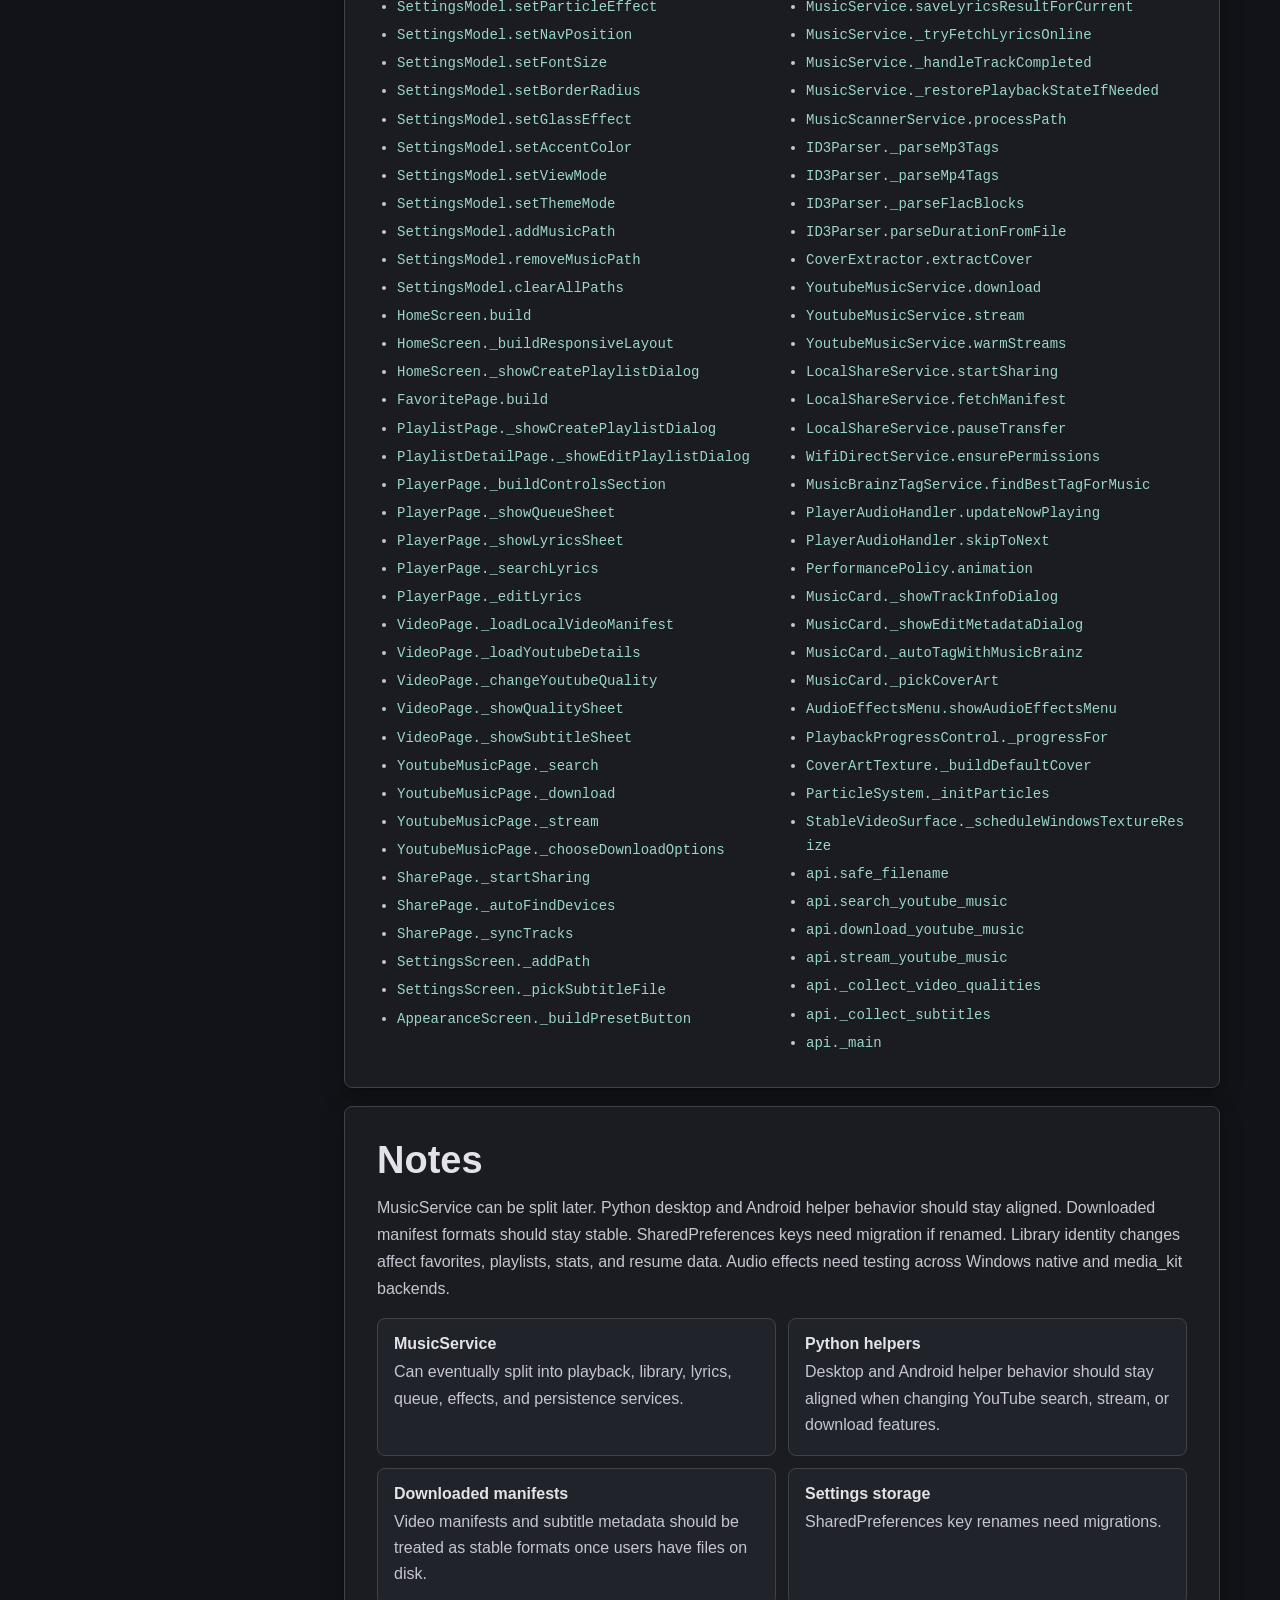
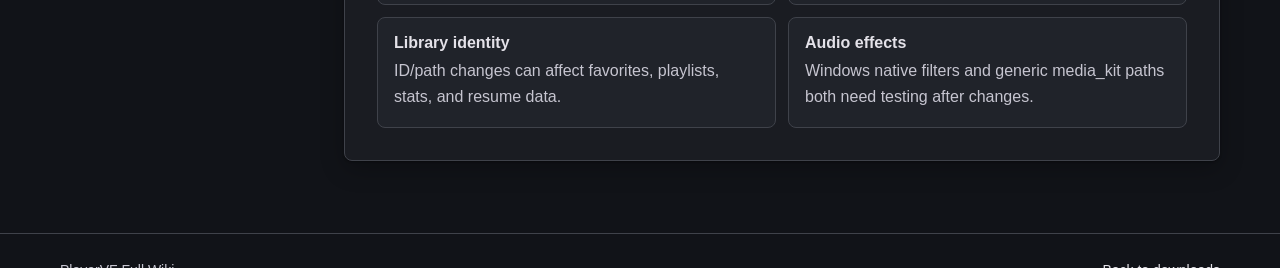
==== commit 0be680cc: "." ====
--- a/wiki.html
+++ b/wiki.html
@@ -4,7 +4,7 @@
   <meta charset="utf-8">
   <meta name="viewport" content="width=device-width, initial-scale=1">
   <title>PlayerVF Full Wiki</title>
-  <meta name="description" content="Full PlayerVF documentation generated from the feature document and lib source tree.">
+  <meta name="description" content="Full PlayerVF documentation generated from PlayerVFDoc partial files.">
   <meta name="theme-color" content="#07080d">
   <link rel="stylesheet" href="assets/css/base.css">
   <link rel="stylesheet" href="assets/css/wiki.css">
@@ -24,24 +24,12 @@
     <section class="hero">
       <span class="label">Full source wiki</span>
       <h1>PlayerVF developer documentation.</h1>
-      <p class="lead">This page expands the wiki using the full feature document plus the real source structure in <code>lib</code>. It documents the app areas, files, classes, responsibilities, and the main functions used by each part.</p>
+      <p class="lead">This page is generated from small PlayerVFDoc partial files. Edit the files under content/wiki and run scripts/build-wiki.mjs to rebuild the static GitHub Pages wiki.</p>
       <div class="doc-stats" aria-label="Documentation summary">
-        <div class="doc-stat">
-          <strong>12</strong>
-          <span>Main wiki sections</span>
-        </div>
-        <div class="doc-stat">
-          <strong>94</strong>
-          <span>Function index entries</span>
-        </div>
-        <div class="doc-stat">
-          <strong>lib</strong>
-          <span>Source tree documented</span>
-        </div>
-        <div class="doc-stat">
-          <strong>Python</strong>
-          <span>Backend overview included</span>
-        </div>
+        <div class="doc-stat"><strong>12</strong><span>Main wiki sections</span></div>
+        <div class="doc-stat"><strong>94</strong><span>Function index entries</span></div>
+        <div class="doc-stat"><strong>lib</strong><span>Source tree documented</span></div>
+        <div class="doc-stat"><strong>Photos</strong><span>Image blocks supported</span></div>
       </div>
     </section>
 
@@ -76,67 +64,21 @@
 
         <section id="repo-stats" class="card">
           <h2>Repository stats</h2>
-          <p>These numbers come from a fresh scan of <code>superstilist/PlayerVf</code> on GitHub: language percentages use GitHub byte totals, while file, character, and line counts use a shallow clone of the remote <code>master</code> branch at commit <code>a045995</code>.</p>
-          <div class="grid stats-grid">
-            <div class="mini stat-tile">
-              <strong>Dart</strong>
-              <span class="stat-number">90.25%</span>
-              <span>791,200 language bytes on GitHub.</span>
-            </div>
-            <div class="mini stat-tile">
-              <strong>Python</strong>
-              <span class="stat-number">9.75%</span>
-              <span>85,432 language bytes on GitHub.</span>
-            </div>
-            <div class="mini stat-tile">
-              <strong>Tracked files</strong>
-              <span class="stat-number">85</span>
-              <span>1,040,612 total tracked bytes; 59 files are text.</span>
-            </div>
-            <div class="mini stat-tile">
-              <strong>Text size</strong>
-              <span class="stat-number">949,566</span>
-              <span>Text characters across tracked remote source files, with 27,565 lines.</span>
-            </div>
-          </div>
-          <h3>Largest tracked extension groups</h3>
-          <div class="table-wrap">
-            <table>
-              <thead>
-                <tr>
-                  <th>Extension</th>
-                  <th>Files</th>
-                  <th>Bytes</th>
-                  <th>Characters</th>
-                  <th>Lines</th>
-                </tr>
-              </thead>
-              <tbody>
-                <tr><td><code>.dart</code></td><td>47</td><td>814,895</td><td>814,785</td><td>23,742</td></tr>
-                <tr><td><code>.png</code></td><td>26</td><td>90,936</td><td>0</td><td>0</td></tr>
-                <tr><td><code>.py</code></td><td>3</td><td>87,745</td><td>87,745</td><td>2,316</td></tr>
-                <tr><td><code>.lock</code></td><td>1</td><td>32,748</td><td>32,748</td><td>1,051</td></tr>
-                <tr><td><code>.gitignore</code></td><td>1</td><td>6,330</td><td>6,330</td><td>164</td></tr>
-                <tr><td><code>.yaml</code></td><td>2</td><td>3,162</td><td>3,162</td><td>103</td></tr>
-                <tr><td><code>.md</code></td><td>1</td><td>2,343</td><td>2,343</td><td>122</td></tr>
-                <tr><td><code>.txt</code></td><td>2</td><td>1,141</td><td>1,141</td><td>27</td></tr>
-                <tr><td><code>.metadata</code></td><td>1</td><td>998</td><td>998</td><td>31</td></tr>
-                <tr><td><code>download</code></td><td>1</td><td>314</td><td>314</td><td>9</td></tr>
-              </tbody>
-            </table>
-          </div>
-          <h3>Website and wiki characters</h3>
-          <div class="grid">
-            <div class="mini"><strong><code>wiki.html</code></strong><span>32,223 characters and 450 lines in the documented page file.</span></div>
-            <div class="mini"><strong>Listed site files</strong><span>60,705 characters and 1,587 lines across HTML, CSS, docs, and content files.</span></div>
-            <div class="mini"><strong>Other site files</strong><span>28,482 characters and 1,137 lines without <code>wiki.html</code>.</span></div>
-            <div class="mini"><strong>Stats data</strong><span>Saved in <code>content/repo-stats.json</code> for reuse by tooling or future pages.</span></div>
+          <p>GitHub language bytes from superstilist/PlayerVf: Dart 791,200 bytes (90.25%), Python 85,432 bytes (9.75%), total 876,632 bytes.</p>
+          <p>Remote master scan at commit a045995d6acd6b7cb2c5516e8b51dad3dc5ecca1: 85 tracked files, 59 text files, 1,040,612 total bytes, 949,566 text characters, 27,565 text lines.</p>
+          <p>Site wiki.html: generated from PlayerVFDoc partials.</p>
+          <p>Other listed site files are plain static GitHub Pages assets.</p>
+          <div class="grid">
+            <div class="mini"><strong>Dart</strong><span>90.25%; 791,200 language bytes on GitHub.</span></div>
+            <div class="mini"><strong>Python</strong><span>9.75%; 85,432 language bytes on GitHub.</span></div>
+            <div class="mini"><strong>Tracked files</strong><span>85 files; 1,040,612 total tracked bytes; 59 files are text.</span></div>
+            <div class="mini"><strong>Text size</strong><span>949,566 text characters across tracked remote source files, with 27,565 lines.</span></div>
           </div>
         </section>
 
         <section id="architecture" class="card">
           <h2>Architecture</h2>
-          <p>The app is centered around <code>MusicService</code>. UI pages ask this service to scan, play, queue, shuffle, repeat, load lyrics, download from YouTube, update metadata, manage playlists, and persist state. <code>SettingsModel</code> owns persistent user preferences for appearance, paths, video behavior, decoders, and performance.</p>
+          <p>The app is centered around MusicService. UI pages ask this service to scan, play, queue, shuffle, repeat, load lyrics, download from YouTube, update metadata, manage playlists, and persist state. SettingsModel owns persistent user preferences for appearance, paths, video behavior, decoders, and performance.</p>
           <h3>Directory map</h3>
           <ul>
             <li><code>lib/main.dart</code>: app entrypoint, theme building, app shell, navigation, keyboard shortcuts, mini player, and player overlay.</li>
@@ -151,168 +93,115 @@
         <section id="models" class="card">
           <h2>Models</h2>
           <div class="grid">
-            <div class="mini"><strong><code>Cover</code></strong><span>Small data object for extracted cover bytes/path and cover metadata.</span></div>
-            <div class="mini"><strong><code>LyricLine</code>, <code>LyricsDocument</code></strong><span>Represent timed and plain lyrics. <code>activeIndexAt</code> chooses the lyric line for the current playback position.</span></div>
-            <div class="mini"><strong><code>Music</code></strong><span>Core track/media object: id, title, artist, album, path, cover, genre, duration, favorite status, play count, last played, and date added.</span></div>
-            <div class="mini"><strong><code>Playlist</code></strong><span>User/system playlist model with id, name, music IDs, createdAt, updatedAt, JSON import/export, and copy support.</span></div>
-            <div class="mini"><strong><code>PageState</code></strong><span>Small ChangeNotifier that stores selected high-level page: home, favorite, or playlist.</span></div>
-            <div class="mini"><strong><code>SettingsModel</code></strong><span>Persistent settings model for paths, theme mode, theme preset, particles, font, layout, view mode, decoder mode, video behavior, share backups, and performance.</span></div>
-          </div>
-          <h3>Settings enums</h3>
-          <ul>
-            <li><code>ViewMode</code>: card or list.</li>
-            <li><code>NavPosition</code>: top, bottom, left, right.</li>
-            <li><code>ThemePreset</code>: material, graphite, classic, fox, anime, azure, cosmic, sunset, midnight.</li>
-            <li><code>ParticleEffect</code>: none, sakura, snow, stars, bubbles, rain.</li>
-            <li><code>DecoderMode</code>: auto, software, hardware.</li>
-            <li><code>PerformanceMode</code>: auto, quality, balanced, batterySaver, maxPerformance.</li>
-          </ul>
+            <div class="mini"><strong>Cover</strong><span>extracted cover bytes/path and cover metadata.</span></div>
+            <div class="mini"><strong>LyricLine / LyricsDocument</strong><span>timed and plain lyrics; activeIndexAt chooses the line for the current playback position.</span></div>
+            <div class="mini"><strong>Music</strong><span>track/media object with id, title, artist, album, path, cover, genre, duration, favorite status, play count, last played, and date added.</span></div>
+            <div class="mini"><strong>Playlist</strong><span>playlist model with id, name, music IDs, timestamps, JSON import/export, and copy support.</span></div>
+            <div class="mini"><strong>PageState</strong><span>selected high-level page state.</span></div>
+            <div class="mini"><strong>SettingsModel</strong><span>paths, theme mode, theme preset, particles, font, layout, view mode, decoder mode, video behavior, share backups, and performance.</span></div>
+            <div class="mini"><strong>ViewMode</strong><span>card or list.</span></div>
+            <div class="mini"><strong>NavPosition</strong><span>top, bottom, left, right.</span></div>
+            <div class="mini"><strong>ThemePreset</strong><span>material, graphite, classic, fox, anime, azure, cosmic, sunset, midnight.</span></div>
+            <div class="mini"><strong>ParticleEffect</strong><span>none, sakura, snow, stars, bubbles, rain.</span></div>
+            <div class="mini"><strong>DecoderMode</strong><span>auto, software, hardware.</span></div>
+            <div class="mini"><strong>PerformanceMode</strong><span>auto, quality, balanced, batterySaver, maxPerformance.</span></div>
+          </div>
         </section>
 
         <section id="main" class="card">
           <h2>Main app</h2>
-          <h3><code>main.dart</code></h3>
-          <p>The entrypoint initializes media playback, configures desktop behavior, installs a Windows keyboard assertion guard, and runs <code>MyApp</code>. The app creates <code>SettingsModel</code> and <code>MusicService</code> providers and builds a Material theme from settings.</p>
-          <div class="grid">
-            <div class="mini"><strong><code>main()</code></strong><span>Starts Flutter, initializes playback libraries, applies desktop setup, and launches the app.</span></div>
-            <div class="mini"><strong><code>MyApp</code></strong><span>Provides settings and music services, then builds themed app navigation.</span></div>
-            <div class="mini"><strong><code>_buildAppTheme</code></strong><span>Creates the app theme from preset, brightness, accent color, and glass intensity.</span></div>
-            <div class="mini"><strong><code>MainNavigationScreen</code></strong><span>Main shell for tabs, mini player, search, shortcuts, navigation dock, and full player overlay.</span></div>
-          </div>
-          <h3>Main navigation responsibilities</h3>
-          <ul>
-            <li>Selects between Home, Favorites, Playlists, YouTube Music, and Share pages.</li>
-            <li>Handles play/pause, next, previous/restart, seek, volume, mute, and fullscreen shortcuts.</li>
-            <li>Builds top app bar, navigation dock, search bar, content area, and mini player.</li>
-            <li>Uses <code>_MiniPlayPauseButton</code> for responsive optimistic play/pause UI.</li>
-          </ul>
+          <p>main.dart initializes media playback, configures desktop behavior, installs a Windows keyboard assertion guard, and runs MyApp. The app creates SettingsModel and MusicService providers and builds a Material theme from settings.</p>
+          <div class="grid">
+            <div class="mini"><strong>main()</strong><span>Starts Flutter, initializes playback libraries, applies desktop setup, and launches the app.</span></div>
+            <div class="mini"><strong>MyApp</strong><span>Provides settings and music services, then builds themed app navigation.</span></div>
+            <div class="mini"><strong>_buildAppTheme</strong><span>Creates the app theme from preset, brightness, accent color, and glass intensity.</span></div>
+            <div class="mini"><strong>MainNavigationScreen</strong><span>Main shell for tabs, mini player, search, shortcuts, navigation dock, and full player overlay.</span></div>
+          </div>
+          <p>Selects between Home, Favorites, Playlists, YouTube Music, and Share pages.</p>
+          <p>Handles play/pause, next, previous/restart, seek, volume, mute, and fullscreen shortcuts.</p>
+          <p>Builds top app bar, navigation dock, search bar, content area, and mini player.</p>
+          <p>Uses _MiniPlayPauseButton for responsive optimistic play/pause UI.</p>
         </section>
 
         <section id="pages" class="card">
           <h2>Pages</h2>
-          <h3><code>HomeScreen</code></h3>
-          <p>Home/library smart playlist page. It builds responsive playlist and library layouts, square playlist cards, playlist collage artwork, add-playlist flow, empty state, and automatic grid counts.</p>
-          <h3><code>FavoritePage</code></h3>
-          <p>Displays favorite tracks with adaptive grid/list behavior and opens tracks through the music service.</p>
-          <h3><code>PlaylistPage</code></h3>
-          <p>Shows all playlists, an empty state, adaptive grid count, and playlist creation dialog.</p>
-          <h3><code>PlaylistDetailPage</code></h3>
-          <p>Displays songs inside one playlist, opens player from details, builds playlist collage artwork, calculates grid count, and supports playlist rename/edit dialog.</p>
-          <h3><code>PlayerPage</code></h3>
-          <p>Full audio player with cover-based background, hero artwork, metadata, playback controls, queue preview, more options, add-to-playlist dialog, track detail view, queue sheet, lyrics sheet, fullscreen lyrics, online lyrics search, custom lyrics search, and lyrics editing.</p>
-          <h3><code>VideoPage</code></h3>
-          <p>Full video player with local and YouTube video support, palette background, quality switching, subtitle tools, fullscreen video page, keyboard intents, fullscreen controls, local manifest loading, YouTube detail loading, and quick queue.</p>
-          <h3><code>YoutubeMusicPage</code></h3>
-          <p>Searches YouTube Music, runs bridge smoke test, downloads audio/video/subtitles, chooses download options, detects already downloaded audio/video/subtitle marks, streams results, and renders search panel/result tiles.</p>
-          <h3><code>SharePage</code></h3>
-          <p>Starts/stops local sharing, discovers devices, connects to remote devices, syncs selected tracks, pauses/resumes/cancels transfer, renders host card, connect card, device rows, track rows, transfer flow, and status messages.</p>
-          <h3><code>SettingsScreen</code></h3>
-          <p>Controls scanning, source paths, YouTube download path, cache clear, song gap, video settings, subtitle picking, decoder mode, performance mode, background blur, and folder import messaging.</p>
-          <h3><code>AppearanceScreen</code></h3>
-          <p>Controls theme preset, light/dark/system theme, particles, custom accent color, RGB sliders, nav position, font size, border radius, glass effect, view mode, card size, margins, and release sliders.</p>
+          <div class="grid">
+            <div class="mini"><strong>HomeScreen</strong><span>responsive playlist and library layouts, square playlist cards, playlist collage artwork, add-playlist flow, empty state, and automatic grid counts.</span></div>
+            <div class="mini"><strong>FavoritePage</strong><span>favorite tracks with adaptive grid/list behavior.</span></div>
+            <div class="mini"><strong>PlaylistPage</strong><span>playlist overview, empty state, adaptive grid count, and playlist creation dialog.</span></div>
+            <div class="mini"><strong>PlaylistDetailPage</strong><span>songs inside one playlist, player opening, collage artwork, grid count, and playlist rename/edit dialog.</span></div>
+            <div class="mini"><strong>PlayerPage</strong><span>audio player, cover background, hero artwork, metadata, controls, queue, track details, lyrics, fullscreen lyrics, online search, custom search, and editing.</span></div>
+            <div class="mini"><strong>VideoPage</strong><span>local/YouTube video player, palette background, quality switching, subtitles, fullscreen video, local manifests, YouTube details, and quick queue.</span></div>
+            <div class="mini"><strong>YoutubeMusicPage</strong><span>YouTube Music search, bridge smoke test, downloads, option picking, downloaded mark detection, streaming, and result tiles.</span></div>
+            <div class="mini"><strong>SharePage</strong><span>local sharing, discovery, remote connection, sync, pause/resume/cancel, transfer UI, and status messages.</span></div>
+            <div class="mini"><strong>SettingsScreen</strong><span>scanning, source paths, YouTube path, cache, song gap, video settings, subtitles, decoder mode, performance, and folder import.</span></div>
+            <div class="mini"><strong>AppearanceScreen</strong><span>theme preset, theme mode, particles, colors, RGB, navigation position, font size, radius, glass, view mode, cards, margins, and sliders.</span></div>
+          </div>
         </section>
 
         <section id="services" class="card">
           <h2>Services</h2>
-          <h3><code>MusicService</code></h3>
-          <p>The central service owns library state, selected track, playback state, player backend, volume, queue IDs, shuffle/repeat, playlists, lyrics, audio effects, subtitles, video state, streaming state, snapshots, and saved playback state.</p>
-          <h4>Main groups inside <code>MusicService</code></h4>
-          <ul>
-            <li>Initialization: video controller, player binding, async settings/library load, backend callbacks.</li>
-            <li>Playback: play/pause/toggle, next, previous, seek, queue playback, restart, repeat, shuffle, completion behavior.</li>
-            <li>Media backend: opening local files, URLs, streams, downloaded videos, YouTube streams, and applying decoder settings.</li>
-            <li>Audio effects: enable/disable, equalizer, presets, pitch, speed, reverb, per-song/global mode, native Windows filters, MPV fallback filters.</li>
-            <li>Lyrics: sidecar lookup, manual lyrics paths, online LRCLIB search, custom queries, save/edit lyrics, active lyrics ownership.</li>
-            <li>Library: scan/import, merge remembered state, cover extraction, downloaded video quality collapse, favorites/stats/playlists persistence.</li>
-            <li>Subtitles: sidecar candidates, URL subtitles, local subtitle files, disable subtitles, and apply sidecar subtitle when present.</li>
-          </ul>
-          <h3>Other services</h3>
-          <div class="grid">
-            <div class="mini"><strong><code>MusicScannerService</code></strong><span>Scans paths, reads Android media hints, detects audio/video files, parses metadata, extracts cover art, and creates <code>Music</code> objects.</span></div>
-            <div class="mini"><strong><code>ID3Parser</code></strong><span>Parses MP3 ID3v2/v1, APE, MP4/M4A, FLAC, cover art, duration, and filename fallback metadata.</span></div>
-            <div class="mini"><strong><code>CoverExtractor</code></strong><span>Extracts cover art from local files or assets next to bundled music.</span></div>
-            <div class="mini"><strong><code>CoverColorService</code></strong><span>Creates cover palettes for player/video backgrounds and fallback colors.</span></div>
-            <div class="mini"><strong><code>YoutubeMusicService</code></strong><span>Search, download, stream, warm stream cache, resolve download directory, run Python/native helper, and convert errors into friendly messages.</span></div>
-            <div class="mini"><strong><code>LocalShareService</code></strong><span>Local HTTP share server, discovery, manifest fetch, file transfer, pause/resume/cancel, duplicate checking, and safe filenames.</span></div>
-            <div class="mini"><strong><code>WifiDirectService</code></strong><span>Android Wi-Fi Direct permissions, discovery, connect, disconnect, stop discovery, and trust device IDs.</span></div>
-            <div class="mini"><strong><code>MusicBrainzTagService</code></strong><span>Searches MusicBrainz, scores tag matches, normalizes tokens, and returns selected recording metadata.</span></div>
-            <div class="mini"><strong><code>PlayerAudioHandler</code></strong><span>Background/OS media controls, media buttons, timeline, metadata, Windows SMTC guard, and external playback state.</span></div>
-            <div class="mini"><strong><code>PerformancePolicy</code></strong><span>Decides animation duration, particles, blur, cache scale, and visual cost by performance mode.</span></div>
-            <div class="mini"><strong><code>Responsive</code></strong><span>Viewport scale helpers and extensions like <code>10.w</code>, <code>10.h</code>, and <code>14.sp</code>.</span></div>
-            <div class="mini"><strong><code>web_folder_picker</code></strong><span>Web folder import implementation and stubs for non-web platforms.</span></div>
+          <p>MusicService owns library state, selected track, playback state, player backend, volume, queue IDs, shuffle/repeat, playlists, lyrics, audio effects, subtitles, video state, streaming state, snapshots, and saved playback state.</p>
+          <div class="grid">
+            <div class="mini"><strong>MusicService</strong><span>central library, track, playback, queue, shuffle/repeat, playlists, lyrics, effects, subtitles, video, streaming, snapshots, and resume state.</span></div>
+            <div class="mini"><strong>MusicScannerService</strong><span>scans paths, reads Android hints, detects media, parses metadata, extracts covers, and creates Music objects.</span></div>
+            <div class="mini"><strong>ID3Parser</strong><span>parses MP3, APE, MP4/M4A, FLAC, cover art, duration, and filename fallback metadata.</span></div>
+            <div class="mini"><strong>CoverExtractor</strong><span>extracts cover art from local files or bundled assets.</span></div>
+            <div class="mini"><strong>CoverColorService</strong><span>creates cover palettes and fallback colors.</span></div>
+            <div class="mini"><strong>YoutubeMusicService</strong><span>search, download, stream, warm cache, resolve download directory, run helper code, and friendly errors.</span></div>
+            <div class="mini"><strong>LocalShareService</strong><span>HTTP share server, discovery, manifest fetch, transfer, pause/resume/cancel, duplicate checks, safe filenames.</span></div>
+            <div class="mini"><strong>WifiDirectService</strong><span>Android Wi-Fi Direct permissions, discovery, connection, disconnect, stop discovery, and trusted devices.</span></div>
+            <div class="mini"><strong>MusicBrainzTagService</strong><span>MusicBrainz search, scoring, token normalization, and recording metadata.</span></div>
+            <div class="mini"><strong>PlayerAudioHandler</strong><span>OS media controls, media buttons, timeline, metadata, Windows SMTC guard, and external playback state.</span></div>
+            <div class="mini"><strong>PerformancePolicy</strong><span>animation, particles, blur, cache scale, and visual-cost decisions.</span></div>
+            <div class="mini"><strong>Responsive</strong><span>viewport scaling and sizing helpers.</span></div>
           </div>
         </section>
 
         <section id="widgets" class="card">
           <h2>Widgets</h2>
           <div class="grid">
-            <div class="mini"><strong><code>MusicCard</code></strong><span>Track card/list row, context menu, track info, edit metadata, MusicBrainz tagging, cover picking, and add-to-playlist dialog.</span></div>
-            <div class="mini"><strong><code>PlaylistCard</code></strong><span>Large playlist card with cover collage, context menu, and menu items.</span></div>
-            <div class="mini"><strong><code>SmallPlaylistCard</code></strong><span>Compact playlist tile with deterministic color by playlist id.</span></div>
-            <div class="mini"><strong><code>PlaybackProgressControl</code></strong><span>Stable progress slider with bounded position and progress-to-duration conversion.</span></div>
-            <div class="mini"><strong><code>AudioEffectsMenu</code></strong><span>Bottom sheet for speed, pitch, reverb, EQ presets, EQ bands, song/global scope, tone buttons, and reset actions.</span></div>
-            <div class="mini"><strong><code>CoverArtTexture</code></strong><span>Shows local, network, blob, or fallback cover art; tries multiple network candidates.</span></div>
-            <div class="mini"><strong><code>GlassContainer</code></strong><span>Reusable clipped blur/translucent panel with surface color calculation.</span></div>
-            <div class="mini"><strong><code>ParticleSystem</code></strong><span>Animated sakura, snow, stars, bubbles, or rain particles with performance scaling.</span></div>
-            <div class="mini"><strong><code>StableVideoSurface</code></strong><span>Keeps video texture stable and schedules Windows texture resize.</span></div>
-            <div class="mini"><strong><code>SettingsDrawer</code></strong><span>Compact settings drawer for paths, YouTube download location, web folder messages, and import results.</span></div>
-            <div class="mini"><strong><code>FadeInUpAnimation</code></strong><span>Simple entrance animation wrapper.</span></div>
-            <div class="mini"><strong><code>ShowUpControl</code></strong><span>Visibility toggle wrapper for show/hide controls.</span></div>
+            <div class="mini"><strong>MusicCard</strong><span>track card/list row, context menu, details, metadata edit, MusicBrainz tagging, cover picking, and add-to-playlist.</span></div>
+            <div class="mini"><strong>PlaylistCard</strong><span>large playlist card with cover collage and context menu.</span></div>
+            <div class="mini"><strong>SmallPlaylistCard</strong><span>compact playlist tile with deterministic color.</span></div>
+            <div class="mini"><strong>PlaybackProgressControl</strong><span>stable progress slider and position conversion.</span></div>
+            <div class="mini"><strong>AudioEffectsMenu</strong><span>speed, pitch, reverb, EQ presets, bands, scope, tone buttons, and reset actions.</span></div>
+            <div class="mini"><strong>CoverArtTexture</strong><span>local, network, blob, or fallback cover rendering.</span></div>
+            <div class="mini"><strong>GlassContainer</strong><span>clipped blur/translucent panel.</span></div>
+            <div class="mini"><strong>ParticleSystem</strong><span>sakura, snow, stars, bubbles, and rain particles.</span></div>
+            <div class="mini"><strong>StableVideoSurface</strong><span>stable video texture and Windows resize scheduling.</span></div>
+            <div class="mini"><strong>SettingsDrawer</strong><span>compact paths and YouTube download settings.</span></div>
+            <div class="mini"><strong>FadeInUpAnimation</strong><span>entrance animation wrapper.</span></div>
+            <div class="mini"><strong>ShowUpControl</strong><span>visibility toggle wrapper.</span></div>
           </div>
         </section>
 
         <section id="python" class="card">
           <h2>Python backend</h2>
-          <p><code>lib/python/api.py</code> supports desktop YouTube Music search, audio/video downloads, subtitles, thumbnails, metadata, safe filenames, duplicate-safe output paths, and stream resolution.</p>
-          <div class="grid">
-            <div class="mini"><strong><code>SearchItem</code></strong><span>Normalized search result data passed between Python and Flutter.</span></div>
-            <div class="mini"><strong><code>MediaDownloader</code></strong><span>Handles detailed media download behavior, output naming, metadata, covers, and final library file selection.</span></div>
-            <div class="mini"><strong>Search</strong><span><code>search_youtube_music</code> returns normalized JSON search results.</span></div>
-            <div class="mini"><strong>Download</strong><span><code>download_youtube_music</code> downloads audio/video/subtitles and returns downloaded file paths.</span></div>
-            <div class="mini"><strong>Stream</strong><span><code>stream_youtube_music</code> resolves stream URLs, qualities, and subtitle data.</span></div>
-            <div class="mini"><strong>Utilities</strong><span>Safe filenames, MIME detection, thumbnail selection, high-quality thumbnail URLs, duration parsing, and progress events.</span></div>
+          <p>lib/python/api.py supports desktop YouTube Music search, audio/video downloads, subtitles, thumbnails, metadata, safe filenames, duplicate-safe output paths, stream resolution, and progress events.</p>
+          <div class="grid">
+            <div class="mini"><strong>SearchItem</strong><span>normalized search result data passed between Python and Flutter.</span></div>
+            <div class="mini"><strong>MediaDownloader</strong><span>detailed media download behavior, output naming, metadata, covers, and final library file selection.</span></div>
+            <div class="mini"><strong>Search</strong><span>search_youtube_music returns normalized JSON search results.</span></div>
+            <div class="mini"><strong>Download</strong><span>download_youtube_music downloads audio/video/subtitles and returns downloaded file paths.</span></div>
+            <div class="mini"><strong>Stream</strong><span>stream_youtube_music resolves stream URLs, qualities, and subtitle data.</span></div>
+            <div class="mini"><strong>Utilities</strong><span>safe filenames, MIME detection, thumbnail selection, high-quality thumbnail URLs, duration parsing, and progress events.</span></div>
           </div>
         </section>
 
         <section id="flows" class="card">
           <h2>Data flows</h2>
-          <h3>Local scan flow</h3>
-          <ol>
-            <li>User adds or updates a music path in settings.</li>
-            <li><code>SettingsModel</code> saves the path.</li>
-            <li><code>MusicService</code> asks <code>MusicScannerService</code> to scan.</li>
-            <li><code>ID3Parser</code> and <code>CoverExtractor</code> parse metadata and artwork.</li>
-            <li>Old favorites, stats, and playlist identity are merged back.</li>
-            <li>Library snapshot is saved and the UI updates.</li>
-          </ol>
-          <h3>Playback flow</h3>
-          <ol>
-            <li>User taps a track or queue item.</li>
-            <li><code>MusicService</code> selects the track and prepares the player backend.</li>
-            <li>Audio effects and decoder settings are applied.</li>
-            <li>Playback starts and <code>PlayerAudioHandler</code> updates OS controls.</li>
-          </ol>
-          <h3>YouTube download flow</h3>
-          <ol>
-            <li>User searches from <code>YoutubeMusicPage</code>.</li>
-            <li><code>YoutubeMusicService</code> calls Python or Android helper code.</li>
-            <li>User selects audio/video/subtitle options.</li>
-            <li>Backend downloads files and returns paths.</li>
-            <li>Library refresh/import makes the files available in PlayerVF.</li>
-          </ol>
-          <h3>Sharing flow</h3>
-          <ol>
-            <li>Host starts a share server.</li>
-            <li>Receiver discovers or connects to the share server.</li>
-            <li>Receiver fetches a manifest and selects tracks.</li>
-            <li><code>LocalShareService</code> downloads files with progress and duplicate checks.</li>
-          </ol>
+          <div class="grid">
+            <div class="mini"><strong>Local scan</strong><span>settings path, scanner, ID3Parser/CoverExtractor, merge remembered state, save snapshot, update UI.</span></div>
+            <div class="mini"><strong>Playback</strong><span>user selects track, MusicService prepares backend, applies effects/decoders, starts playback, updates PlayerAudioHandler.</span></div>
+            <div class="mini"><strong>YouTube download</strong><span>search page, YoutubeMusicService, helper backend, selected options, downloaded paths, library refresh/import.</span></div>
+            <div class="mini"><strong>Sharing</strong><span>host server, receiver discovery, manifest fetch, selected tracks, transfer with progress and duplicate checks.</span></div>
+          </div>
         </section>
 
         <section id="function-index" class="card">
           <h2>Function index</h2>
-          <p>This index is grouped from the real source files under <code>lib</code>. It focuses on named classes and main methods instead of generated/cache files.</p>
-          <h3>Models</h3>
+          <p>This index is grouped from the real source files under lib. It focuses on named classes and main methods instead of generated/cache files.</p>
           <ul class="function-list">
             <li><code>Cover</code></li>
             <li><code>LyricLine</code></li>
@@ -335,10 +224,6 @@
             <li><code>SettingsModel.addMusicPath</code></li>
             <li><code>SettingsModel.removeMusicPath</code></li>
             <li><code>SettingsModel.clearAllPaths</code></li>
-          </ul>
-
-          <h3>Pages</h3>
-          <ul class="function-list">
             <li><code>HomeScreen.build</code></li>
             <li><code>HomeScreen._buildResponsiveLayout</code></li>
             <li><code>HomeScreen._showCreatePlaylistDialog</code></li>
@@ -366,10 +251,6 @@
             <li><code>SettingsScreen._pickSubtitleFile</code></li>
             <li><code>AppearanceScreen._buildPresetButton</code></li>
             <li><code>AppearanceScreen._buildAccentColorPicker</code></li>
-          </ul>
-
-          <h3>Services</h3>
-          <ul class="function-list">
             <li><code>MusicService._initializeAsync</code></li>
             <li><code>MusicService._initPlayer</code></li>
             <li><code>MusicService.setEffectsEnabled</code></li>
@@ -400,10 +281,6 @@
             <li><code>PlayerAudioHandler.updateNowPlaying</code></li>
             <li><code>PlayerAudioHandler.skipToNext</code></li>
             <li><code>PerformancePolicy.animation</code></li>
-          </ul>
-
-          <h3>Widgets and Python</h3>
-          <ul class="function-list">
             <li><code>MusicCard._showTrackInfoDialog</code></li>
             <li><code>MusicCard._showEditMetadataDialog</code></li>
             <li><code>MusicCard._autoTagWithMusicBrainz</code></li>
@@ -421,19 +298,19 @@
             <li><code>api._collect_subtitles</code></li>
             <li><code>api._main</code></li>
           </ul>
-          <div class="file-note">Note: the source contains many more private helper functions in the large player/video/service files. This wiki documents the full source areas and the main callable responsibilities, while avoiding raw code dumps.</div>
         </section>
 
         <section id="future" class="card">
-          <h2>Notes for future development</h2>
-          <ul>
-            <li><code>MusicService</code> is very large and could eventually split into playback, library, lyrics, queue, effects, and persistence services.</li>
-            <li>Python desktop and Android helper behavior should stay aligned when changing YouTube search, stream, or download features.</li>
-            <li>Downloaded video manifests and subtitle metadata should be treated as stable formats once users have files on disk.</li>
-            <li>Settings are stored with SharedPreferences keys; renaming keys without migration can lose user preferences.</li>
-            <li>Library identity depends on IDs and file paths, so changing ID logic can affect favorites, playlists, stats, and resume data.</li>
-            <li>Audio effect behavior differs by backend and platform; Windows native filters and generic media_kit paths both need testing after changes.</li>
-          </ul>
+          <h2>Notes</h2>
+          <p>MusicService can be split later. Python desktop and Android helper behavior should stay aligned. Downloaded manifest formats should stay stable. SharedPreferences keys need migration if renamed. Library identity changes affect favorites, playlists, stats, and resume data. Audio effects need testing across Windows native and media_kit backends.</p>
+          <div class="grid">
+            <div class="mini"><strong>MusicService</strong><span>Can eventually split into playback, library, lyrics, queue, effects, and persistence services.</span></div>
+            <div class="mini"><strong>Python helpers</strong><span>Desktop and Android helper behavior should stay aligned when changing YouTube search, stream, or download features.</span></div>
+            <div class="mini"><strong>Downloaded manifests</strong><span>Video manifests and subtitle metadata should be treated as stable formats once users have files on disk.</span></div>
+            <div class="mini"><strong>Settings storage</strong><span>SharedPreferences key renames need migrations.</span></div>
+            <div class="mini"><strong>Library identity</strong><span>ID/path changes can affect favorites, playlists, stats, and resume data.</span></div>
+            <div class="mini"><strong>Audio effects</strong><span>Windows native filters and generic media_kit paths both need testing after changes.</span></div>
+          </div>
         </section>
       </div>
     </div>
--- a/assets/css/base.css
+++ b/assets/css/base.css
@@ -40,6 +40,7 @@
 }
 
 a:focus-visible,
+button:focus-visible,
 .button:focus-visible {
   outline: 3px solid rgba(255, 255, 255, .58);
   outline-offset: 3px;
@@ -103,6 +104,7 @@
   display: inline-flex;
   align-items: center;
   justify-content: center;
+  gap: 8px;
   padding: 0 18px;
   border: 1px solid transparent;
   border-radius: var(--radius);
--- a/assets/css/wiki.css
+++ b/assets/css/wiki.css
@@ -162,6 +162,41 @@
 li {
   color: var(--muted);
   line-height: 1.65;
+}
+
+.wiki-photo {
+  margin: 18px 0;
+  overflow: hidden;
+  border: 1px solid var(--line);
+  border-radius: var(--radius);
+  background: var(--surface-2);
+}
+
+.wiki-photo img {
+  display: block;
+  width: 100%;
+  max-height: 460px;
+  object-fit: cover;
+}
+
+.wiki-photo figcaption {
+  padding: 12px 14px;
+  color: var(--muted);
+  font-size: 14px;
+  line-height: 1.55;
+}
+
+.photo-placeholder {
+  display: grid;
+  min-height: 180px;
+  place-items: center;
+  padding: 18px;
+  color: var(--muted);
+  text-align: center;
+  background:
+    linear-gradient(135deg, rgba(255, 255, 255, .08) 25%, transparent 25%) 0 0 / 18px 18px,
+    linear-gradient(135deg, transparent 75%, rgba(255, 255, 255, .08) 75%) 0 0 / 18px 18px,
+    var(--surface-3);
 }
 
 .stats-grid {
